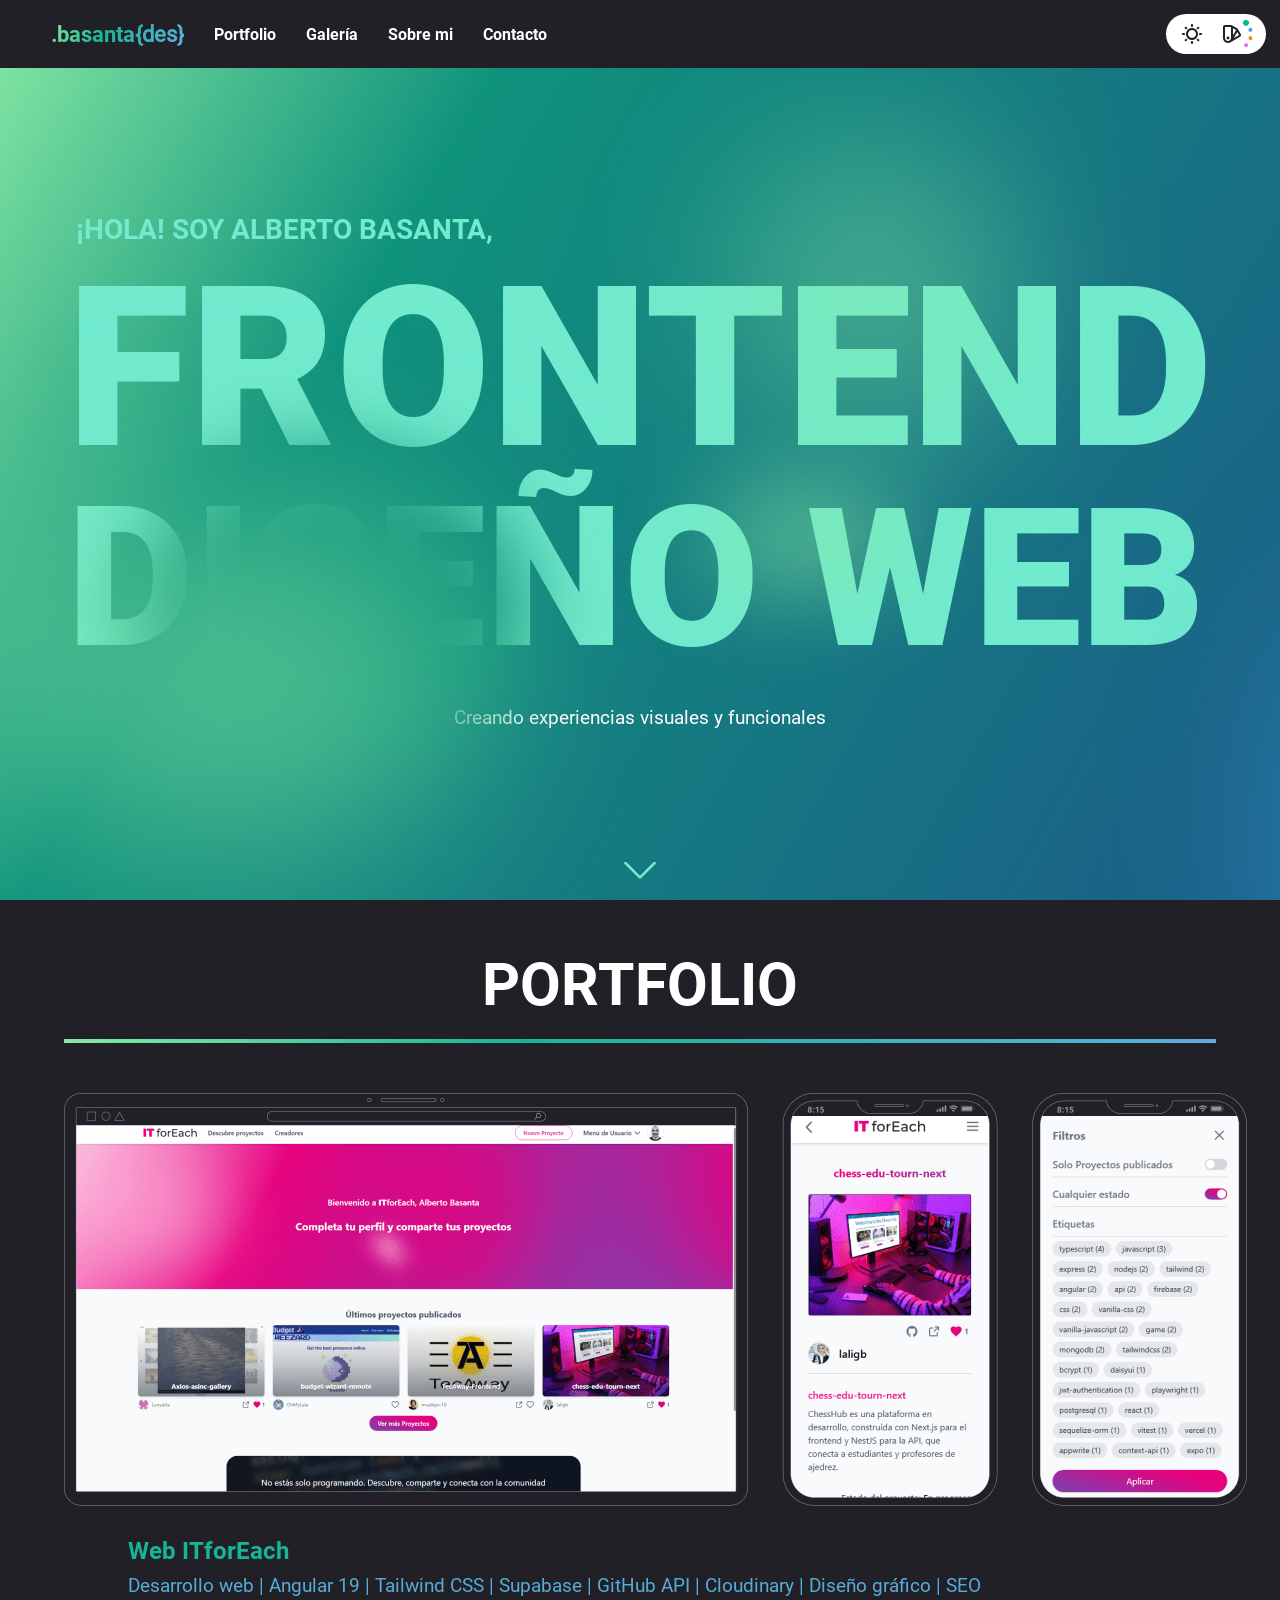
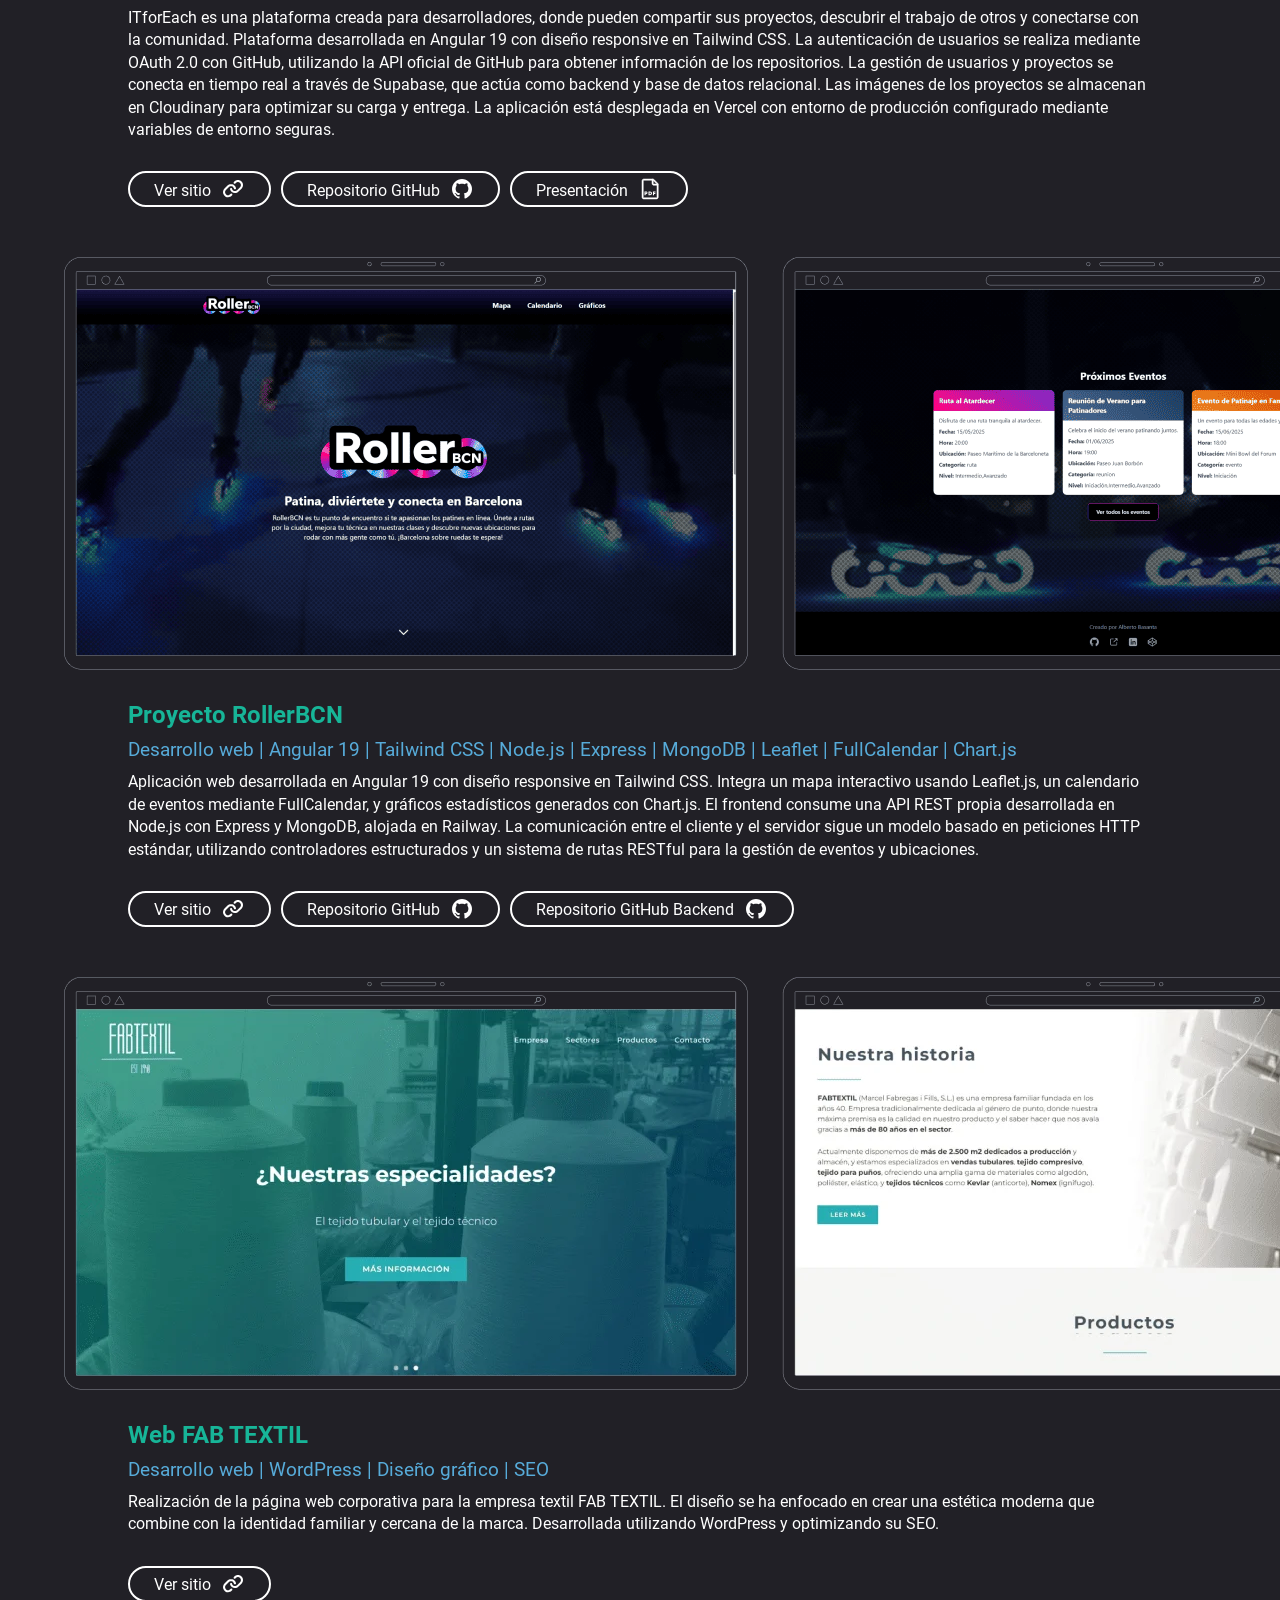
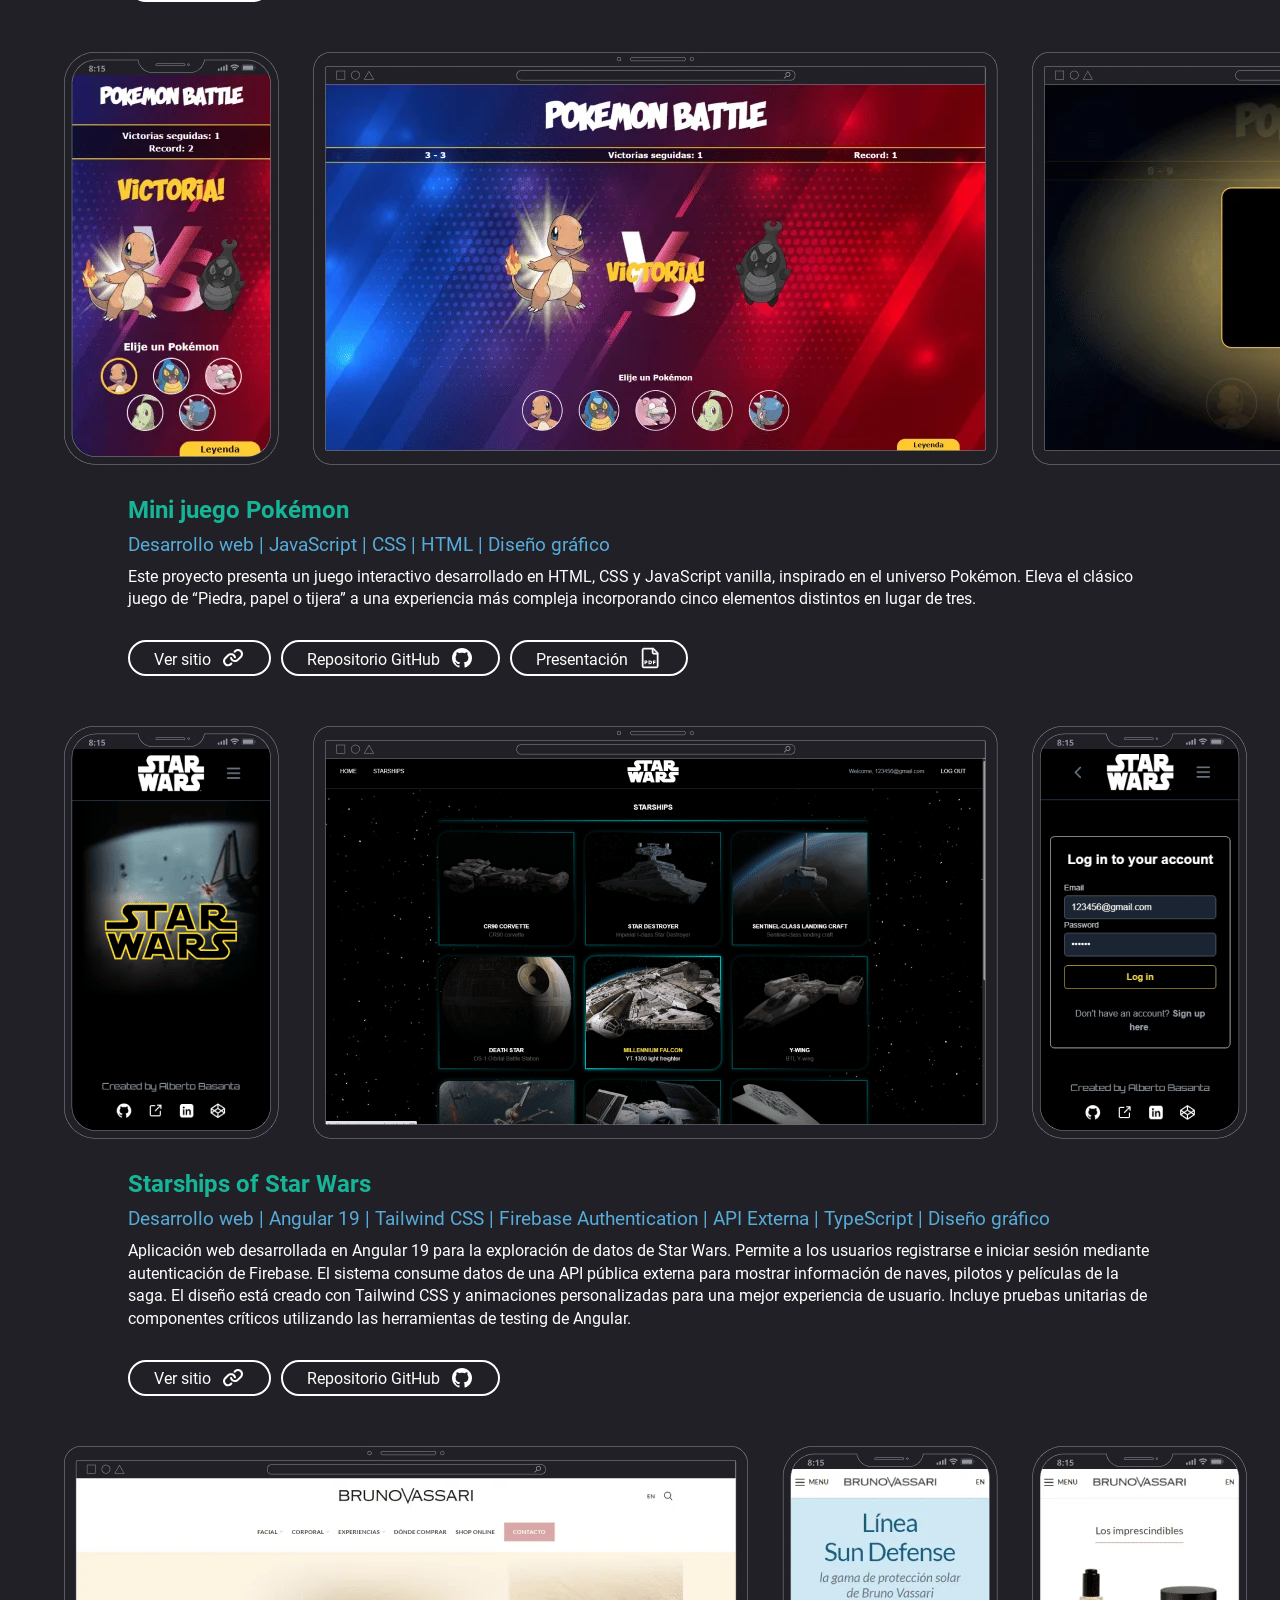
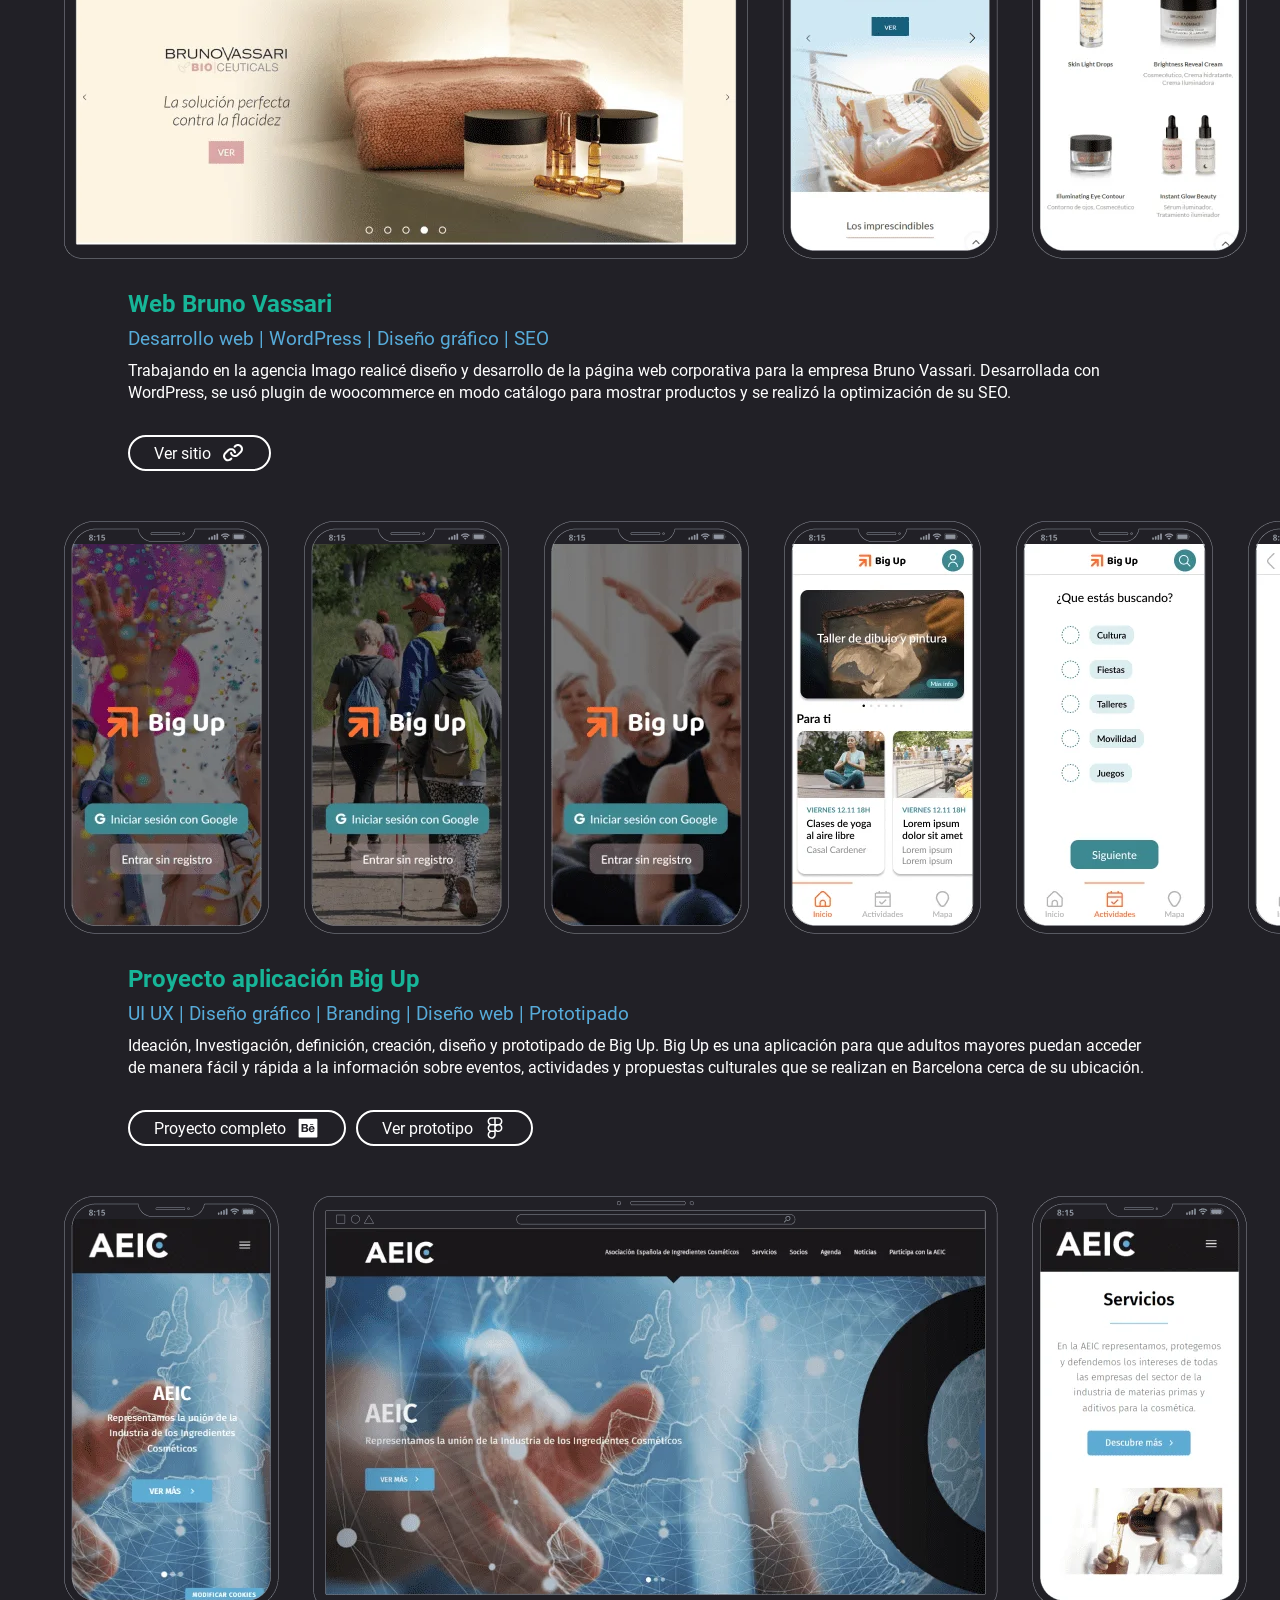
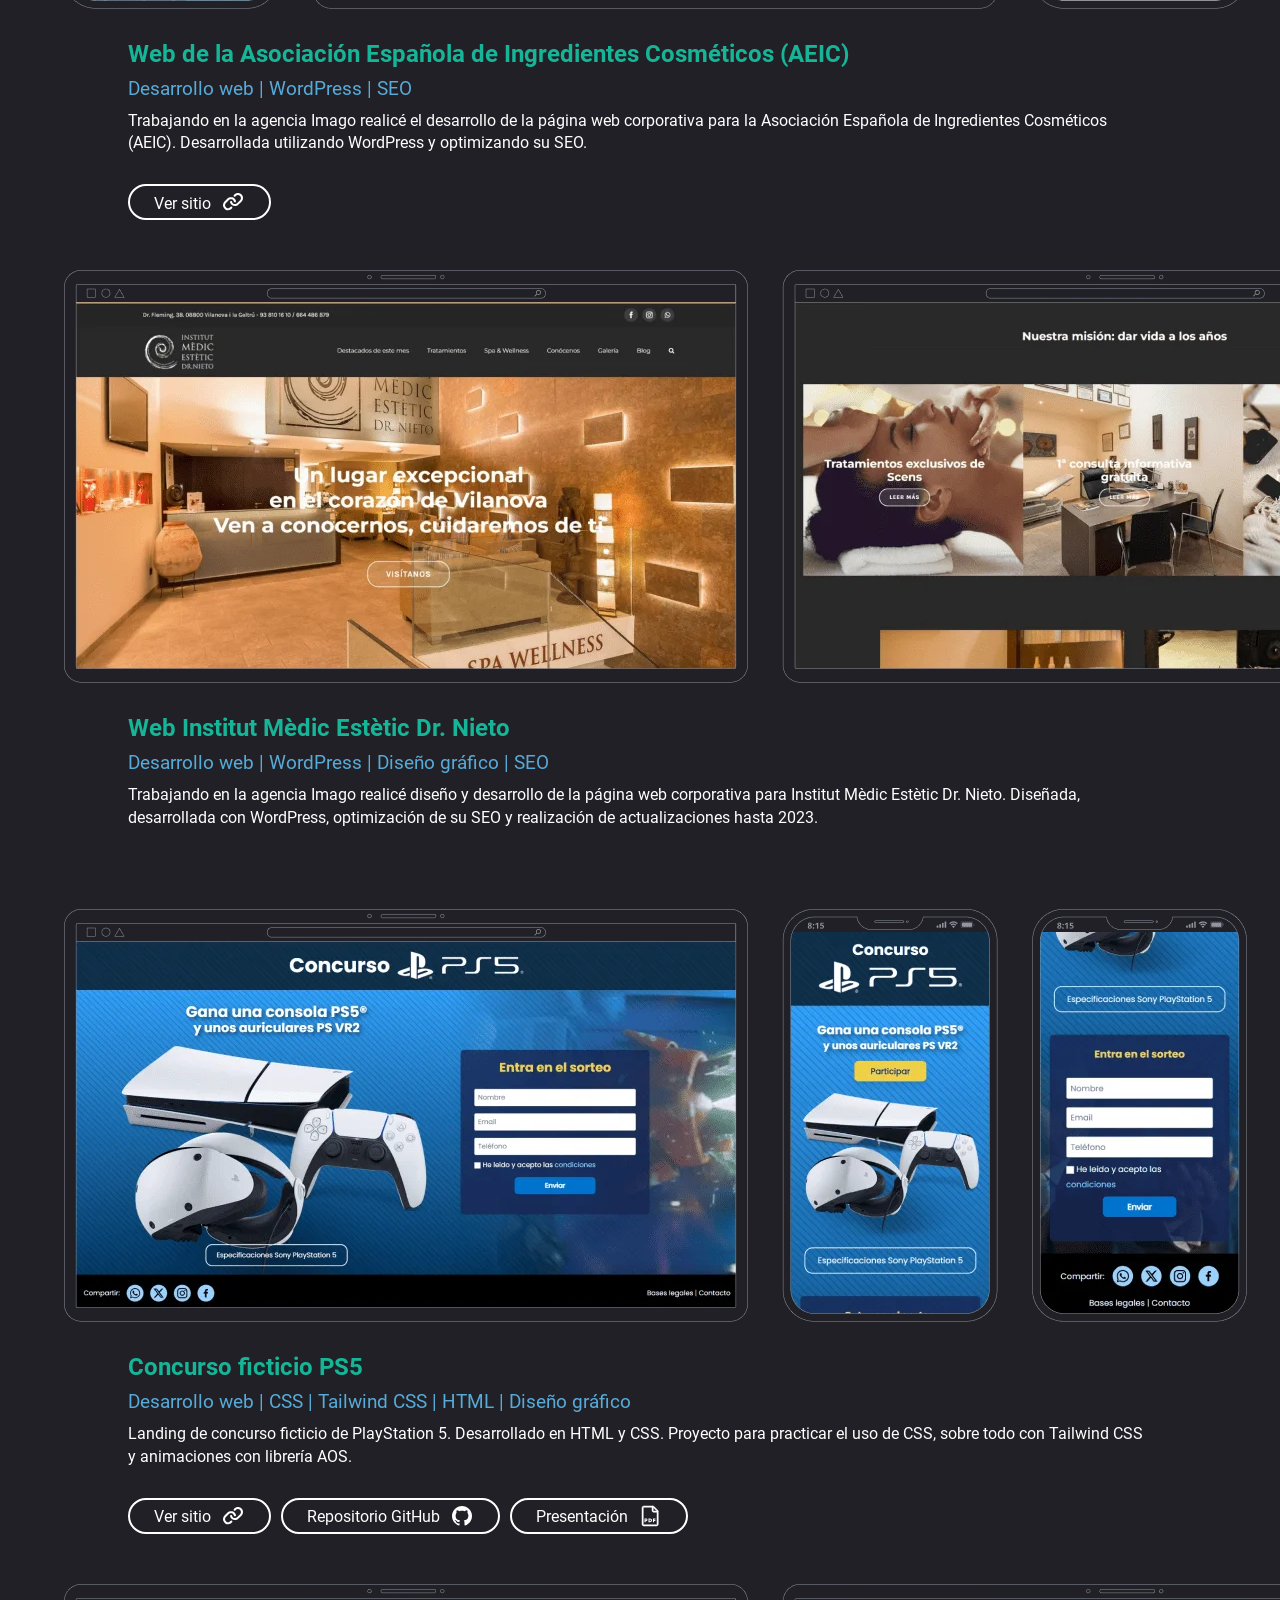
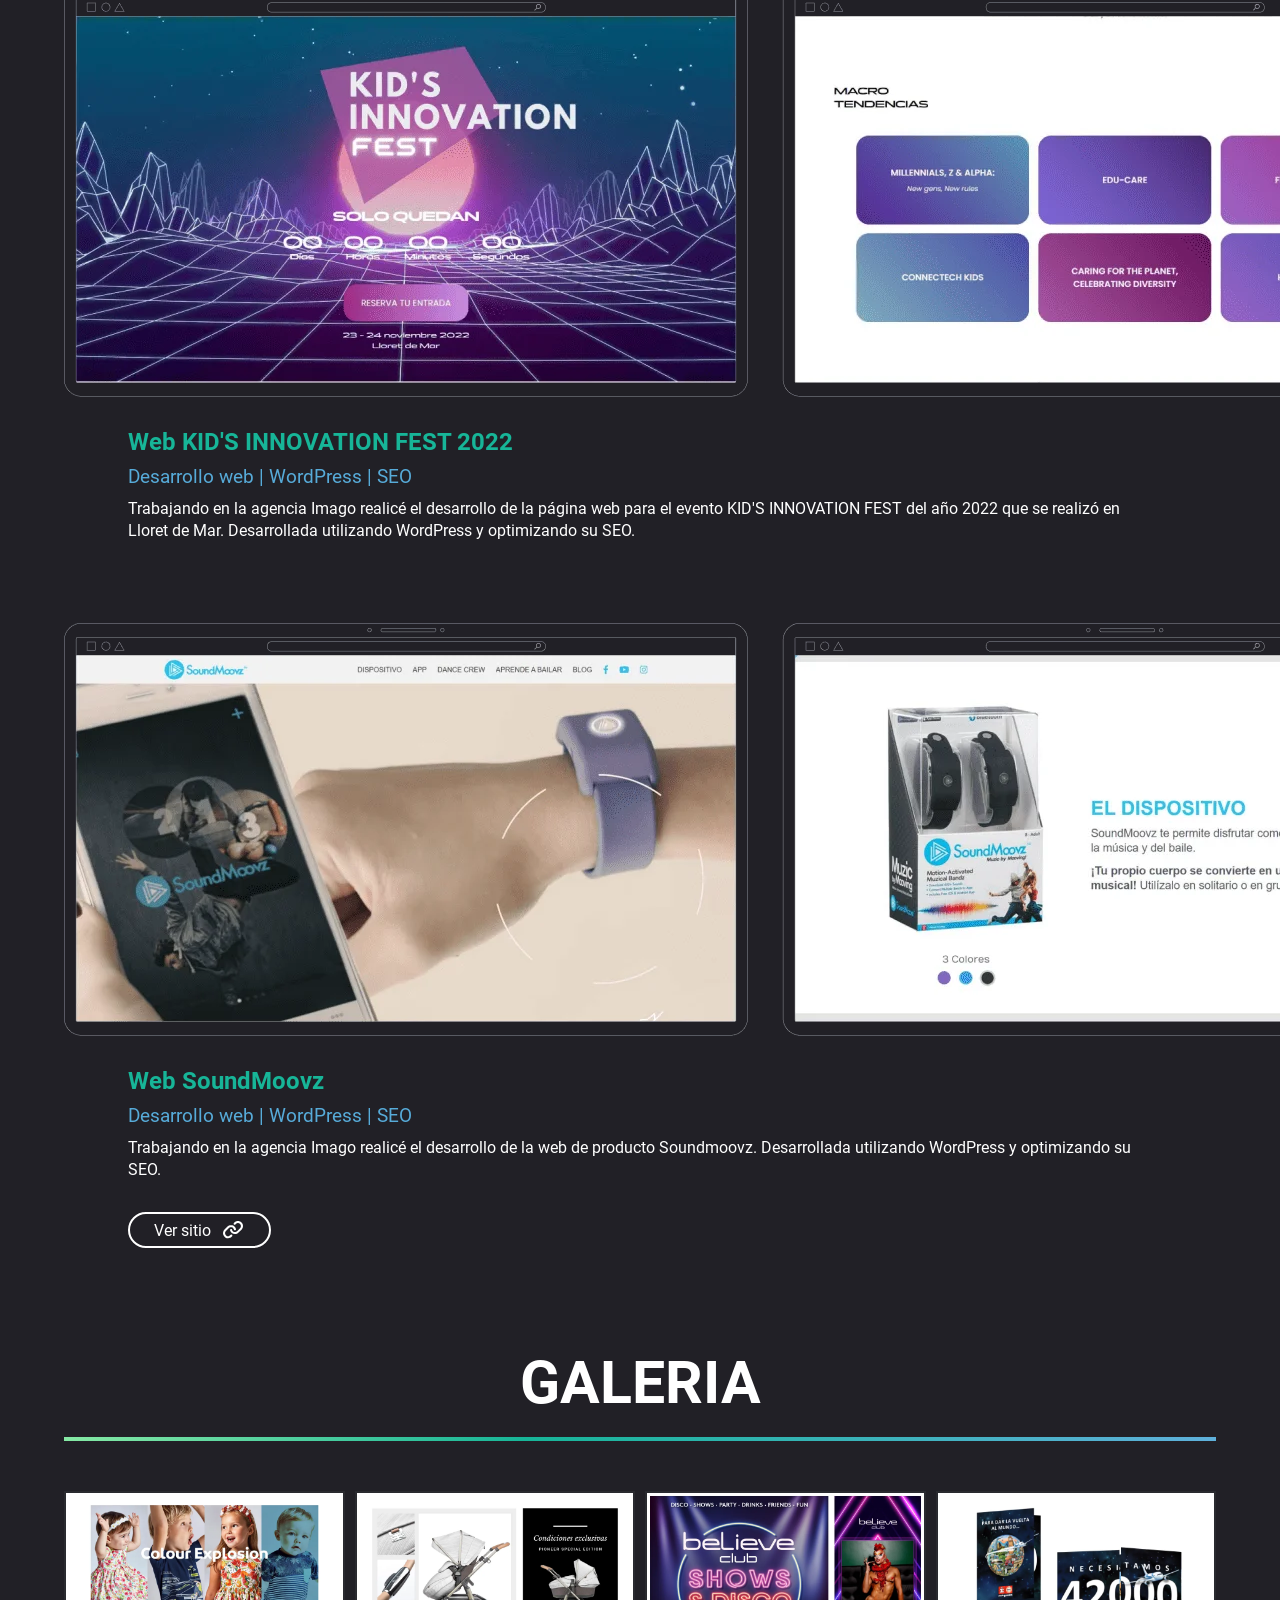
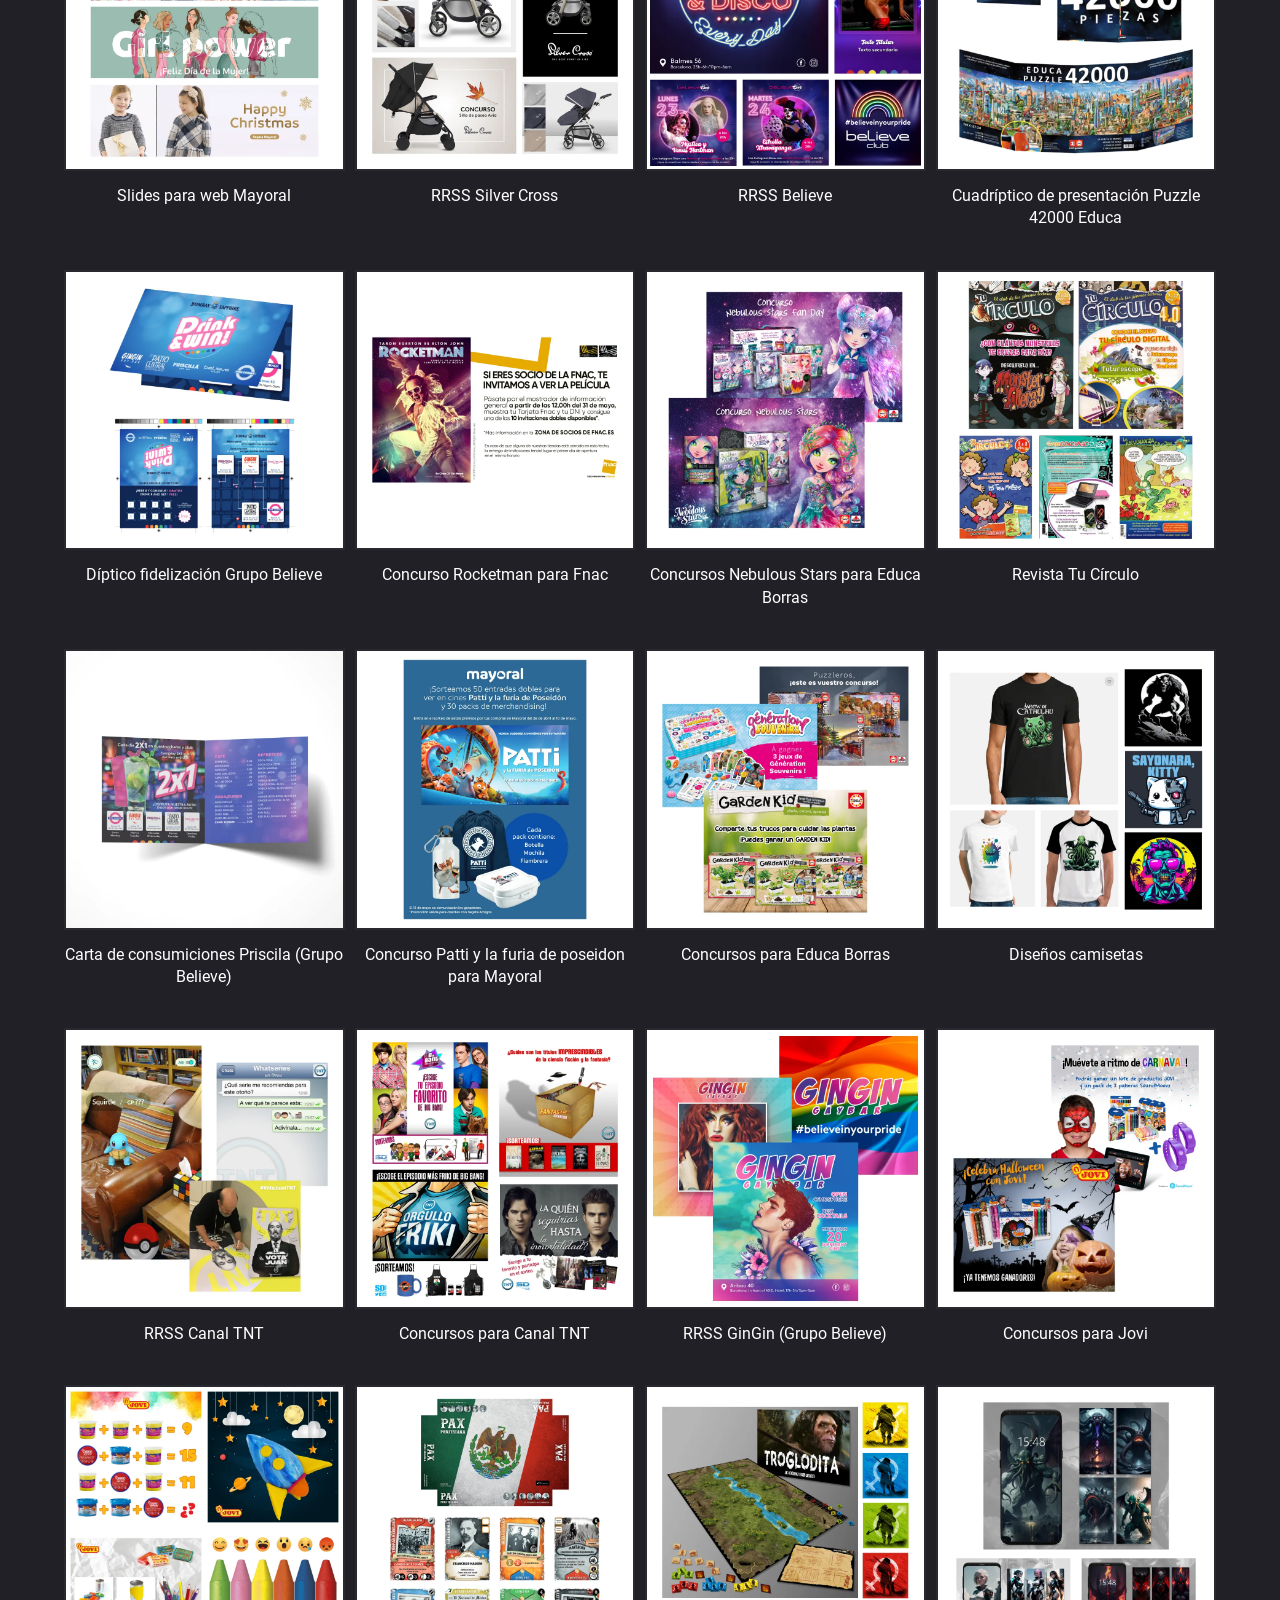
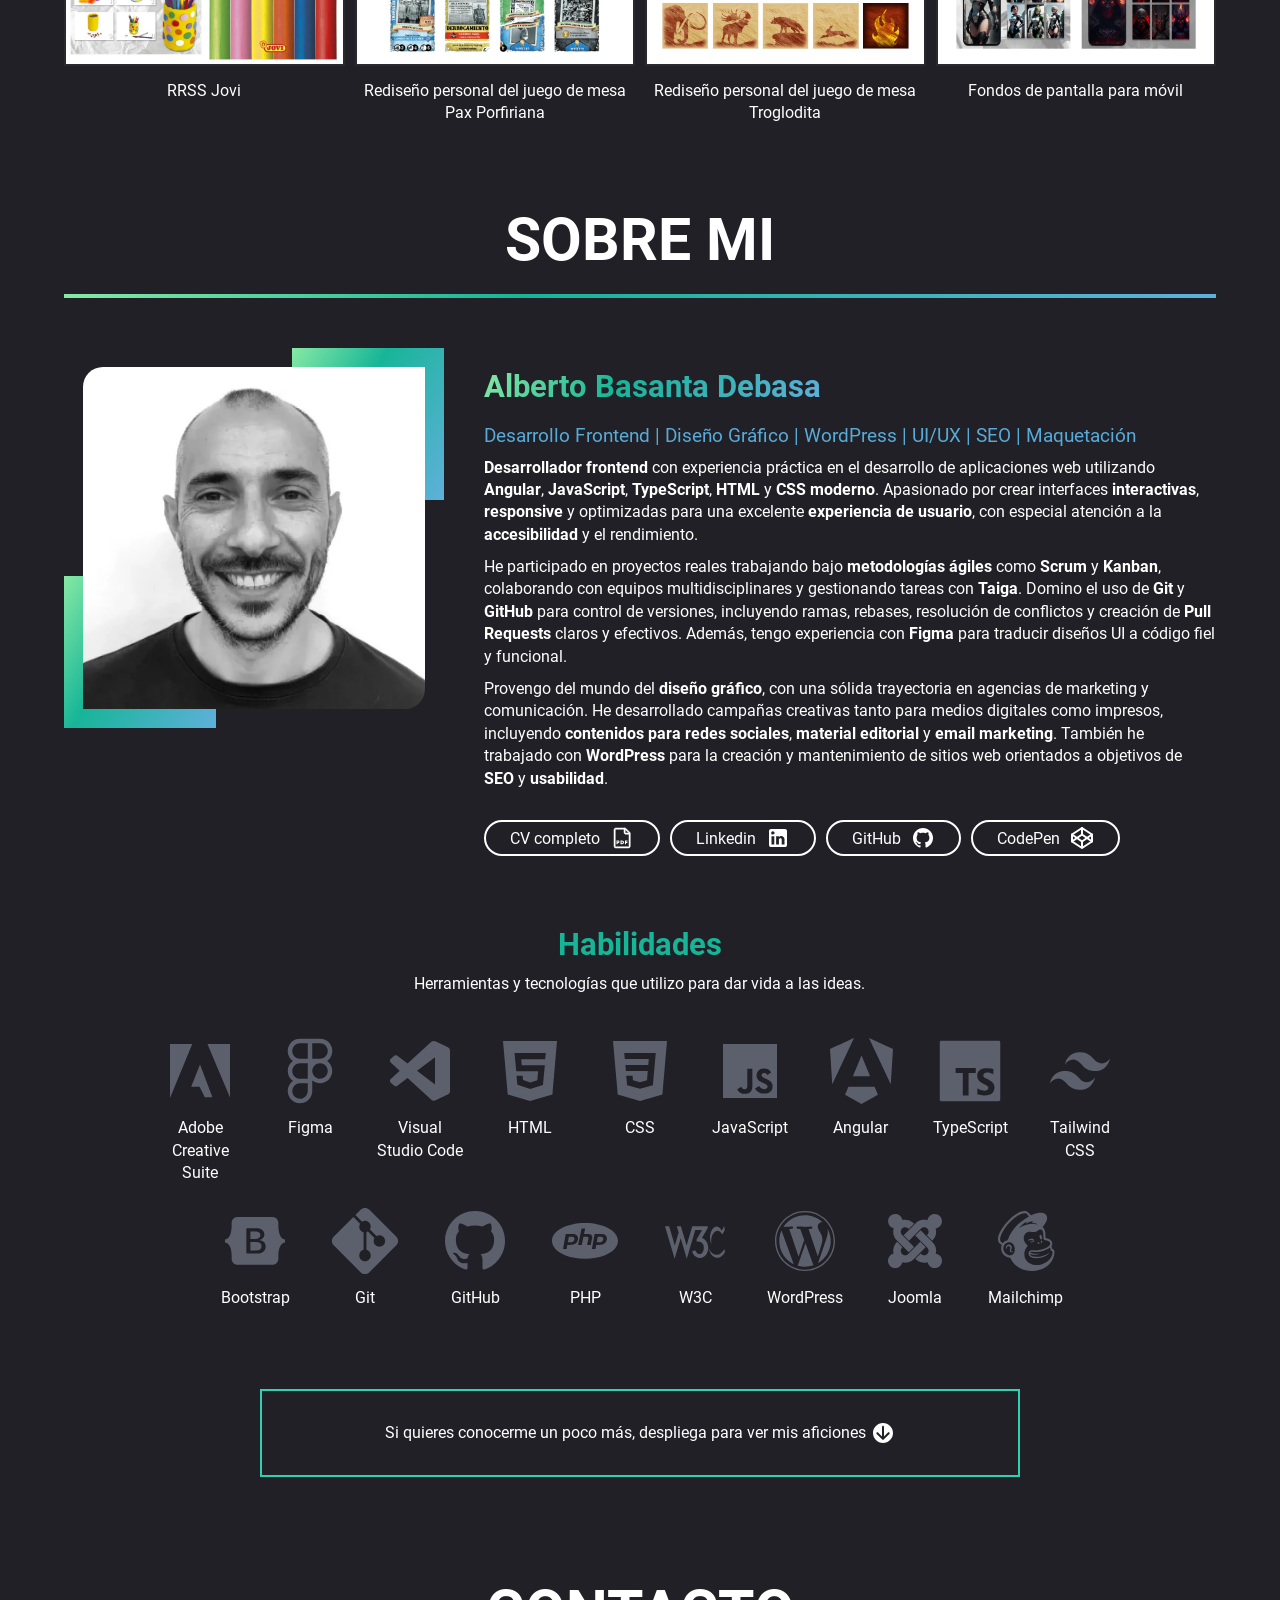
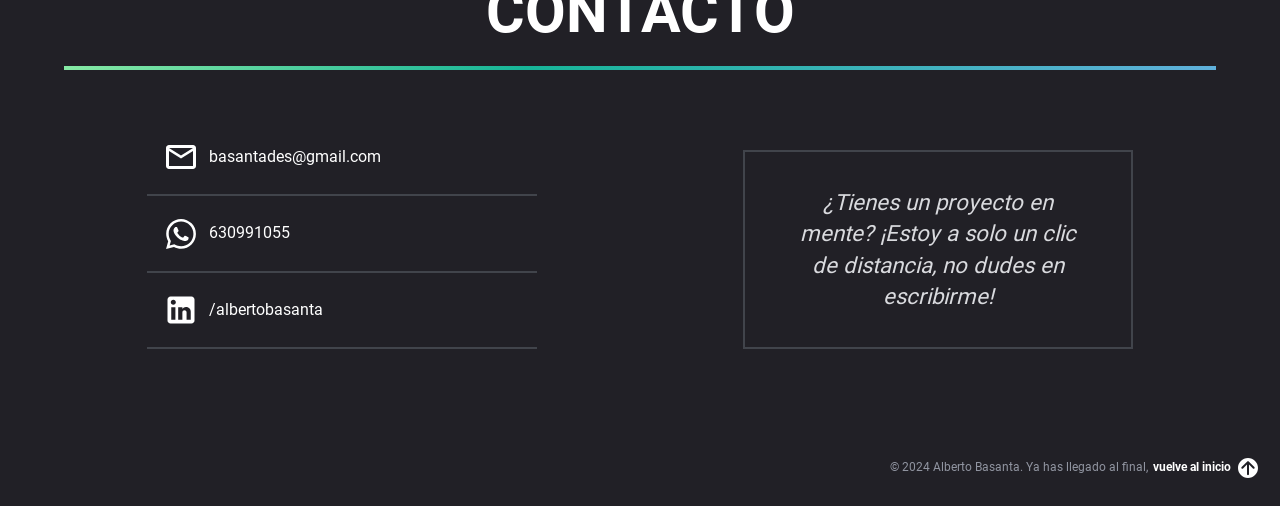
==== index.html @ a6e509cd "update: hero text animation" ====
<!DOCTYPE html>
<html lang="es" class="dark">
<head>
    <meta charset="UTF-8">
    <meta http-equiv="X-UA-Compatible" content="IE=edge">
    <meta name="description" content="Portfolio web de Alberto Basanta, frontend developer, diseñador web, maquetación y diseñador gráfico en Barcelona. Desarrollo web, Angular, CSS, HTML, JavaScript, WordPress, UI/UX, SEO.">
    <meta name="author" content="Alberto Basanta">
    <meta name="viewport" content="width=device-width, initial-scale=1.0">
    <meta property="og:type" content="website">
    <meta property="og:url" content="https://basantades.vercel.app/">
    <meta property="og:title" content="Alberto Basanta Portfolio">
    <meta property="og:description" content="Portfolio web de Alberto Basanta, frontend developer, diseñador web, maquetación y diseñador gráfico en Barcelona. Desarrollo web, Angular, CSS, HTML, JavaScript, WordPress, UI/UX, SEO.">
    <meta property="og:image" content="images/portfolio.jpg">
    <meta property="og:image:type" content="image/jpeg">
    <meta property="twitter:card" content="summary_large_image">
    <meta property="twitter:url" content="https://basantades.vercel.app/">
    <meta property="twitter:title" content="Alberto Basanta Portfolio">
    <meta property="twitter:description" content="Portfolio web de Alberto Basanta, frontend developer, diseñador web, maquetación y diseñador gráfico en Barcelona. Desarrollo web, Angular, CSS, HTML, JavaScript, WordPress, UI/UX, SEO.">
    <meta property="twitter:image" content="images/portfolio.jpg">
    <title>Alberto Basanta Portfolio</title>
    <link rel="icon" type="image/png" href="images/favicon/favicon-16x16.png" sizes="16x16">
    <link rel="icon" type="image/png" href="images/favicon/favicon-32x32.png" sizes="32x32">
    <link rel="icon" type="image/png" href="images/favicon/favicon-96x96.png" sizes="96x96">
    <link rel="preload" href="css/style.css" as="style">
    <link rel="stylesheet" href="css/style.css">
    <link rel="preload" href="css/root.css" as="style">
    <link rel="stylesheet" href='css/root.css'>
</head>
<body class="verde">
<div id="wrapper">
    <header>
        <div class="iconoMenu aparicionIzquierda">
            <div id="iconoMenuClose" class="iconos animate-fadezoom soloMovil ocultar"></div> 
            <div id="iconoMenu" class="iconos soloMovil animate-fadezoom "></div>
        </div>
        <div class="textoDegradado black">
            <a href="#" aria-label="Ir a inicio"><h4 class="nombreGrande"><span class="normal">.</span>basanta<span class="normal">{des}</span></h4></a>
            <a href="#" aria-label="Ir a inicio"><h4 class="nombrePequeno"><span class="normal">.{</span>b<span class="normal">}</span></h4></a>
        </div>
        <nav>
            <div class="menu animacionfadeDown"><a href="#portfolio">Portfolio</a></div>
            <div class="menu animacionfadeDown2"><a href="#galeria">Galería</a></div>
            <div class="menu animacionfadeDown3"><a href="#sobremi">Sobre mi</a></div>
            <div class="menu animacionfadeDown4"><a href="#contacto">Contacto</a></div>
        </nav> 
    </header>
    <div id="desplegableMenu" class="desplegableMenu ocultar">
        <div class="menu animacionfadeDown"><a href="#portfolio">Portfolio</a></div>
        <div class="menu animacionfadeDown2"><a href="#galeria">Galería</a></div>
        <div class="menu animacionfadeDown3"><a href="#sobremi">Sobre mi</a></div>
        <div class="menu animacionfadeDown4"><a href="#contacto">Contacto</a></div>
    </div> 
    <div id="selectorColores">
        <div id="iconoLight" class="icono-svg"></div>
        <div id="iconoDark" class="icono-svg ocultar"></div>
        <div id="iconoColor" class="icono-svg"></div>
        <div class="puntos"><div class="punto1 actual"></div><div class="punto2"></div><div class="punto3"></div><div class="punto4"></div></div>
    </div>
    <div id="hero">
        <div class="textHero">
        <h1 class="aparicionTexto"><span class="saludo aparicionTexto2"><span class="borrarMiniMovil">¡Hola! </span>soy Alberto Basanta,</span><br>
            <span class="maqueta">FRONTEND</span>
            <br>
            <div class="aparicionIzquierdaExtra"><span class="dise">DISEÑO</span><br class="soloMovil"><span class="web"> WEB </span> </div>
        </h1>
        <div><h2 class="subtitulo aparicionInferior2">Creando experiencias <br class="soloMovil">visuales y funcionales</h2></div></div>
        <div class="flecha"><a href="#portfolio" aria-label="Ir a siguiente sección"><div class="flechaDown"></div></a></div>
        <div class="bolaMov1"></div>
        <div class="bolaMov2"></div>
        <div class="bolaMov3"></div>
        <div class="bolaMov4"></div>
        <div class="bolaMov5"></div>
    </div>
    <section id="portfolio">
        <div class="titular animacionFade"><h2>Portfolio</h2></div>
        <div class="filete aparicionfilete"></div>
        
        <article>
            <div class="carrusel aparicionFadeUp">
        <div class="interiorCarrusel">
            <img src="images/ITforEach.webp" alt="web ITforEach en Angular" height="413px" width="3340px">
        </div>
    </div>
        <div class="textoPortfolio aparicionTextoPortfolio">
        <h4>Web ITforEach</h4>
        <h5 class="destacado"> Desarrollo web | Angular 19 | Tailwind CSS | Supabase | GitHub API | Cloudinary | Diseño gráfico | SEO </h5>
        <p>ITforEach es una plataforma creada para desarrolladores, donde pueden compartir sus proyectos, descubrir el trabajo de otros y conectarse con la comunidad. Plataforma desarrollada en Angular 19 con diseño responsive en Tailwind CSS. La autenticación de usuarios se realiza mediante OAuth 2.0 con GitHub, utilizando la API oficial de GitHub para obtener información de los repositorios.
        La gestión de usuarios y proyectos se conecta en tiempo real a través de Supabase, que actúa como backend y base de datos relacional. Las imágenes de los proyectos se almacenan en Cloudinary para optimizar su carga y entrega.
        La aplicación está desplegada en Vercel con entorno de producción configurado mediante variables de entorno seguras.</p>
        <div class="botones">
            <a target="_blank" href="https://itforeach.vercel.app/" class="boton"><p>Ver sitio</p><div class="iconoLink iconosportfolio"></div></a>
            <a target="_blank" href="https://github.com/basantades/ITforEach" class="boton"><p>Repositorio GitHub</p><div class="iconoGithub iconosportfolio"></div></a>
            <a target="_blank" href="https://gamma.app/docs/Descubre-y-comparte-tus-proyectos-7dxf0kf8e2u6lqs?mode=doc" class="boton"><p>Presentación</p><div class="iconoPdf iconosportfolio"></div></a>
    </div>
        </div>
        </article>
        <article>
            <div class="carrusel aparicionFadeUp">
        <div class="interiorCarrusel">
            <img src="images/RollerBCN.webp" alt="Frontend y backend RollerBCN en Angular" height="413px" width="3090px">
        </div>
    </div>
        <div class="textoPortfolio aparicionTextoPortfolio">
        <h4>Proyecto RollerBCN</h4>
        <h5 class="destacado"> Desarrollo web | Angular 19 | Tailwind CSS | Node.js | Express | MongoDB | Leaflet | FullCalendar | Chart.js</h5>
        <p>Aplicación web desarrollada en Angular 19 con diseño responsive en Tailwind CSS.
        Integra un mapa interactivo usando Leaflet.js, un calendario de eventos mediante FullCalendar, y gráficos estadísticos generados con Chart.js.
        El frontend consume una API REST propia desarrollada en Node.js con Express y MongoDB, alojada en Railway.
        La comunicación entre el cliente y el servidor sigue un modelo basado en peticiones HTTP estándar, utilizando controladores estructurados y un sistema de rutas RESTful para la gestión de eventos y ubicaciones.</p>
        <div class="botones">
            <a target="_blank" href="https://rollerbcn.vercel.app/" class="boton"><p>Ver sitio</p><div class="iconoLink iconosportfolio"></div></a>
            <a target="_blank" href="https://github.com/basantades/RollerBCN" class="boton"><p>Repositorio GitHub</p><div class="iconoGithub iconosportfolio"></div></a>
            <a target="_blank" href="https://github.com/basantades/Backend-RollerBCN" class="boton"><p>Repositorio GitHub Backend</p><div class="iconoGithub iconosportfolio"></div></a>
    </div>
        </div>
        </article>
        <article>
            <div class="carrusel aparicionFadeUp">
        <div class="interiorCarrusel">
            <img src="images/fabtextil.webp" alt="web Fabtextil en WordPress" height="413px" width="2621px">
        </div>
    </div>
        <div class="textoPortfolio aparicionTextoPortfolio">
        <h4>Web FAB TEXTIL</h4>
        <h5 class="destacado"> Desarrollo web | WordPress | Diseño gráfico | SEO </h5>
        <p>Realización de la página web corporativa para la empresa textil FAB TEXTIL. El diseño se ha enfocado en crear una estética moderna que combine con la identidad familiar y cercana de la marca. Desarrollada utilizando WordPress y optimizando su SEO.</p>
        <div class="botones">
            <a target="_blank" href="https://www.fabtextil.com/" class="boton"><p>Ver sitio</p><div class="iconoLink iconosportfolio"></div></a>
    </div>
        </div>
        </article>
        <article>
        <div class="carrusel aparicionFadeUp">
        <div class="interiorCarrusel">
            <img src="images/juego-pokemon.webp" alt="portfolio juego Pokemon" height="413px" width="2152px">
        </div>
        </div>
        <div class="textoPortfolio aparicionTextoPortfolio">
        <h4>Mini juego Pokémon</h4>
        <h5 class="destacado"> Desarrollo web | JavaScript | CSS | HTML | Diseño gráfico</h5>
        <p>Este proyecto presenta un juego interactivo desarrollado en HTML, CSS y JavaScript vanilla, inspirado en el universo Pokémon. Eleva el clásico juego de “Piedra, papel o tijera” a una experiencia más compleja incorporando cinco elementos distintos en lugar de tres.</p>
        <div class="botones">
            <a target="_blank" href="https://minijuego-poke.netlify.app/" class="boton"><p>Ver sitio</p><div class="iconoLink iconosportfolio"></div></a>
            <a target="_blank" href="https://github.com/basantades/mini-juego-pokemon" class="boton"><p>Repositorio GitHub</p><div class="iconoGithub iconosportfolio"></div></a>
            <a target="_blank" href="https://drive.google.com/file/d/1IS0r5HMhCB9aUiFxcHzaVnw3pRPC5V4a/view?usp=sharing" class="boton"><p>Presentación</p><div class="iconoPdf iconosportfolio"></div></a>
        </div></div>
        </article>
        <article>
            <div class="carrusel aparicionFadeUp">
        <div class="interiorCarrusel">
            <img src="images/Starships-StarWars.webp" alt="Starships of Star Wars en Angular" height="413px" width="2152px">
        </div>
    </div>
        <div class="textoPortfolio aparicionTextoPortfolio">
        <h4>Starships of Star Wars</h4>
        <h5 class="destacado"> Desarrollo web | Angular 19 | Tailwind CSS | Firebase Authentication | API Externa | TypeScript | Diseño gráfico </h5>
        <p>Aplicación web desarrollada en Angular 19 para la exploración de datos de Star Wars.
        Permite a los usuarios registrarse e iniciar sesión mediante autenticación de Firebase.
        El sistema consume datos de una API pública externa para mostrar información de naves, pilotos y películas de la saga.
        El diseño está creado con Tailwind CSS y animaciones personalizadas para una mejor experiencia de usuario.
        Incluye pruebas unitarias de componentes críticos utilizando las herramientas de testing de Angular.</p>
        <div class="botones">
            <a target="_blank" href="https://starships-star-wars.vercel.app/" class="boton"><p>Ver sitio</p><div class="iconoLink iconosportfolio"></div></a>
            <a target="_blank" href="https://github.com/basantades/S7.-StarWars-Angular" class="boton"><p>Repositorio GitHub</p><div class="iconoGithub iconosportfolio"></div></a>
    </div>
        </div>
        </article>
        <article>
            <div class="carrusel aparicionFadeUp">
        <div class="interiorCarrusel">
            <img src="images/Bruno_Vassari.webp" alt="web Bruno Vassari en WordPress" height="413px" width="3340px">
        </div>
    </div>
        <div class="textoPortfolio aparicionTextoPortfolio">
        <h4>Web Bruno Vassari</h4>
        <h5 class="destacado"> Desarrollo web | WordPress | Diseño gráfico | SEO </h5>
        <p>Trabajando en la agencia Imago realicé diseño y desarrollo de la página web corporativa para la empresa Bruno Vassari. Desarrollada con WordPress, se usó plugin de woocommerce en modo catálogo para mostrar productos y se realizó la optimización de su SEO.</p>
        <div class="botones">
            <a target="_blank" href="https://brunovassari.com/" class="boton"><p>Ver sitio</p><div class="iconoLink iconosportfolio"></div></a>
    </div>
        </div>
        </article>
        <article>
            <div class="carrusel aparicionFadeUp">
            <div class="interiorCarrusel">
                <img src="images/Big-Up.webp" alt="portfolio Proyecto Big Up" height="413px" width="2542px">
            </div>
            </div>
            <div class="textoPortfolio aparicionTextoPortfolio">
            <h4>Proyecto aplicación Big Up</h4>
            <h5 class="destacado"> UI UX | Diseño gráfico | Branding | Diseño web | Prototipado</h5>
            <p>Ideación, Investigación, definición, creación, diseño y prototipado de Big Up. Big Up es una aplicación para que adultos mayores puedan acceder de manera fácil y rápida a la información sobre eventos, actividades y propuestas culturales que se realizan en Barcelona cerca de su ubicación.</p>
            <div class="botones">
                <a target="_blank" href="https://www.behance.net/gallery/185456831/Big-Up" class="boton"><p>Proyecto completo</p><div class="iconoBehance iconosportfolio"></div></a>
                <a target="_blank" href="https://www.figma.com/proto/R4w0hkrkh52UXpMSSGAo13/Wireframes-y-prototipo-BigUp?type=design&node-id=350-1565&t=Y4SmqpSQUd2GHn5X-1&scaling=scale-down&page-id=194%3A610&starting-point-node-id=288%3A596&mode=design" class="boton"><p>Ver prototipo</p><div class="iconoFigma iconosportfolio"></div></a>
            </div></div>
            </article>
            <article>
                <div class="carrusel aparicionFadeUp">
            <div class="interiorCarrusel">
                <img src="images/AEIC.webp" alt="web AEIC" height="413px" width="2152px">
            </div>
        </div>
            <div class="textoPortfolio aparicionTextoPortfolio">
            <h4>Web de la Asociación Española de Ingredientes Cosméticos (AEIC)</h4>
            <h5 class="destacado"> Desarrollo web | WordPress | SEO </h5>
            <p>Trabajando en la agencia Imago realicé el desarrollo de la página web corporativa para la Asociación Española de Ingredientes Cosméticos (AEIC). Desarrollada utilizando WordPress y optimizando su SEO.</p>
            <div class="botones">
                <a target="_blank" href="https://aeic.eu/" class="boton"><p>Ver sitio</p><div class="iconoLink iconosportfolio"></div></a>
        </div>
            </div>
            </article>
            <article>
                <div class="carrusel aparicionFadeUp">
            <div class="interiorCarrusel">
                <img src="images/institut-medic-DrNieto.webp" alt="web Institut Mèdic Estètic Dr. Nieto" height="413px" width="3560px">
            </div>
        </div>
            <div class="textoPortfolio aparicionTextoPortfolio">
            <h4>Web Institut Mèdic Estètic Dr. Nieto</h4>
            <h5 class="destacado"> Desarrollo web | WordPress | Diseño gráfico | SEO </h5>
            <p>Trabajando en la agencia Imago realicé diseño y desarrollo de la página web corporativa para Institut Mèdic Estètic Dr. Nieto. Diseñada, desarrollada con WordPress, optimización de su SEO y realización de actualizaciones hasta 2023.</p>
            <div class="botones">
        </div>
            </div>
            </article>
        <article>
            <div class="carrusel aparicionFadeUp">
            <div class="interiorCarrusel">
                <img src="images/concurso_PS5.webp" alt="portfolio concurso ficticio PS5" height="413px" width="1902px">
            </div>
            </div>
            <div class="textoPortfolio aparicionTextoPortfolio">
            <h4>Concurso ficticio PS5</h4>
            <h5 class="destacado"> Desarrollo web | CSS | Tailwind CSS | HTML | Diseño gráfico</h5>
            <p>Landing de concurso ficticio de PlayStation 5. Desarrollado en HTML y CSS. Proyecto para practicar el uso de CSS, sobre todo con Tailwind CSS y animaciones con librería AOS.</p>
            <div class="botones">
                <a target="_blank" href="https://landing-ps5.netlify.app/" class="boton"><p>Ver sitio</p><div class="iconoLink iconosportfolio"></div></a>
                <a target="_blank" href="https://github.com/basantades/Concurso-PS5" class="boton"><p>Repositorio GitHub</p><div class="iconoGithub iconosportfolio"></div></a>
                <a target="_blank" href="https://drive.google.com/file/d/1h01gUcDD1MittqYjVbSYms8Rcfu4dhHj/view?usp=sharing" class="boton"><p>Presentación</p><div class="iconoPdf iconosportfolio"></div></a>
            </div></div> 
            </article>
            <article>
                <div class="carrusel aparicionFadeUp">
            <div class="interiorCarrusel">
                <img src="images/Kids_innovation_fest.webp" alt="web KID'S INNOVATION FEST 2022" height="413px" width="4278px">
            </div>
        </div>
            <div class="textoPortfolio aparicionTextoPortfolio">
            <h4>Web KID'S INNOVATION FEST 2022</h4>
            <h5 class="destacado"> Desarrollo web | WordPress | SEO </h5>
            <p>Trabajando en la agencia Imago realicé el desarrollo de la página web para el evento KID'S INNOVATION FEST del año 2022 que se realizó en Lloret de Mar. Desarrollada utilizando WordPress y optimizando su SEO.</p>
            <div class="botones">
        </div>
            </div>
            </article>
            <article>
                <div class="carrusel aparicionFadeUp">
            <div class="interiorCarrusel">
                <img src="images/SoundMoovz.webp" alt="web SoundMoovz" height="413px" width="4997px">
            </div>
        </div>
            <div class="textoPortfolio aparicionTextoPortfolio">
            <h4>Web SoundMoovz</h4>
            <h5 class="destacado"> Desarrollo web | WordPress | SEO </h5>
            <p>Trabajando en la agencia Imago realicé el desarrollo de la web de producto Soundmoovz. Desarrollada utilizando WordPress y optimizando su SEO.</p>
            <div class="botones">
                <a target="_blank" href="https://www.soundmoovz.es/" class="boton"><p>Ver sitio</p><div class="iconoLink iconosportfolio"></div></a>
        </div>
            </div>
            </article>
    </section>
    <section id="galeria">
        <div class="titular animacionFade"><h2>Galeria</h2></div>
        <div class="filete aparicionfilete"></div>
        <article class="containergaleria">
            <div class="itemgaleria">
                <img class="img-aparicion" src="images/galeria/diseno-grafico-slides-mayoral.webp" alt="Slides Mayoral">
                <div class="animacionFade"><p>Slides para web Mayoral</p></div>
            </div>
            <div class="itemgaleria">
                <img class="img-aparicion" src="images/galeria/diseno-grafico-silver-cross.webp" alt="RRSS Silver Cross">
                <div class="animacionFade"><p>RRSS Silver Cross</p></div>
            </div>
            <div class="itemgaleria">
                <img class="img-aparicion" src="images/galeria/diseno-grafico-believe.webp" alt="RRSS Believe">
                <div class="animacionFade"><p>RRSS Believe</p></div>
            </div>
            <div class="itemgaleria">
                <img class="img-aparicion" src="images/galeria/diseno-grafico-cuatriptico-42000.webp" alt="Cuatriptico de presentacion Puzzle 42000 Educa">
                <div class="animacionFade"><p>Cuadríptico de presentación Puzzle 42000 Educa</p></div>
            </div>
            <div class="itemgaleria">
                <img class="img-aparicion" src="images/galeria/diseno-grafico-belive-fidelizacion.webp" alt="Díptico fidelización Grupo Believe">
                <div class="animacionFade"><p>Díptico fidelización Grupo Believe</p></div>
            </div>
            <div class="itemgaleria">
                <img class="img-aparicion" src="images/galeria/diseno-grafico-fnac-rocketman.webp" alt="Concurso Rocketman para Fnac">
                <div class="animacionFade"><p>Concurso Rocketman para Fnac</p></div>
            </div>
            <div class="itemgaleria">
                <img class="img-aparicion" src="images/galeria/diseno-grafico-Nebulous-stars.webp" alt="Concursos Nebulous Stars para Educa Borras">
                <div class="animacionFade"><p>Concursos Nebulous Stars para Educa Borras</p></div>
            </div>
            <div class="itemgaleria">
                <img class="img-aparicion" src="images/galeria/diseno-grafico-tu-circulo.webp" alt="Revista Tu Círculo">
                <div class="animacionFade"><p>Revista Tu Círculo</p></div>
            </div>
            <div class="itemgaleria">
                <img class="img-aparicion" src="images/galeria/diseno-grafico-carta-copas-believe.webp" alt="Carta de consumiciones Priscila (Grupo Believe)">
                <div class="animacionFade"><p>Carta de consumiciones Priscila (Grupo Believe)</p></div>
            </div>
            <div class="itemgaleria">
                <img class="img-aparicion" src="images/galeria/diseno-grafico-concurso-Mayoral.webp" alt="Concurso Patti y la furia de poseidon para Mayoral">
                <div class="animacionFade"><p>Concurso Patti y la furia de poseidon para Mayoral</p></div>
            </div>
            <div class="itemgaleria">
                <img class="img-aparicion" src="images/galeria/diseno-varios-concursos-educa-borras.webp" alt="Concursos para Educa Borras">
                <div class="animacionFade"><p>Concursos para Educa Borras</p></div>
            </div>
            <div class="itemgaleria">
                <img class="img-aparicion" src="images/galeria/diseno-grafico-camisetas-tostadora.webp" alt="Diseños camisetas La Tostadora">
                <div class="animacionFade"><p>Diseños camisetas</p></div>
            </div>
            <div class="itemgaleria">
                <img class="img-aparicion" src="images/galeria/diseno-grafico-TNT-RRSS.webp" alt="RRSS Canal TNT">
                <div class="animacionFade"><p>RRSS Canal TNT</p></div>
            </div>
            <div class="itemgaleria">
                <img class="img-aparicion" src="images/galeria/diseno-grafico-TNT-concursos.webp" alt="Concursos para Canal TNT">
                <div class="animacionFade"><p>Concursos para Canal TNT</p></div>
            </div>
            <div class="itemgaleria">
                <img class="img-aparicion" src="images/galeria/diseno-grafico-gingin.webp" alt="RRSS GinGin (Grupo Believe)">
                <div class="animacionFade"><p>RRSS GinGin (Grupo Believe)</p></div>
            </div>
            <div class="itemgaleria">
                <img class="img-aparicion" src="images/galeria/diseno-grafico-jovi-concursos.webp" alt="Concursos para Jovi">
                <div class="animacionFade"><p>Concursos para Jovi</p></div>
            </div>
            <div class="itemgaleria">
                <img class="img-aparicion" src="images/galeria/diseno-grafico-jovi-rrss.webp" alt="RRSS Jovi">
                <div class="animacionFade"><p>RRSS Jovi</p></div>
            </div>
            <div class="itemgaleria">
                <img class="img-aparicion" src="images/galeria/diseno-grafico-redesign-Pax.webp" alt="Rediseño personal del juego de mesa Pax Porfiriana">
                <div class="animacionFade"><p>Rediseño personal del juego de mesa Pax Porfiriana</p></div>
            </div>
            <div class="itemgaleria">
                <img class="img-aparicion" src="images/galeria/diseno-grafico-redesign-troglodita.webp" alt="Rediseño personal del juego de mesa Troglodita">
                <div class="animacionFade"><p>Rediseño personal del juego de mesa Troglodita</p></div>
            </div>
            <div class="itemgaleria">
                <img class="img-aparicion" src="images/galeria/diseno-grafico-fondos-pantalla.webp" alt="Fondos de pantalla para móvil">
                <div class="animacionFade"><p>Fondos de pantalla para móvil</p></div>
            </div>
        </article>
    </section>
    <section id="sobremi">
        <div class="titular animacionFade"><h2>Sobre mi</h2></div>
        <div class="filete aparicionfilete"></div>
        <article class="doscolumnas">
            <div class="flexcentrado cuadrado">
                <div class="foto1plano flexcentrado">
                    <img class="imgAlberto img-aparicion" src="images/alberto-basanta.webp" height="400px" width="400px" alt="Front-end developer Alberto Basanta Debasa">
                </div>
                <div class="enmarcarFoto animacion-marcos cuadrado">
                    <div class="marcoFoto"></div>
                    <div class="marcoFoto"></div>
                </div>
            </div>
            <div class="aparicionTextoPortfolio">
                <h3 class="textoDegradado ">Alberto Basanta Debasa</h3>
                <h5 class="destacado">Desarrollo Frontend | Diseño Gráfico | WordPress | UI/UX | SEO | Maquetación</h5>
                <p><strong>Desarrollador frontend</strong> con experiencia práctica en el desarrollo de aplicaciones web utilizando <strong>Angular</strong>, <strong>JavaScript</strong>, <strong>TypeScript</strong>, <strong>HTML</strong> y <strong>CSS moderno</strong>. Apasionado por crear interfaces <strong>interactivas</strong>, <strong>responsive</strong> y optimizadas para una excelente <strong>experiencia de usuario</strong>, con especial atención a la <strong>accesibilidad</strong> y el rendimiento.</p>
                <p>He participado en proyectos reales trabajando bajo <strong>metodologías ágiles</strong> como <strong>Scrum</strong> y <strong>Kanban</strong>, colaborando con equipos multidisciplinares y gestionando tareas con <strong>Taiga</strong>. Domino el uso de <strong>Git</strong> y <strong>GitHub</strong> para control de versiones, incluyendo ramas, rebases, resolución de conflictos y creación de <strong>Pull Requests</strong> claros y efectivos. Además, tengo experiencia con <strong>Figma</strong> para traducir diseños UI a código fiel y funcional.</p>
                <p>Provengo del mundo del <strong>diseño gráfico</strong>, con una sólida trayectoria en agencias de marketing y comunicación. He desarrollado campañas creativas tanto para medios digitales como impresos, incluyendo <strong>contenidos para redes sociales</strong>, <strong>material editorial</strong> y <strong>email marketing</strong>. También he trabajado con <strong>WordPress</strong> para la creación y mantenimiento de sitios web orientados a objetivos de <strong>SEO</strong> y <strong>usabilidad</strong>.</p>
                <div class="botones">
                    <a target="_blank" href="https://drive.google.com/file/d/19h_76yJXkYsbDNo9laZYt0wX1qgJQ57j/view?usp=sharing" class="boton img-aparicion"><p>CV completo</p><div class="iconoPdf iconosportfolio"></div></a>
                    <a target="_blank" href="https://www.linkedin.com/in/albertobasanta/" class="boton img-aparicion"><p>Linkedin</p><div class="iconoLinkedin iconosportfolio"></div></a>
                    <a target="_blank" href="https://github.com/basantades" class="boton img-aparicion"><p>GitHub</p><div class="iconoGithub iconosportfolio"></div></a>
                    <a target="_blank" href="https://codepen.io/basantades" class="boton img-aparicion"><p>CodePen</p><div class="iconoCodepen iconosportfolio"></div></a>
                </div>
            </div>
        </article>
    <article id="habilidades">
        <h3  class="img-aparicion">Habilidades</h3>
        <p   class="animacionFade">Herramientas y tecnologías que utilizo para dar vida a las ideas.</p>
        <div class="listahabilidades">
        <div class="card aparicionCards">
            <div class="ampliacion3"><div class="iconoAdobe iconoshabilidades"></div></div>
            <p>Adobe Creative Suite</p>
        </div>
        <div class="card aparicionCards">
            <div class="ampliacion3"><div class="iconoFigma iconoshabilidades"></div></div>
            <p>Figma</p>
        </div>
        <div class="card aparicionCards">
            <div class="ampliacion3"><div class="iconoStudioCode iconoshabilidades"></div></div>
            <p>Visual Studio Code</p>
        </div>
        <div class="card aparicionCards">
            <div class="ampliacion3"><div class="iconoHtml iconoshabilidades"></div></div>
            <p>HTML </p>
        </div>
        <div class="card aparicionCards">
            <div class="ampliacion3"><div class="iconoCss iconoshabilidades"></div></div>
            <p>CSS</p>
        </div>
        <div class="card aparicionCards">
            <div class="ampliacion3"><div class="iconoJs iconoshabilidades"></div></div>
            <p>JavaScript </p>
        </div>
        <div class="card aparicionCards">
            <div class="ampliacion3"><div class="iconoAngular iconoshabilidades"></div></div>
            <p>Angular</p>
        </div>
        <div class="card aparicionCards">
            <div class="ampliacion3"><div class="iconoTypeScript iconoshabilidades"></div></div>
            <p>TypeScript </p>
        </div>
        <div class="card aparicionCards">
            <div class="ampliacion3"><div class="iconoTailwind iconoshabilidades"></div></div>
            <p>Tailwind CSS</p>
        </div>
        <div class="card aparicionCards">
            <div class="ampliacion3"><div class="iconoBootstrap iconoshabilidades"></div></div>
            <p>Bootstrap</p>
        </div>
        <div class="card aparicionCards">
            <div class="ampliacion3"><div class="iconoGit iconoshabilidades"></div></div>
            <p>Git</p>
        </div>
        <div class="card aparicionCards">
            <div class="ampliacion3"><div class="iconoGithub iconoshabilidades"></div></div>
            <p>GitHub</p>
        </div>
        <div class="card aparicionCards">
            <div class="ampliacion3"><div class="iconoPhp iconoshabilidades"></div></div>
            <p>PHP</p>
        </div>
        <div class="card aparicionCards">
            <div class="ampliacion3"><div class="iconoW3c iconoshabilidades"></div></div>
            <p>W3C</p>
        </div>
        <div class="card aparicionCards">
            <div class="ampliacion3"><div class="iconoWordPress iconoshabilidades"></div></div>
            <p>WordPress</p>
        </div>
        <div class="card aparicionCards">
            <div class="ampliacion3"><div class="iconoJoomla iconoshabilidades"></div></div>
            <p>Joomla</p>
        </div>
        <div class="card aparicionCards">
            <div class="ampliacion3"><div class="iconoMailchimp iconoshabilidades"></div></div>
            <p>Mailchimp</p>
        </div>
    </div>
    </article>
    <article id="aficiones" class="aparicionBorde">
        <div id="linkDesplegable" class="flex elementos-aparicion">
            <p>Si quieres conocerme un poco más, despliega para ver mis aficiones </p>
            <div id="iconoDesplegable" class="iconoUp iconos rotado"></div>
        </div>
        <div id="desplegable" class="ocultar">
            <div class="listaAficiones animate-fade">
                <p class="aparicionFadeUp">Juegos de mesa</p><p class="aparicionFadeUp">Videojuegos</p><p class="aparicionFadeUp">Escape Rooms</p><p class="aparicionFadeUp">Wargames</p><p class="aparicionFadeUp">Puzzles</p><p class="aparicionFadeUp">Rompecabezas</p><p class="aparicionFadeUp">Cine</p><p class="aparicionFadeUp">Series</p><p class="aparicionFadeUp">Literatura de fantasía</p><p class="aparicionFadeUp">Ciencia Ficción</p><p class="aparicionFadeUp">Terror</p><p class="aparicionFadeUp">True Crime</p><p class="aparicionFadeUp">Deportes</p><p class="aparicionFadeUp">Gimnasio</p><p class="aparicionFadeUp">Fútbol (Depor)</p><p class="aparicionFadeUp">Billar</p><p class="aparicionFadeUp">Pádel... por la cervecita de después</p>
        </div>
        </div>

    </article>
    </section>
    <section id="contacto">
        <div class="titular animacionFade"><h2>Contacto</h2></div>
        <div class="filete aparicionfilete"></div>
        <article class="doscolumnas contacto">
            <div class="lista">
<div class="listado elementos-aparicion"><a target="_blank" href="mailto:basantades@gmail.com"><div class="iconoEmail iconoscontacto"></div><p>basantades@gmail.com</p><div class="iconoFlechaLink iconos animacionFlechaLink"></div></a></div>
<div class="listado elementos-aparicion"><a target="_blank" href="https://api.whatsapp.com/send?phone=34630991055"><div class="iconoWhatsapp iconoscontacto"></div><p>630991055</p><div class="iconoFlechaLink iconos animacionFlechaLink"></div></a></div>
<div class="listado elementos-aparicion"><a target="_blank" href="https://www.linkedin.com/in/albertobasanta/"><div class="iconoLinkedin iconoscontacto"></div><p>/albertobasanta</p><div class="iconoFlechaLink iconos animacionFlechaLink"></div></a></div> 
</div>
<div class="flexcentrado">
     <div class="marco"><a target="_blank" href="mailto:basantades@gmail.com"><h5 class="fraseFinal">¿Tienes un proyecto en mente? ¡Estoy a <span class="clic">solo un clic</span> de distancia, no dudes en escribirme!</h5></a></div>
</div>
</article>
    </section>
    <footer>
        <p>© 2024 Alberto Basanta.</p>
        <div class="flex"><p>Ya has llegado al final, </p>
        <div class="flex volver">
            <a href="#"><p><span class="bold">vuelve al inicio</span></p></a>
            <a href="#" aria-label="Ir a inicio"><div class="iconoUp iconos"></div></a>
        </div>
        </div>
    </footer>
</div>
<script src="js/app.js"></script>
<script src="js/carrusel.js"></script>
<script src="js/menu-desk.js"></script>
</body>
</html>
---- css/style.css ----
@charset "UTF-8";

@font-face {
  font-family: "Roboto";
  font-style: normal;
  font-weight: 400;
  src: url(../fonts/Roboto-Regular.woff2) format("woff2");
}
@font-face {
  font-family: "Roboto-bold";
  font-weight: 700;
  src: url(../fonts/Roboto-Bold.woff2) format("woff2");
}
@font-face {
  font-family: "Roboto-black";
  font-weight: 900;
  src: url(../fonts/Roboto-Black.woff2) format("woff2");
}
*,
*::after,
*::before {
  margin: 0;
  padding: 0;
  box-sizing: border-box;
}
html {
  scroll-behavior: smooth;
}
body {
  background-color: var(--bg-color);
}
#wrapper {
  width: 100%;
  max-width: 100vw;
  color: var(--text-color);
}
#wrapper section {
  transition: 0.5s ease-out;
}
h1 {
  font-size: var(--size-h1);
  font-family: "Roboto-black", Geneva, Tahoma, sans-serif;
}
.textoDegradado {
  color: var(--primary-light-00);
}
@supports (
  (-webkit-background-clip: text) or (-webkit-text-fill-color: transparent)
) {
  .textoDegradado {
    background: var(--gradient);
    background-size: contain;
    background-repeat: repeat;
    -webkit-background-clip: text;
    -webkit-text-fill-color: transparent;
  }
}
h2 {
  font-size: var(--size-h2);
  font-family: "Roboto-bold", Geneva, Tahoma, sans-serif;
}
h3 {
  font-size: var(--size-h3);
  font-family: "Roboto-bold", Geneva, Tahoma, sans-serif;
}
h4 {
  color: var(--primary-light-00);
  font-size: var(--size-h4);
  font-family: "Roboto-bold", Geneva, Tahoma, sans-serif;
}
h5 {
  font-weight: 400;
  font-size: var(--size-h5);
  font-family: "Roboto", Geneva, Tahoma, sans-serif;
}
p {
  font-size: var(--size-p);
  font-family: "Roboto", Geneva, Tahoma, sans-serif;
  line-height: 1.4;
  margin: 10px 0;
}
.bold {
  font-family: "Roboto-bold", Geneva, Tahoma, sans-serif;
}
strong {
  font-weight: 400;
  font-family: "Roboto-bold", Geneva, Tahoma, sans-serif;
}
a {
  text-decoration: none;
  color: var(--text-color);
  font-family: "Roboto", Geneva, Tahoma, sans-serif;
}
a:hover {
  color: var(--primary-light-10);
}
.colorlink{
  color: var(--primary-light-00);
}
.colorlink:hover{
  color: var(--secondary-light-00);
}
::-webkit-scrollbar {
  width: 14px;
}
::-webkit-scrollbar-track {
  background-color: var(--bg-color);
}
::-webkit-scrollbar-thumb {
  background-image: var(--gradient);
  border-radius: 10px;
  border: 3px solid var(--bg-color);
}
header {
  transition: 0.5s ease-out;
  background-color: var(--bg-color);
  width: 100%;
  height: 68px;
  padding: 10px 4%;
  position: fixed;
  top: 0;
  z-index: 10;
  display: flex;
  justify-content: start;
  align-items: center;
  gap: 30px;
}
header h4 {
  font-size: 1.4rem;
}
.black {
  font-family: "Roboto-black", Geneva, Tahoma, sans-serif;
}
.normal {
  font-family: "Roboto", Geneva, Tahoma, sans-serif;
}
@media screen and (max-width: 300px) {
  .nombreGrande{
    font-size: 1.2rem;
  }
}
@media screen and (max-width: 280px) {
  .nombreGrande {
    display: none;
  }
}
@media screen and (min-width: 281px) {
  .nombrePequeno {
    display: none;
  }
}
nav {
  display: flex;
  gap: 30px;
}
.menu a {
  font-size: var(--size-p);
  font-family: "Roboto-bold", Geneva, Tahoma, sans-serif;
}
nav .menu a:hover {
  color: var(--primary-light-10);
}
nav .menu a.active {
  transition: 0.5s;
  color: var(--primary-light-10);
}
.iconoMenu {
  cursor: pointer;
}
@media screen and (min-width: 601px) {
  .soloMovil {
    display: none;
  }
  .iconoMenu {
    display: none;
  }
}
@media screen and (max-width: 600px) {
  nav {
    display: none;
  }
}

@media screen and (max-width: 360px) {
  header {
    gap: 15px;
  }
}
.desplegableMenu {
  background-color: var(--neutral-dark-20);
  width: 100%;
  padding: 16px 4%;
  position: fixed;
  top: 68px;
  right: 0px;
  z-index: 9;
  display: flex;
  flex-direction: row;
  justify-content: center;
  align-items: center;
  gap: 30px;
}
@media screen and (min-width: 601px) {
  .desplegableMenu {
    display: none;
  }
}
@media screen and (max-width: 300px) {
  .desplegableMenu {
    flex-direction: column;
    gap: 10px;
    height: 100px;
  }
}
#selectorColores {
  transition: 0.5s ease-out;
  background-color: var(--text-color);
  position: fixed;
  z-index: 20;
  top: 14px;
  right: 14px;
  display: flex;
  padding: 8px 14px;
  gap: 16px;
  border-radius: 20px;
}
@media screen and (max-width: 340px) {
  #selectorColores {
    gap: 4px;
    padding: 8px 10px;

  }
}
.icono-svg {
  z-index: 22;
  height: 24px;
  width: 24px;
  background-color: var(--bg-color);
}
.icono-svg:hover {
  cursor: pointer;
  background-image: var(--gradient);
}
.puntos {
  z-index: 21;
  position: absolute;
  top: 0;
  right: 2px;
  width: 40px;
  height: 40px;
}
.punto1,
.punto2,
.punto3,
.punto4 {
  transition: 0.5s ease-out;
  position: absolute;
  top: 17px;
  left: 24px;
  border-radius: 50%;
  width: 6px;
  height: 6px;
  transform-origin: -12px 50%;
}
.punto1 {
  background-color: #17b598;
  transform: rotate(-48deg);
  border: 1px solid var(--text-color);
}
.punto2 {
  background-color: #40a0f0;
  transform: rotate(-16deg);
  border: 1px solid var(--text-color);
}
.punto3 {
  background-color: #ed8c1c;
  transform: rotate(16deg);
  border: 1px solid var(--text-color);
}
.punto4 {
  background-color: #d571eb;
  transform: rotate(48deg);
  border: 1px solid var(--text-color);
}
.actual {
  border: none;
}
#hero {
  transition: none;
  position: relative;
  background-image: var(--gradient2);
  background-color: var(--gradient-color2);
  min-height: 100vh;
  min-height: 100dvh;
  width: 100%;
  display: flex;
  flex-direction: column;
  justify-content: center;
  align-items: center;
  overflow: hidden;
}
.textHero {
  padding: 60px 10px;
  display: flex;
  flex-direction: column;
  justify-content: center;
  gap: 10px;
}
@media (max-width: 1000px) {
  .textHero {
    z-index: 5;
  }
}
#hero h1 {
  color: var(--primary-light-20);
  margin-bottom: 20px;
}
.saludo {
  margin-bottom: 300px;
  padding-left: 0.8%;
  text-transform: uppercase;
  font-family: "Roboto-bold", Verdana, Geneva, Tahoma, sans-serif;
  font-size: clamp(0.8rem, 1.2vw + 0.8rem, 5.5vw);
}
@media screen and (max-width: 280px) {
  .borrarMiniMovil{
    display: none;
  }
}
.dise {
  font-size: 15.3vw;
  line-height: 100%;
}
.front {
  font-size: 18vw;
  line-height: 70%;
}
.web {
  line-height: 100%;
  font-size: 15vw;
}
.end {
  font-size: 10vw;
}
.maqueta {
  line-height: 100%;
  font-size: 17.5vw;
}
.developer {
  line-height: 60%;
  font-size: 15vw;
}
.soloTablet {
  display: none;
}
@media (max-width: 1000px) {
  .soloTablet {
    display: block;
  }
  #hero h1 {
    line-height: 110%;
  }
  .end {
    line-height: 0;
  }
  .guion::before {
    content: "————————";
    letter-spacing: -8px;
  }

  .developer {
    line-height: 90%;
    font-size: 13.5vw;
  }
}
@media (max-width: 600px) {
  .textHero {
    padding-bottom: 70px;
  }
  #hero h1 {
    line-height: normal;
  }
  .dise {
    font-size: 24vw;
    line-height: 130%;
  }
  .front {
    font-size: 26vw;
    line-height: 80%;
  }
  .web {
    font-size: 24vw;
    line-height: 80%;
  }
  .end {
    font-size: 15vw;
    line-height: 80%;
  }
  .guion::before {
    content: "—————";
    letter-spacing: -8px;
  }
  .maqueta {
    line-height: 100%;
    font-size: 17vw;
  }
  .developer {
    line-height: 80%;
    font-size: 15vw;
  }
}
.subtitulo {
  text-align: center;
  color: var(--text-color);
  padding: 0 10%;
  font-weight: 400;
  font-size: var(--size-h5);
  font-family: "Roboto", Geneva, Tahoma, sans-serif;
}
.flecha {  position: absolute;
  left: calc(50vw - 40px);
  bottom: 0;
  transform: scale(0.5);
  z-index: 6;
}
.flechaDown {
  height: 60px;
  width: 80px;
  background-color: var(--primary-light-20);
}
.flechaDown:hover {
  background-color: var(--text-color);
}
section {
  margin: 50px auto;
}
.titular h2 {
  text-transform: uppercase;
}
.titular {
  display: flex;
  justify-content: center;
  align-items: center;
  gap: 20px;
  margin-bottom: 20px;
}
.filete {
  margin: 0 auto;
  background-image: var(--gradient);
  background-color: var(--gradient-color);
  width: 90%;
  height: 4px;
  margin-bottom: 50px;
}
#portfolio {
  scroll-margin-top: 100px;
}

.carrusel {
  width: 100%;
  height: 413px;  
  max-height: 50vh;
  max-height: 50dvh;
  position: relative;
  overflow: hidden;
}
.interiorCarrusel {
  display: flex;
  gap: 10px;
  pointer-events: none;
  position: absolute;
  top: 0;
  left: 0;
}
.interiorCarrusel img {
  height: 413px;  
  max-height: 50vh;
  max-height: 50dvh;
  width: auto;
}
@media screen and (max-width: 1000px) {
  .interiorCarrusel img { 
    max-height: 40vh;
    max-height: 40dvh;
  }
  .carrusel {
    max-height: 40vh;
    max-height: 40dvh;
  }
}
@media screen and (max-width: 600px) {
  .interiorCarrusel img {
    max-height: 35vh;
    max-height: 35dvh;
  }
  .carrusel {
    max-height: 35vh;
    max-height: 35dvh;
  }
}
.carrusel img:first-child {
  padding-left: 5vw;
}
.carrusel img:last-child {
  padding-right: 5vw;
}
.frase {
  margin: 0 5%;
  text-align: center;
  padding-bottom: 40px;
  color: var(--neutral-light-00);
  font-style: italic;
}
.textoPortfolio {
  width: 80%;
  margin: 0 auto;
  padding-bottom: 50px;
}
#portfolio h4 {
  margin: 30px 0 10px 0;
}
.destacado {
  color: var(--secondary-light-00);
}
.botones {
  margin-top: 30px;
  display: flex;
  align-items: center;
  gap: 10px;
  flex-wrap: wrap;
}
.boton {
  transition: .5s;
  width: fit-content;
  min-height: 36px;
  display: flex;
  align-items: center;
  gap: 10px;
  border-radius: 18px;
  border: 2px solid var(--text-color);
  padding: 0 24px;
  color: var(--text-color);
}
.iconosportfolio {
  transition: .5s;
  height: 24px;
  width: 24px;
  background-color: var(--text-color);
}
.boton p {
  margin: 0;
  margin-top: 3px;
}
.boton:hover {
  color: var(--primary-light-00);
  border: 2px solid var(--primary-light-00);
}
.boton:hover .iconosportfolio {
  background-color: var(--primary-light-00);
}
@media screen and (max-width: 300px) {
  .boton {
    padding: 0 16px;
  }
}
.doscolumnas {
  margin: 0 auto;
  display: grid;
  grid-template-columns: 1fr 1fr;
  gap: 40px;
}
#galeria {
  scroll-margin-top: 100px;
}
#sobremi {
  scroll-margin-top: 100px;
}
#sobremi .doscolumnas {
  grid-template-columns: 33% 1fr;
  width: 90%;
}
@media screen and (max-width: 1000px) {
  .doscolumnas {
    display: grid;
    grid-template-columns: 1fr;
    gap: 20px;
  }
  #sobremi .doscolumnas {
    grid-template-columns: 1fr;
    width: 80%;
  }
}
.cuadrado {
  aspect-ratio: 1 / 1;
  max-width: 400px;
}
.flexcentrado {
  margin: 0 auto;
  position: relative;
  width: 100%;
  display: flex;
  flex-direction: column;
  justify-content: center;
  align-items: center;
}
.foto1plano {
  z-index: 3;
}
.imgAlberto {
  border-radius: 20px 0 20px 0;
  width: 90%;
height: auto;
}
.enmarcarFoto {
  aspect-ratio: 1 / 1;
  position: absolute;
  z-index: 2;
  width: 100%;
  display: flex;
  justify-content: space-between;
  flex-direction: column;
}
.enmarcarFoto :first-child {
  margin-left: auto;
}
.marcoFoto {
  aspect-ratio: 1 / 1;
  width: 40%;
  background-image: var(--gradient);
  background-color: var(--gradient-color);
}
#sobremi h3 {
  width: fit-content;
  margin: 20px 0;
}
#habilidades {
  margin: 0 auto;
  padding: 70px 5%;
}
#habilidades h3 {
  margin: 0 auto;
  color: var(--primary-light-00);
  text-align: center;
}
#habilidades p {
  margin-left:  auto;
  margin-right: auto;
  text-align: center;
  width: 90%;
}
.listahabilidades {
  padding-top: 30px;
  position: relative;
  display: flex;
  flex-direction: row;
  justify-content: center;
  flex-wrap: wrap;
  gap: 10px;
  color: var(--text-color);
  margin: 0 auto;
  max-width: 1000px;
}
@media (max-width: 768px) {
  .listahabilidades {
    width: 100%;
  }
}
.card {
  width: 100px;
  align-items: center;
  display: flex;
  flex-direction: column;
}
.card p {
  text-align: center;
}
.iconoshabilidades {
  height: 24px;
  width: 24px;
  background-color: var(--neutral-dark-00);
}
.ampliacion3 {
  transform: scale(3);
  margin: 24px;
}
#aficiones {
  transition: .5s;
  text-align: center;
  margin: auto;
  border: 2px solid var(--primary-light-10);
  width: 80%;
  max-width: 760px;
  padding: 30px 40px;
}
@media (max-width: 768px) {
  #aficiones {
    width: 90%;
    padding: 30px 10px;
  }
}
#linkDesplegable {
  transition: .5s;
  cursor: pointer;
}
#linkDesplegable:hover {
  color: var(--primary-light-10);
}
#linkDesplegable:hover .iconos {
  background-color: var(--primary-light-10);
}
.rotado {
  transform: rotate(-180deg);
  transform-origin: 50% 50%;
}
.listaAficiones {
  padding-top: 30px;
  display: flex;
  justify-content: center;
  align-items: center;
  gap: 10px;
  flex-wrap: wrap;
}
.listaAficiones p {
  padding: 8px 16px;
  margin: 0;
  border: 1px solid var(--neutral-dark-10);
}
@media (max-width: 768px) {
  .listaAficiones p {
    padding: 8px 12px;
  }
}
.tachado {
  text-decoration: line-through;
}
#contacto {
  padding-top: 50px;
  scroll-margin-top: 100px;
}
.contacto {
  width: 90%;
  margin: 0 auto;
}
.lista {
  width: 100%;
  margin: 0 auto 30px auto;
  max-width: 70%;
}
.listado {
  padding: 16px;
  border-bottom: 2px solid var(--neutral-dark-10);
}
@media screen and (max-width: 1000px) {
  .lista {
    max-width: 80%;
  }
}
@media screen and (max-width: 400px) {
  .lista {
    max-width: 90%;
  }
}
.listado a {
  display: flex;
  align-items: center;
  justify-content: start;
  gap: 10px;
}
.iconoscontacto {
  height: 36px;
  width: 36px;
  transform: scale(1.5);
  background-color: var(--text-color);
}
.listado a:hover .iconoscontacto {
  background-image: var(--gradient);
}
.listado .iconos:last-child {
  margin-left: auto;
  display: none;
}
.listado a:hover .iconos:last-child {
  display: block;
}
.iconos {
  transition: .5s;
  height: 24px;
  width: 24px;
  background-color: var(--text-color);
}
.listado a:hover .iconos {
  background-image: var(--gradient);
}
.listado a:hover {
  color: var(--primary-light-10);
}
@media screen and (max-width: 300px) {
  .listado {
    padding: 16px 0;
  }
  section {
    margin: 20px 0;
  }
}
.marco {
  border: 2px solid var(--neutral-dark-10);
  max-width: 70%;
  padding: 35px 8%;
  display: flex;
  flex-direction: column;
  justify-content: center;
  align-items: center;
}
@media screen and (max-width: 1000px) {
  .marco {
    max-width: 80%;
  }
}
@media screen and (max-width: 768px) {
  .marco {
    margin-top: 30px;
    padding: 30px 5%;
  }
}
@media screen and (max-width: 400px) {
  .marco {
    margin-top: 20px;
    max-width: 90%;
  }
}
.fraseFinal {
  font-size: calc(var(--size-h5) * 1.2);
  text-align: center;
  font-style: italic;
  line-height: 140%;
  color: var(--neutral-light-10);
}
.fraseFinal:hover {
  color: var(--text-color);
}
.fraseFinal:hover .clic {
  animation: cambioColor 1s infinite ease-in-out;
}
@media screen and (max-width: 1000px) {
  .fraseFinal {
    font-size: var(--size-h5);
  }
}
@media screen and (max-width: 300px) {
  .fraseFinal {
    font-size: var(--size-p);
  }
}
footer {
  padding: 20px;
  color: var(--neutral-light-00);
  display: flex;
  justify-content: end;
  flex-wrap: wrap;
  align-items: center;
  gap: 3px;
}
@media screen and (max-width: 768px) {
  footer {
    flex-direction: column;
    justify-content: center;
  }
}
.flex {
  display: flex;
  flex-wrap: wrap;
  align-items: center;
  justify-content: center;
  gap: 5px;
}
.flex p {
  margin: 0;
}
footer p {
  font-size: calc(var(--size-p) * 0.75);
}
.volver:hover .iconos {
  background-image: var(--gradient);
}
.volver:hover p {
color: var(--primary-light-00);
}
.ocultar {
  display: none;
  transition: 2s;
}


/* formulario */
#formulario {
  width: 90%;
  margin: 0 auto 20px auto;
}
#formulario form {
  max-width: 70%;
  margin: 20px auto 50px auto;
  display: flex;
  flex-direction: column;
  gap: 20px;
}
input, textarea {
  font-family: "Roboto", Geneva, Tahoma, sans-serif;
  padding: 10px;
  border: none;
  border-radius: 5px;
  font-size: 16px;
  background-color: var(--neutral-dark-20);
  color: var(--text-color);
}
textarea {
  height: 200px;
}
form button {
  background-color: var(--primary-light-00);
  padding: 10px;
  border: none;
  border-radius: 5px;
  font-size: 16px;
  cursor: pointer;
  font-weight: 600;
  color: var(--bg-color);
}
form button:hover {
  background-color: var(--primary-light-20);
}
.h-captcha {
  display: flex;
  justify-content: center;
  align-items: center;
}

/* //galeria */

.containergaleria {
  width: 90%;
  margin: 0 auto;
  display: grid;
  grid-template-columns: repeat(5, 1fr);
  grid-template-rows: repeat(2, auto);
  gap: 10px;
}
@media screen and (max-width: 1400px) {
  .containergaleria {
    grid-template-columns: repeat(4, 1fr);
  }
}
@media screen and (max-width: 1000px) {
  .containergaleria {
    grid-template-columns: repeat(3, 1fr);
  }
}
@media screen and (max-width: 768px) {
  .containergaleria {
    grid-template-columns: repeat(2, 1fr);

  }
}
@media screen and (max-width: 400px) {
  .containergaleria {
    grid-template-columns: repeat(1, 1fr);
  }
}

.itemgaleria {
  text-align: center;
  margin-bottom: 20px;
}

.itemgaleria img {
  border: 2px solid var(--neutral-dark-20);
  width: 100%;
  height: auto;
}

.textgaleria {
  margin-top: 8px;
}

/*  ICONOS  */

#iconoMenu {
  -webkit-mask: url(../images/iconos/menu.svg) no-repeat 50% 50%;
  mask: url(../images/iconos/menu.svg) no-repeat 50% 50%;
}
#iconoMenuClose {
  -webkit-mask: url(../images/iconos/menuClose.svg) no-repeat 50% 50%;
  mask: url(../images/iconos/menuClose.svg) no-repeat 50% 50%;
}
#iconoColor {
  -webkit-mask: url(../images/iconos/color.svg) no-repeat 0px 50%;
  mask: url(../images/iconos/color.svg) no-repeat 0px 50%;
  width: 32px;
}
#iconoDark {
  -webkit-mask: url(../images/iconos/luna.svg) no-repeat 50% 50%;
  mask: url(../images/iconos/luna.svg) no-repeat 50% 50%;
}
#iconoLight {
  -webkit-mask: url(../images/iconos/sol.svg) no-repeat 50% 50%;
  mask: url(../images/iconos/sol.svg) no-repeat 50% 50%;
}
.flechaDown {
  -webkit-mask: url(../images/iconos/flechaDown.svg) no-repeat 50% 50%;
  mask: url(../images/iconos/flechaDown.svg) no-repeat 50% 50%;
}
.iconoLink {
  -webkit-mask: url(../images/iconos/link.svg) no-repeat 50% 50%;
  mask: url(../images/iconos/link.svg) no-repeat 50% 50%;
}
.iconoPdf {
  -webkit-mask: url(../images/iconos/pdf.svg) no-repeat 50% 50%;
  mask: url(../images/iconos/pdf.svg) no-repeat 50% 50%;
}
.iconoBehance {
  -webkit-mask: url(../images/iconos/behance.svg) no-repeat 50% 50%;
  mask: url(../images/iconos/behance.svg) no-repeat 50% 50%;
}
.iconoAdobe {
  -webkit-mask: url(../images/iconos/adobe.svg) no-repeat 50% 50%;
  mask: url(../images/iconos/adobe.svg) no-repeat 50% 50%;
}
.iconoFigma {
  -webkit-mask: url(../images/iconos/figma.svg) no-repeat 50% 50%;
  mask: url(../images/iconos/figma.svg) no-repeat 50% 50%;
}
.iconoStudioCode {
  -webkit-mask: url(../images/iconos/studio-code.svg) no-repeat 50% 50%;
  mask: url(../images/iconos/studio-code.svg) no-repeat 50% 50%;
}
.iconoHtml {
  -webkit-mask: url(../images/iconos/html.svg) no-repeat 50% 50%;
  mask: url(../images/iconos/html.svg) no-repeat 50% 50%;
}
.iconoCss {
  -webkit-mask: url(../images/iconos/css.svg) no-repeat 50% 50%;
  mask: url(../images/iconos/css.svg) no-repeat 50% 50%;
}
.iconoJs {
  -webkit-mask: url(../images/iconos/javascript.svg) no-repeat 50% 50%;
  mask: url(../images/iconos/javascript.svg) no-repeat 50% 50%;
}
.iconoTailwind {
  -webkit-mask: url(../images/iconos/tailwind.svg) no-repeat 50% 50%;
  mask: url(../images/iconos/tailwind.svg) no-repeat 50% 50%;
}
.iconoBootstrap {
  -webkit-mask: url(../images/iconos/bootstrap.svg) no-repeat 50% 50%;
  mask: url(../images/iconos/bootstrap.svg) no-repeat 50% 50%;
}
.iconoPhp {
  -webkit-mask: url(../images/iconos/php.svg) no-repeat 50% 50%;
  mask: url(../images/iconos/php.svg) no-repeat 50% 50%;
}
.iconoResponsive {
  -webkit-mask: url(../images/iconos/responsive.svg) no-repeat 50% 50%;
  mask: url(../images/iconos/responsive.svg) no-repeat 50% 50%;
}
.iconoW3c {
  -webkit-mask: url(../images/iconos/w3c.svg) no-repeat 50% 50%;
  mask: url(../images/iconos/w3c.svg) no-repeat 50% 50%;
}
.iconoWordPress {
  -webkit-mask: url(../images/iconos/wordpress.svg) no-repeat 50% 50%;
  mask: url(../images/iconos/wordpress.svg) no-repeat 50% 50%;
}
.iconoJoomla {
  -webkit-mask: url(../images/iconos/joomla.svg) no-repeat 50% 50%;
  mask: url(../images/iconos/joomla.svg) no-repeat 50% 50%;
}
.iconoMailchimp {
  -webkit-mask: url(../images/iconos/mailchimp.svg) no-repeat 50% 50%;
  mask: url(../images/iconos/mailchimp.svg) no-repeat 50% 50%;
}
.iconoGit {
  -webkit-mask: url(../images/iconos/git.svg) no-repeat 50% 50%;
  mask: url(../images/iconos/git.svg) no-repeat 50% 50%;
}
.iconoTypeScript {
  -webkit-mask: url(../images/iconos/typescript.svg) no-repeat 50% 50%;
  mask: url(../images/iconos/typescript.svg) no-repeat 50% 50%;
}
.iconoAngular {
  -webkit-mask: url(../images/iconos/angular.svg) no-repeat 50% 50%;
  mask: url(../images/iconos/angular.svg) no-repeat 50% 50%;
}
.iconoEmail {
  -webkit-mask: url(../images/iconos/Email.svg) no-repeat 50% 50%;
  mask: url(../images/iconos/Email.svg) no-repeat 50% 50%;
}
.iconoLinkedin {
  -webkit-mask: url(../images/iconos/Linkedin.svg) no-repeat 50% 50%;
  mask: url(../images/iconos/Linkedin.svg) no-repeat 50% 50%;
}
.iconoGithub {
  -webkit-mask: url(../images/iconos/Github.svg) no-repeat 50% 50%;
  mask: url(../images/iconos/Github.svg) no-repeat 50% 50%;
}
.iconoWhatsapp {
  -webkit-mask: url(../images/iconos/Whatsapp.svg) no-repeat 50% 50%;
  mask: url(../images/iconos/Whatsapp.svg) no-repeat 50% 50%;
}
.iconoCodepen {
  -webkit-mask: url(../images/iconos/codepen.svg) no-repeat 50% 50%;
  mask: url(../images/iconos/codepen.svg) no-repeat 50% 50%;
}
.iconoFlechaLink {
  -webkit-mask: url(../images/iconos/flechaLink.svg) no-repeat 50% 50%;
  mask: url(../images/iconos/flechaLink.svg) no-repeat 50% 50%;
}
.iconoUp {
  -webkit-mask: url(../images/iconos/ArrowUp.svg) no-repeat 50% 50%;
  mask: url(../images/iconos/ArrowUp.svg) no-repeat 50% 50%;
}


/* ANIMACIONES */

.bolaMov1 {
  pointer-events: none;
  background-color: var(--highlight-color);
  opacity: 50%;
  filter: blur(100px);
  width: 480px;
  height: 350px;
  border-radius: 50%;
  position: absolute;
  left: -10px;
  bottom: 40px;
  z-index: 4;
  animation: rotar 8s infinite ease-in-out;
  transform-origin: 50% -100%;
}
.bolaMov2 {
  pointer-events: none;
  background-color: var(--highlight-color);
  opacity: 40%;
  filter: blur(80px);
  width: 300px;
  height: 320px;
  border-radius: 50%;
  position: absolute;
  top: 130px;
  right: 20%;
  z-index: 5;
  display: inline-block;
  animation: gradient 6s infinite;
}
.bolaMov3 {
  pointer-events: none;
  background-color: var(--primary-dark-00);
  filter: blur(40px);
  width: 400px;
  height: 320px;
  border-radius: 50%;
  position: absolute;
  top: 50%;
  left: 10%;
  z-index: 3;
  animation: rotar 12s infinite ease-in-out;
  transform-origin: -50% 100%;
}
.bolaMov4 {
  pointer-events: none;
  background-color: var(--secondary-dark-00);
  opacity: 90%;
  filter: blur(100px);
  width: 360px;
  height: 600px;
  border-radius: 50%;
  position: absolute;
  bottom: -30%;
  right: -30%;
  z-index: 1;
  animation: gradient 7s infinite;
}
.bolaMov5 {
  pointer-events: none;
  background-color: var(--highlight-color);
  opacity: 70%;
  filter: blur(50px);
  width: 200px;
  height: 90px;
  border-radius: 50%;
  position: absolute;
  top: 55%;
  left: 55%;
  z-index: 6;
  animation: rotar 5s infinite;
  transform-origin: -100% -120%;
}
@keyframes aparecer {
  0% {
    transform: scale(0.2);
    opacity: 0%;
  }
  100% {
    transform: scale(1);
    opacity: 100%;
  }
}
.animate-fadezoom {
  animation: aparecer 0.5s ease-out;
  animation-fill-mode: both;
}
@keyframes fade {
  0% {
    opacity: 0%;
  }
  100% {
    opacity: 100%;
  }
}
.animate-fade {
  animation: fade 1s ease-in-out;
}

@keyframes desplazartexto {
  0% {
    transform: translate(100vw, 0);
  }
  100% {
    transform: translate(-100%, 0);
  }
}
.movimientoMarquesina {
  animation: desplazartexto 18s linear infinite;
}
.movimientoMarquesina:hover {
  animation-play-state: paused;
}

@keyframes ampliar-rebote {
  0% {
    transform: scale(0.4);
  }
  80% {
    transform: scale(1.1);
  }
  100% {
    transform: scale(1);
  }
}
.animate-movimiento-rebote {
  view-timeline-name: --rebote;
  view-timeline-axis: block;

  animation-timeline: --rebote;
  animation-name: ampliar-rebote;

  animation-range: entry 0% cover 50%;
  animation-fill-mode: none;
}

@keyframes rotar {
  0% {
    transform: rotate(0deg);
    opacity: 0.5;
  }
  50% {
    transform: rotate(50deg) scale(0.5);
    opacity: 0.9;
  }
  100% {
    transform: rotate(0deg);
    opacity: 0.5;
  }
}

@keyframes gradient {
  60% {
    transform: scale(1.5) translate(-70%, -20%);
  }
}

@keyframes rotacioninfinita {
  0% {
    transform: rotate(0deg);
  }
  100% {
    transform: rotate(360deg);
  }
}

@keyframes aparicion {
  0% {
    opacity: 0;
    transform: scale(0.2);
  }
  80% {
    opacity: 1;
  }
  100% {
    opacity: 1;
    transform: scale(1);
  }
}
.elementos-aparicion {
  view-timeline-name: --image;
  view-timeline-axis: block;

  animation-timeline: --image;
  animation-name: aparicion;

  animation-range: entry 100% cover 25%;
  animation-fill-mode: both;
}
.img-aparicion {
  view-timeline-name: --image;
  view-timeline-axis: block;

  animation-timeline: --image;
  animation-name: aparicion;

  animation-range: entry 25% cover 40%;
  animation-fill-mode: both;
}
@keyframes aparicionMarco {
  0% {
    opacity: 0;
    transform: scale(0.2);
  }
  30% {
    opacity: 0;
    transform: scale(0.2);
  }

  100% {
    opacity: 1;
    transform: scale(1);
  }
}
.animacion-marcos {
  view-timeline-name: --marcos;
  view-timeline-axis: block;

  animation-timeline: --marcos;
  animation-name: aparicionMarco;

  animation-range: entry 30% cover 50%;
  animation-fill-mode: both;
}
@keyframes aparicionCards {
  0% {
    transform: translateY(100%) scale(0.2);
  }
  100% {
    transform: translateY(0%) scale(1);
  }
}
.aparicionCards {
  view-timeline-name: --image;
  view-timeline-axis: block;

  animation-timeline: --image;
  animation-name: aparicionCards;

  animation-range: entry 25% cover 40%;
  animation-fill-mode: both;
}
@keyframes fade {
  from {
    opacity: 0;
  }

  to {
    opacity: 1;
  }
}

@keyframes aparicionfilete {
  from {
    transform: scaleX(0);
  }
  to {
    transform: scaleX(1);
  }
}
.aparicionfilete {
  view-timeline-name: --filete;
  view-timeline-axis: block;

  animation-timeline: --filete;
  animation-name: aparicionfilete;

  animation-range: entry 50% cover 50%;
  animation-fill-mode: both;
}

.animacionFade {
  view-timeline-name: --titular;
  view-timeline-axis: block;

  animation-timeline: --titular;
  animation-name: fade;

  animation-range: entry 50% cover 50%;
  animation-fill-mode: both;
}
@keyframes fadeUp {
  from {
    opacity: 0;
    transform: translateY(100%);
  }

  to {
    opacity: 1;
    transform: translateY(0%);
  }
}
.aparicionFadeUp {
  view-timeline-name: --titular;
  view-timeline-axis: block;

  animation-timeline: --titular;
  animation-name: fadeUp;

  animation-range: entry 10% cover 40%;
  animation-fill-mode: both;
}
@keyframes fadeDown {
  from {
    opacity: 0;
    transform: translateY(100%);
  }

  to {
    opacity: 1;
    transform: translateY(0%);
  }
}
.animacionfadeDown {
  animation: fadeDown 0.4s ease-in-out;
}
.animacionfadeDown2 {
  animation: fadeDown 0.4s ease-in-out;
  animation-delay: 0.2s;
  animation-fill-mode: both;
}
.animacionfadeDown3 {
  animation: fadeDown 0.4s ease-in-out;
  animation-delay: 0.4s;
  animation-fill-mode: both;
}
.animacionfadeDown4 {
  animation: fadeDown 0.4s ease-in-out;
  animation-delay: 0.6s;
  animation-fill-mode: both;
}
@keyframes desaparicionsuperior {
  0% {
    transform: translateY(0%);
  }
  50% {
    transform: translateY(0%);
  }
  100% {
    transform: translateY(-100%);
  }
}
.desaparicionsuperior {
  view-timeline-name: --imagen;
  view-timeline-axis: block;

  animation-timeline: --imagen;
  animation-name: desaparicionsuperior;

  animation-range: entry 0% cover 150%;
  animation-fill-mode: both;
}

@keyframes aparicionTexto {
  0% {
    opacity: 0;
    transform: scale(2.5);
  }
  100% {
    opacity: 1;
    transform: scale(1);
  }
}
.aparicionTexto {
  animation: aparicionTexto 0.6s ease-in-out;
  animation-fill-mode: both;

}
.aparicionTexto2 {
  animation: fade 0.6s ease-in-out;
  animation-delay: 0.5s;
  animation-fill-mode: both;
}

@keyframes aparicionInferior {
  0% {
    opacity: 0;
    transform: translateY(100%);
  }
  20% {
    opacity: 0;
  }
  100% {
    opacity: 1;
    transform: translateY(0);
  }
}
.aparicionInferior {
  animation: aparicionInferior 0.8s ease-in-out;
}
.aparicionInferior2 {
  animation: aparicionInferior 0.6s ease-in-out;
  animation-delay: 0.8s;
  animation-fill-mode: both;
}

@keyframes animacionFlechaLink {
  0% {
    opacity: 0;

    transform: translateX(-100%) scaleX(0.2);
  }
  40% {
    opacity: 0;
  }
  50% {
    opacity: 1;
    transform: translateX(-100%) scaleX(0.2);
  }
  60% {
    transform: translateX(0) scaleX(1);
  }
  70% {
    transform: translateX(0) scaleX(1);
  }
  80% {
    transform: translateX(100%) scaleX(0.2);
  }
  81% {
    opacity: 1;
  }
  82% {
    opacity: 0;
  }
  83% {
    opacity: 0;
    transform: translateX(-100%) scaleX(0.2);
  }
  90% {
    opacity: 1;
    transform: translateX(-100%) scaleX(0.2);
  }
  100% {
    transform: translateX(0) scaleX(1);
  }
}

.animacionFlechaLink {
  animation: animacionFlechaLink 0.8s ease-in-out;
}

@keyframes cambioColor {
  0% {
    color: var(--txt-color);
  }
  50% {
    color: var(--primary-light-00);
  }
  100% {
    color: var(--txt-color);
  }
}
.cambioColor {
  animation: cambioColor 0.2s infinite ease-in-out;
}

@keyframes animacionEsconderMenu {
  0% {
    z-index: 9;
    opacity: 1;
    transform: translateY(0%);
  }
  100% {
    opacity: 0;
    transform: translateY(-100%);
    z-index: -1;
  }
}
.animacionEsconderMenu {
  animation: animacionEsconderMenu 0.4s ease-in-out forwards;
  animation-fill-mode: forwards;
}

@keyframes animacionAparecerMenu {
  0% {
    opacity: 0;
    transform: translateY(-100%);
  }
  100% {
    opacity: 1;
    transform: translateY(0%);
    z-index: 9;
  }
}
.animacionAparecerMenu {
  animation: animacionAparecerMenu 0.4s ease-in-out forwards;
}

@keyframes aparicionIzquierda {
  0% {
    margin-left: -50px;
    /* transform: translateX(-100%); */
  }
  100% {
    margin-left: 0;
    /* transform: translatex(0%); */
  }
}
.aparicionIzquierda {
  animation: aparicionIzquierda 0.8s ease-in-out;
  animation-fill-mode: both;
}

@keyframes aparicionIzquierdaExtra {
  0% {
    margin-left: -100vw;
  }
  100% {
  }
}
.aparicionIzquierdaExtra {
  animation: aparicionIzquierdaExtra 0.8s ease-in-out;
  animation-delay: 0.1s;
  animation-fill-mode: both;
}
@keyframes portfolio {
  0% {
    opacity: 0%;
    transform: translateX(-20%);
  }
  100% {
    opacity: 100%;
    transform: translateX(0%);
  }
}
.aparicionTextoPortfolio {
  view-timeline-name: --div;
  view-timeline-axis: block;

  animation-timeline: --div;
  animation-name: portfolio;

  animation-range: entry 5% cover 25%;
  animation-fill-mode: both;
}


@keyframes aparicionBorde {
  0% {
border-color: var(--bg-color);
  }
  100% {
  }
}
.aparicionBorde {
  view-timeline-name: --border;
  view-timeline-axis: block;

  animation-timeline: --border;
  animation-name: aparicionBorde;

  animation-range: entry 50% cover 50%;
  animation-fill-mode: both;
}
---- css/style.css ----
@charset "UTF-8";

@font-face {
  font-family: "Roboto";
  font-style: normal;
  font-weight: 400;
  src: url(../fonts/Roboto-Regular.woff2) format("woff2");
}
@font-face {
  font-family: "Roboto-bold";
  font-weight: 700;
  src: url(../fonts/Roboto-Bold.woff2) format("woff2");
}
@font-face {
  font-family: "Roboto-black";
  font-weight: 900;
  src: url(../fonts/Roboto-Black.woff2) format("woff2");
}
*,
*::after,
*::before {
  margin: 0;
  padding: 0;
  box-sizing: border-box;
}
html {
  scroll-behavior: smooth;
}
body {
  background-color: var(--bg-color);
}
#wrapper {
  width: 100%;
  max-width: 100vw;
  color: var(--text-color);
}
#wrapper section {
  transition: 0.5s ease-out;
}
h1 {
  font-size: var(--size-h1);
  font-family: "Roboto-black", Geneva, Tahoma, sans-serif;
}
.textoDegradado {
  color: var(--primary-light-00);
}
@supports (
  (-webkit-background-clip: text) or (-webkit-text-fill-color: transparent)
) {
  .textoDegradado {
    background: var(--gradient);
    background-size: contain;
    background-repeat: repeat;
    -webkit-background-clip: text;
    -webkit-text-fill-color: transparent;
  }
}
h2 {
  font-size: var(--size-h2);
  font-family: "Roboto-bold", Geneva, Tahoma, sans-serif;
}
h3 {
  font-size: var(--size-h3);
  font-family: "Roboto-bold", Geneva, Tahoma, sans-serif;
}
h4 {
  color: var(--primary-light-00);
  font-size: var(--size-h4);
  font-family: "Roboto-bold", Geneva, Tahoma, sans-serif;
}
h5 {
  font-weight: 400;
  font-size: var(--size-h5);
  font-family: "Roboto", Geneva, Tahoma, sans-serif;
}
p {
  font-size: var(--size-p);
  font-family: "Roboto", Geneva, Tahoma, sans-serif;
  line-height: 1.4;
  margin: 10px 0;
}
.bold {
  font-family: "Roboto-bold", Geneva, Tahoma, sans-serif;
}
strong {
  font-weight: 400;
  font-family: "Roboto-bold", Geneva, Tahoma, sans-serif;
}
a {
  text-decoration: none;
  color: var(--text-color);
  font-family: "Roboto", Geneva, Tahoma, sans-serif;
}
a:hover {
  color: var(--primary-light-10);
}
.colorlink{
  color: var(--primary-light-00);
}
.colorlink:hover{
  color: var(--secondary-light-00);
}
::-webkit-scrollbar {
  width: 14px;
}
::-webkit-scrollbar-track {
  background-color: var(--bg-color);
}
::-webkit-scrollbar-thumb {
  background-image: var(--gradient);
  border-radius: 10px;
  border: 3px solid var(--bg-color);
}
header {
  transition: 0.5s ease-out;
  background-color: var(--bg-color);
  width: 100%;
  height: 68px;
  padding: 10px 4%;
  position: fixed;
  top: 0;
  z-index: 10;
  display: flex;
  justify-content: start;
  align-items: center;
  gap: 30px;
}
header h4 {
  font-size: 1.4rem;
}
.black {
  font-family: "Roboto-black", Geneva, Tahoma, sans-serif;
}
.normal {
  font-family: "Roboto", Geneva, Tahoma, sans-serif;
}
@media screen and (max-width: 300px) {
  .nombreGrande{
    font-size: 1.2rem;
  }
}
@media screen and (max-width: 280px) {
  .nombreGrande {
    display: none;
  }
}
@media screen and (min-width: 281px) {
  .nombrePequeno {
    display: none;
  }
}
nav {
  display: flex;
  gap: 30px;
}
.menu a {
  font-size: var(--size-p);
  font-family: "Roboto-bold", Geneva, Tahoma, sans-serif;
}
nav .menu a:hover {
  color: var(--primary-light-10);
}
nav .menu a.active {
  transition: 0.5s;
  color: var(--primary-light-10);
}
.iconoMenu {
  cursor: pointer;
}
@media screen and (min-width: 601px) {
  .soloMovil {
    display: none;
  }
  .iconoMenu {
    display: none;
  }
}
@media screen and (max-width: 600px) {
  nav {
    display: none;
  }
}

@media screen and (max-width: 360px) {
  header {
    gap: 15px;
  }
}
.desplegableMenu {
  background-color: var(--neutral-dark-20);
  width: 100%;
  padding: 16px 4%;
  position: fixed;
  top: 68px;
  right: 0px;
  z-index: 9;
  display: flex;
  flex-direction: row;
  justify-content: center;
  align-items: center;
  gap: 30px;
}
@media screen and (min-width: 601px) {
  .desplegableMenu {
    display: none;
  }
}
@media screen and (max-width: 300px) {
  .desplegableMenu {
    flex-direction: column;
    gap: 10px;
    height: 100px;
  }
}
#selectorColores {
  transition: 0.5s ease-out;
  background-color: var(--text-color);
  position: fixed;
  z-index: 20;
  top: 14px;
  right: 14px;
  display: flex;
  padding: 8px 14px;
  gap: 16px;
  border-radius: 20px;
}
@media screen and (max-width: 340px) {
  #selectorColores {
    gap: 4px;
    padding: 8px 10px;

  }
}
.icono-svg {
  z-index: 22;
  height: 24px;
  width: 24px;
  background-color: var(--bg-color);
}
.icono-svg:hover {
  cursor: pointer;
  background-image: var(--gradient);
}
.puntos {
  z-index: 21;
  position: absolute;
  top: 0;
  right: 2px;
  width: 40px;
  height: 40px;
}
.punto1,
.punto2,
.punto3,
.punto4 {
  transition: 0.5s ease-out;
  position: absolute;
  top: 17px;
  left: 24px;
  border-radius: 50%;
  width: 6px;
  height: 6px;
  transform-origin: -12px 50%;
}
.punto1 {
  background-color: #17b598;
  transform: rotate(-48deg);
  border: 1px solid var(--text-color);
}
.punto2 {
  background-color: #40a0f0;
  transform: rotate(-16deg);
  border: 1px solid var(--text-color);
}
.punto3 {
  background-color: #ed8c1c;
  transform: rotate(16deg);
  border: 1px solid var(--text-color);
}
.punto4 {
  background-color: #d571eb;
  transform: rotate(48deg);
  border: 1px solid var(--text-color);
}
.actual {
  border: none;
}
#hero {
  transition: none;
  position: relative;
  background-image: var(--gradient2);
  background-color: var(--gradient-color2);
  min-height: 100vh;
  min-height: 100dvh;
  width: 100%;
  display: flex;
  flex-direction: column;
  justify-content: center;
  align-items: center;
  overflow: hidden;
}
.textHero {
  padding: 60px 10px;
  display: flex;
  flex-direction: column;
  justify-content: center;
  gap: 10px;
}
@media (max-width: 1000px) {
  .textHero {
    z-index: 5;
  }
}
#hero h1 {
  color: var(--primary-light-20);
  margin-bottom: 20px;
}
.saludo {
  margin-bottom: 300px;
  padding-left: 0.8%;
  text-transform: uppercase;
  font-family: "Roboto-bold", Verdana, Geneva, Tahoma, sans-serif;
  font-size: clamp(0.8rem, 1.2vw + 0.8rem, 5.5vw);
}
@media screen and (max-width: 280px) {
  .borrarMiniMovil{
    display: none;
  }
}
.dise {
  font-size: 15.3vw;
  line-height: 100%;
}
.front {
  font-size: 18vw;
  line-height: 70%;
}
.web {
  line-height: 100%;
  font-size: 15vw;
}
.end {
  font-size: 10vw;
}
.maqueta {
  line-height: 100%;
  font-size: 17.5vw;
}
.developer {
  line-height: 60%;
  font-size: 15vw;
}
.soloTablet {
  display: none;
}
@media (max-width: 1000px) {
  .soloTablet {
    display: block;
  }
  #hero h1 {
    line-height: 110%;
  }
  .end {
    line-height: 0;
  }
  .guion::before {
    content: "————————";
    letter-spacing: -8px;
  }

  .developer {
    line-height: 90%;
    font-size: 13.5vw;
  }
}
@media (max-width: 600px) {
  .textHero {
    padding-bottom: 70px;
  }
  #hero h1 {
    line-height: normal;
  }
  .dise {
    font-size: 24vw;
    line-height: 130%;
  }
  .front {
    font-size: 26vw;
    line-height: 80%;
  }
  .web {
    font-size: 24vw;
    line-height: 80%;
  }
  .end {
    font-size: 15vw;
    line-height: 80%;
  }
  .guion::before {
    content: "—————";
    letter-spacing: -8px;
  }
  .maqueta {
    line-height: 100%;
    font-size: 17vw;
  }
  .developer {
    line-height: 80%;
    font-size: 15vw;
  }
}
.subtitulo {
  text-align: center;
  color: var(--text-color);
  padding: 0 10%;
  font-weight: 400;
  font-size: var(--size-h5);
  font-family: "Roboto", Geneva, Tahoma, sans-serif;
}
.flecha {  position: absolute;
  left: calc(50vw - 40px);
  bottom: 0;
  transform: scale(0.5);
  z-index: 6;
}
.flechaDown {
  height: 60px;
  width: 80px;
  background-color: var(--primary-light-20);
}
.flechaDown:hover {
  background-color: var(--text-color);
}
section {
  margin: 50px auto;
}
.titular h2 {
  text-transform: uppercase;
}
.titular {
  display: flex;
  justify-content: center;
  align-items: center;
  gap: 20px;
  margin-bottom: 20px;
}
.filete {
  margin: 0 auto;
  background-image: var(--gradient);
  background-color: var(--gradient-color);
  width: 90%;
  height: 4px;
  margin-bottom: 50px;
}
#portfolio {
  scroll-margin-top: 100px;
}

.carrusel {
  width: 100%;
  height: 413px;  
  max-height: 50vh;
  max-height: 50dvh;
  position: relative;
  overflow: hidden;
}
.interiorCarrusel {
  display: flex;
  gap: 10px;
  pointer-events: none;
  position: absolute;
  top: 0;
  left: 0;
}
.interiorCarrusel img {
  height: 413px;  
  max-height: 50vh;
  max-height: 50dvh;
  width: auto;
}
@media screen and (max-width: 1000px) {
  .interiorCarrusel img { 
    max-height: 40vh;
    max-height: 40dvh;
  }
  .carrusel {
    max-height: 40vh;
    max-height: 40dvh;
  }
}
@media screen and (max-width: 600px) {
  .interiorCarrusel img {
    max-height: 35vh;
    max-height: 35dvh;
  }
  .carrusel {
    max-height: 35vh;
    max-height: 35dvh;
  }
}
.carrusel img:first-child {
  padding-left: 5vw;
}
.carrusel img:last-child {
  padding-right: 5vw;
}
.frase {
  margin: 0 5%;
  text-align: center;
  padding-bottom: 40px;
  color: var(--neutral-light-00);
  font-style: italic;
}
.textoPortfolio {
  width: 80%;
  margin: 0 auto;
  padding-bottom: 50px;
}
#portfolio h4 {
  margin: 30px 0 10px 0;
}
.destacado {
  color: var(--secondary-light-00);
}
.botones {
  margin-top: 30px;
  display: flex;
  align-items: center;
  gap: 10px;
  flex-wrap: wrap;
}
.boton {
  transition: .5s;
  width: fit-content;
  min-height: 36px;
  display: flex;
  align-items: center;
  gap: 10px;
  border-radius: 18px;
  border: 2px solid var(--text-color);
  padding: 0 24px;
  color: var(--text-color);
}
.iconosportfolio {
  transition: .5s;
  height: 24px;
  width: 24px;
  background-color: var(--text-color);
}
.boton p {
  margin: 0;
  margin-top: 3px;
}
.boton:hover {
  color: var(--primary-light-00);
  border: 2px solid var(--primary-light-00);
}
.boton:hover .iconosportfolio {
  background-color: var(--primary-light-00);
}
@media screen and (max-width: 300px) {
  .boton {
    padding: 0 16px;
  }
}
.doscolumnas {
  margin: 0 auto;
  display: grid;
  grid-template-columns: 1fr 1fr;
  gap: 40px;
}
#galeria {
  scroll-margin-top: 100px;
}
#sobremi {
  scroll-margin-top: 100px;
}
#sobremi .doscolumnas {
  grid-template-columns: 33% 1fr;
  width: 90%;
}
@media screen and (max-width: 1000px) {
  .doscolumnas {
    display: grid;
    grid-template-columns: 1fr;
    gap: 20px;
  }
  #sobremi .doscolumnas {
    grid-template-columns: 1fr;
    width: 80%;
  }
}
.cuadrado {
  aspect-ratio: 1 / 1;
  max-width: 400px;
}
.flexcentrado {
  margin: 0 auto;
  position: relative;
  width: 100%;
  display: flex;
  flex-direction: column;
  justify-content: center;
  align-items: center;
}
.foto1plano {
  z-index: 3;
}
.imgAlberto {
  border-radius: 20px 0 20px 0;
  width: 90%;
height: auto;
}
.enmarcarFoto {
  aspect-ratio: 1 / 1;
  position: absolute;
  z-index: 2;
  width: 100%;
  display: flex;
  justify-content: space-between;
  flex-direction: column;
}
.enmarcarFoto :first-child {
  margin-left: auto;
}
.marcoFoto {
  aspect-ratio: 1 / 1;
  width: 40%;
  background-image: var(--gradient);
  background-color: var(--gradient-color);
}
#sobremi h3 {
  width: fit-content;
  margin: 20px 0;
}
#habilidades {
  margin: 0 auto;
  padding: 70px 5%;
}
#habilidades h3 {
  margin: 0 auto;
  color: var(--primary-light-00);
  text-align: center;
}
#habilidades p {
  margin-left:  auto;
  margin-right: auto;
  text-align: center;
  width: 90%;
}
.listahabilidades {
  padding-top: 30px;
  position: relative;
  display: flex;
  flex-direction: row;
  justify-content: center;
  flex-wrap: wrap;
  gap: 10px;
  color: var(--text-color);
  margin: 0 auto;
  max-width: 1000px;
}
@media (max-width: 768px) {
  .listahabilidades {
    width: 100%;
  }
}
.card {
  width: 100px;
  align-items: center;
  display: flex;
  flex-direction: column;
}
.card p {
  text-align: center;
}
.iconoshabilidades {
  height: 24px;
  width: 24px;
  background-color: var(--neutral-dark-00);
}
.ampliacion3 {
  transform: scale(3);
  margin: 24px;
}
#aficiones {
  transition: .5s;
  text-align: center;
  margin: auto;
  border: 2px solid var(--primary-light-10);
  width: 80%;
  max-width: 760px;
  padding: 30px 40px;
}
@media (max-width: 768px) {
  #aficiones {
    width: 90%;
    padding: 30px 10px;
  }
}
#linkDesplegable {
  transition: .5s;
  cursor: pointer;
}
#linkDesplegable:hover {
  color: var(--primary-light-10);
}
#linkDesplegable:hover .iconos {
  background-color: var(--primary-light-10);
}
.rotado {
  transform: rotate(-180deg);
  transform-origin: 50% 50%;
}
.listaAficiones {
  padding-top: 30px;
  display: flex;
  justify-content: center;
  align-items: center;
  gap: 10px;
  flex-wrap: wrap;
}
.listaAficiones p {
  padding: 8px 16px;
  margin: 0;
  border: 1px solid var(--neutral-dark-10);
}
@media (max-width: 768px) {
  .listaAficiones p {
    padding: 8px 12px;
  }
}
.tachado {
  text-decoration: line-through;
}
#contacto {
  padding-top: 50px;
  scroll-margin-top: 100px;
}
.contacto {
  width: 90%;
  margin: 0 auto;
}
.lista {
  width: 100%;
  margin: 0 auto 30px auto;
  max-width: 70%;
}
.listado {
  padding: 16px;
  border-bottom: 2px solid var(--neutral-dark-10);
}
@media screen and (max-width: 1000px) {
  .lista {
    max-width: 80%;
  }
}
@media screen and (max-width: 400px) {
  .lista {
    max-width: 90%;
  }
}
.listado a {
  display: flex;
  align-items: center;
  justify-content: start;
  gap: 10px;
}
.iconoscontacto {
  height: 36px;
  width: 36px;
  transform: scale(1.5);
  background-color: var(--text-color);
}
.listado a:hover .iconoscontacto {
  background-image: var(--gradient);
}
.listado .iconos:last-child {
  margin-left: auto;
  display: none;
}
.listado a:hover .iconos:last-child {
  display: block;
}
.iconos {
  transition: .5s;
  height: 24px;
  width: 24px;
  background-color: var(--text-color);
}
.listado a:hover .iconos {
  background-image: var(--gradient);
}
.listado a:hover {
  color: var(--primary-light-10);
}
@media screen and (max-width: 300px) {
  .listado {
    padding: 16px 0;
  }
  section {
    margin: 20px 0;
  }
}
.marco {
  border: 2px solid var(--neutral-dark-10);
  max-width: 70%;
  padding: 35px 8%;
  display: flex;
  flex-direction: column;
  justify-content: center;
  align-items: center;
}
@media screen and (max-width: 1000px) {
  .marco {
    max-width: 80%;
  }
}
@media screen and (max-width: 768px) {
  .marco {
    margin-top: 30px;
    padding: 30px 5%;
  }
}
@media screen and (max-width: 400px) {
  .marco {
    margin-top: 20px;
    max-width: 90%;
  }
}
.fraseFinal {
  font-size: calc(var(--size-h5) * 1.2);
  text-align: center;
  font-style: italic;
  line-height: 140%;
  color: var(--neutral-light-10);
}
.fraseFinal:hover {
  color: var(--text-color);
}
.fraseFinal:hover .clic {
  animation: cambioColor 1s infinite ease-in-out;
}
@media screen and (max-width: 1000px) {
  .fraseFinal {
    font-size: var(--size-h5);
  }
}
@media screen and (max-width: 300px) {
  .fraseFinal {
    font-size: var(--size-p);
  }
}
footer {
  padding: 20px;
  color: var(--neutral-light-00);
  display: flex;
  justify-content: end;
  flex-wrap: wrap;
  align-items: center;
  gap: 3px;
}
@media screen and (max-width: 768px) {
  footer {
    flex-direction: column;
    justify-content: center;
  }
}
.flex {
  display: flex;
  flex-wrap: wrap;
  align-items: center;
  justify-content: center;
  gap: 5px;
}
.flex p {
  margin: 0;
}
footer p {
  font-size: calc(var(--size-p) * 0.75);
}
.volver:hover .iconos {
  background-image: var(--gradient);
}
.volver:hover p {
color: var(--primary-light-00);
}
.ocultar {
  display: none;
  transition: 2s;
}


/* formulario */
#formulario {
  width: 90%;
  margin: 0 auto 20px auto;
}
#formulario form {
  max-width: 70%;
  margin: 20px auto 50px auto;
  display: flex;
  flex-direction: column;
  gap: 20px;
}
input, textarea {
  font-family: "Roboto", Geneva, Tahoma, sans-serif;
  padding: 10px;
  border: none;
  border-radius: 5px;
  font-size: 16px;
  background-color: var(--neutral-dark-20);
  color: var(--text-color);
}
textarea {
  height: 200px;
}
form button {
  background-color: var(--primary-light-00);
  padding: 10px;
  border: none;
  border-radius: 5px;
  font-size: 16px;
  cursor: pointer;
  font-weight: 600;
  color: var(--bg-color);
}
form button:hover {
  background-color: var(--primary-light-20);
}
.h-captcha {
  display: flex;
  justify-content: center;
  align-items: center;
}

/* //galeria */

.containergaleria {
  width: 90%;
  margin: 0 auto;
  display: grid;
  grid-template-columns: repeat(5, 1fr);
  grid-template-rows: repeat(2, auto);
  gap: 10px;
}
@media screen and (max-width: 1400px) {
  .containergaleria {
    grid-template-columns: repeat(4, 1fr);
  }
}
@media screen and (max-width: 1000px) {
  .containergaleria {
    grid-template-columns: repeat(3, 1fr);
  }
}
@media screen and (max-width: 768px) {
  .containergaleria {
    grid-template-columns: repeat(2, 1fr);

  }
}
@media screen and (max-width: 400px) {
  .containergaleria {
    grid-template-columns: repeat(1, 1fr);
  }
}

.itemgaleria {
  text-align: center;
  margin-bottom: 20px;
}

.itemgaleria img {
  border: 2px solid var(--neutral-dark-20);
  width: 100%;
  height: auto;
}

.textgaleria {
  margin-top: 8px;
}

/*  ICONOS  */

#iconoMenu {
  -webkit-mask: url(../images/iconos/menu.svg) no-repeat 50% 50%;
  mask: url(../images/iconos/menu.svg) no-repeat 50% 50%;
}
#iconoMenuClose {
  -webkit-mask: url(../images/iconos/menuClose.svg) no-repeat 50% 50%;
  mask: url(../images/iconos/menuClose.svg) no-repeat 50% 50%;
}
#iconoColor {
  -webkit-mask: url(../images/iconos/color.svg) no-repeat 0px 50%;
  mask: url(../images/iconos/color.svg) no-repeat 0px 50%;
  width: 32px;
}
#iconoDark {
  -webkit-mask: url(../images/iconos/luna.svg) no-repeat 50% 50%;
  mask: url(../images/iconos/luna.svg) no-repeat 50% 50%;
}
#iconoLight {
  -webkit-mask: url(../images/iconos/sol.svg) no-repeat 50% 50%;
  mask: url(../images/iconos/sol.svg) no-repeat 50% 50%;
}
.flechaDown {
  -webkit-mask: url(../images/iconos/flechaDown.svg) no-repeat 50% 50%;
  mask: url(../images/iconos/flechaDown.svg) no-repeat 50% 50%;
}
.iconoLink {
  -webkit-mask: url(../images/iconos/link.svg) no-repeat 50% 50%;
  mask: url(../images/iconos/link.svg) no-repeat 50% 50%;
}
.iconoPdf {
  -webkit-mask: url(../images/iconos/pdf.svg) no-repeat 50% 50%;
  mask: url(../images/iconos/pdf.svg) no-repeat 50% 50%;
}
.iconoBehance {
  -webkit-mask: url(../images/iconos/behance.svg) no-repeat 50% 50%;
  mask: url(../images/iconos/behance.svg) no-repeat 50% 50%;
}
.iconoAdobe {
  -webkit-mask: url(../images/iconos/adobe.svg) no-repeat 50% 50%;
  mask: url(../images/iconos/adobe.svg) no-repeat 50% 50%;
}
.iconoFigma {
  -webkit-mask: url(../images/iconos/figma.svg) no-repeat 50% 50%;
  mask: url(../images/iconos/figma.svg) no-repeat 50% 50%;
}
.iconoStudioCode {
  -webkit-mask: url(../images/iconos/studio-code.svg) no-repeat 50% 50%;
  mask: url(../images/iconos/studio-code.svg) no-repeat 50% 50%;
}
.iconoHtml {
  -webkit-mask: url(../images/iconos/html.svg) no-repeat 50% 50%;
  mask: url(../images/iconos/html.svg) no-repeat 50% 50%;
}
.iconoCss {
  -webkit-mask: url(../images/iconos/css.svg) no-repeat 50% 50%;
  mask: url(../images/iconos/css.svg) no-repeat 50% 50%;
}
.iconoJs {
  -webkit-mask: url(../images/iconos/javascript.svg) no-repeat 50% 50%;
  mask: url(../images/iconos/javascript.svg) no-repeat 50% 50%;
}
.iconoTailwind {
  -webkit-mask: url(../images/iconos/tailwind.svg) no-repeat 50% 50%;
  mask: url(../images/iconos/tailwind.svg) no-repeat 50% 50%;
}
.iconoBootstrap {
  -webkit-mask: url(../images/iconos/bootstrap.svg) no-repeat 50% 50%;
  mask: url(../images/iconos/bootstrap.svg) no-repeat 50% 50%;
}
.iconoPhp {
  -webkit-mask: url(../images/iconos/php.svg) no-repeat 50% 50%;
  mask: url(../images/iconos/php.svg) no-repeat 50% 50%;
}
.iconoResponsive {
  -webkit-mask: url(../images/iconos/responsive.svg) no-repeat 50% 50%;
  mask: url(../images/iconos/responsive.svg) no-repeat 50% 50%;
}
.iconoW3c {
  -webkit-mask: url(../images/iconos/w3c.svg) no-repeat 50% 50%;
  mask: url(../images/iconos/w3c.svg) no-repeat 50% 50%;
}
.iconoWordPress {
  -webkit-mask: url(../images/iconos/wordpress.svg) no-repeat 50% 50%;
  mask: url(../images/iconos/wordpress.svg) no-repeat 50% 50%;
}
.iconoJoomla {
  -webkit-mask: url(../images/iconos/joomla.svg) no-repeat 50% 50%;
  mask: url(../images/iconos/joomla.svg) no-repeat 50% 50%;
}
.iconoMailchimp {
  -webkit-mask: url(../images/iconos/mailchimp.svg) no-repeat 50% 50%;
  mask: url(../images/iconos/mailchimp.svg) no-repeat 50% 50%;
}
.iconoGit {
  -webkit-mask: url(../images/iconos/git.svg) no-repeat 50% 50%;
  mask: url(../images/iconos/git.svg) no-repeat 50% 50%;
}
.iconoTypeScript {
  -webkit-mask: url(../images/iconos/typescript.svg) no-repeat 50% 50%;
  mask: url(../images/iconos/typescript.svg) no-repeat 50% 50%;
}
.iconoAngular {
  -webkit-mask: url(../images/iconos/angular.svg) no-repeat 50% 50%;
  mask: url(../images/iconos/angular.svg) no-repeat 50% 50%;
}
.iconoEmail {
  -webkit-mask: url(../images/iconos/Email.svg) no-repeat 50% 50%;
  mask: url(../images/iconos/Email.svg) no-repeat 50% 50%;
}
.iconoLinkedin {
  -webkit-mask: url(../images/iconos/Linkedin.svg) no-repeat 50% 50%;
  mask: url(../images/iconos/Linkedin.svg) no-repeat 50% 50%;
}
.iconoGithub {
  -webkit-mask: url(../images/iconos/Github.svg) no-repeat 50% 50%;
  mask: url(../images/iconos/Github.svg) no-repeat 50% 50%;
}
.iconoWhatsapp {
  -webkit-mask: url(../images/iconos/Whatsapp.svg) no-repeat 50% 50%;
  mask: url(../images/iconos/Whatsapp.svg) no-repeat 50% 50%;
}
.iconoCodepen {
  -webkit-mask: url(../images/iconos/codepen.svg) no-repeat 50% 50%;
  mask: url(../images/iconos/codepen.svg) no-repeat 50% 50%;
}
.iconoFlechaLink {
  -webkit-mask: url(../images/iconos/flechaLink.svg) no-repeat 50% 50%;
  mask: url(../images/iconos/flechaLink.svg) no-repeat 50% 50%;
}
.iconoUp {
  -webkit-mask: url(../images/iconos/ArrowUp.svg) no-repeat 50% 50%;
  mask: url(../images/iconos/ArrowUp.svg) no-repeat 50% 50%;
}


/* ANIMACIONES */

.bolaMov1 {
  pointer-events: none;
  background-color: var(--highlight-color);
  opacity: 50%;
  filter: blur(100px);
  width: 480px;
  height: 350px;
  border-radius: 50%;
  position: absolute;
  left: -10px;
  bottom: 40px;
  z-index: 4;
  animation: rotar 8s infinite ease-in-out;
  transform-origin: 50% -100%;
}
.bolaMov2 {
  pointer-events: none;
  background-color: var(--highlight-color);
  opacity: 40%;
  filter: blur(80px);
  width: 300px;
  height: 320px;
  border-radius: 50%;
  position: absolute;
  top: 130px;
  right: 20%;
  z-index: 5;
  display: inline-block;
  animation: gradient 6s infinite;
}
.bolaMov3 {
  pointer-events: none;
  background-color: var(--primary-dark-00);
  filter: blur(40px);
  width: 400px;
  height: 320px;
  border-radius: 50%;
  position: absolute;
  top: 50%;
  left: 10%;
  z-index: 3;
  animation: rotar 12s infinite ease-in-out;
  transform-origin: -50% 100%;
}
.bolaMov4 {
  pointer-events: none;
  background-color: var(--secondary-dark-00);
  opacity: 90%;
  filter: blur(100px);
  width: 360px;
  height: 600px;
  border-radius: 50%;
  position: absolute;
  bottom: -30%;
  right: -30%;
  z-index: 1;
  animation: gradient 7s infinite;
}
.bolaMov5 {
  pointer-events: none;
  background-color: var(--highlight-color);
  opacity: 70%;
  filter: blur(50px);
  width: 200px;
  height: 90px;
  border-radius: 50%;
  position: absolute;
  top: 55%;
  left: 55%;
  z-index: 6;
  animation: rotar 5s infinite;
  transform-origin: -100% -120%;
}
@keyframes aparecer {
  0% {
    transform: scale(0.2);
    opacity: 0%;
  }
  100% {
    transform: scale(1);
    opacity: 100%;
  }
}
.animate-fadezoom {
  animation: aparecer 0.5s ease-out;
  animation-fill-mode: both;
}
@keyframes fade {
  0% {
    opacity: 0%;
  }
  100% {
    opacity: 100%;
  }
}
.animate-fade {
  animation: fade 1s ease-in-out;
}

@keyframes desplazartexto {
  0% {
    transform: translate(100vw, 0);
  }
  100% {
    transform: translate(-100%, 0);
  }
}
.movimientoMarquesina {
  animation: desplazartexto 18s linear infinite;
}
.movimientoMarquesina:hover {
  animation-play-state: paused;
}

@keyframes ampliar-rebote {
  0% {
    transform: scale(0.4);
  }
  80% {
    transform: scale(1.1);
  }
  100% {
    transform: scale(1);
  }
}
.animate-movimiento-rebote {
  view-timeline-name: --rebote;
  view-timeline-axis: block;

  animation-timeline: --rebote;
  animation-name: ampliar-rebote;

  animation-range: entry 0% cover 50%;
  animation-fill-mode: none;
}

@keyframes rotar {
  0% {
    transform: rotate(0deg);
    opacity: 0.5;
  }
  50% {
    transform: rotate(50deg) scale(0.5);
    opacity: 0.9;
  }
  100% {
    transform: rotate(0deg);
    opacity: 0.5;
  }
}

@keyframes gradient {
  60% {
    transform: scale(1.5) translate(-70%, -20%);
  }
}

@keyframes rotacioninfinita {
  0% {
    transform: rotate(0deg);
  }
  100% {
    transform: rotate(360deg);
  }
}

@keyframes aparicion {
  0% {
    opacity: 0;
    transform: scale(0.2);
  }
  80% {
    opacity: 1;
  }
  100% {
    opacity: 1;
    transform: scale(1);
  }
}
.elementos-aparicion {
  view-timeline-name: --image;
  view-timeline-axis: block;

  animation-timeline: --image;
  animation-name: aparicion;

  animation-range: entry 100% cover 25%;
  animation-fill-mode: both;
}
.img-aparicion {
  view-timeline-name: --image;
  view-timeline-axis: block;

  animation-timeline: --image;
  animation-name: aparicion;

  animation-range: entry 25% cover 40%;
  animation-fill-mode: both;
}
@keyframes aparicionMarco {
  0% {
    opacity: 0;
    transform: scale(0.2);
  }
  30% {
    opacity: 0;
    transform: scale(0.2);
  }

  100% {
    opacity: 1;
    transform: scale(1);
  }
}
.animacion-marcos {
  view-timeline-name: --marcos;
  view-timeline-axis: block;

  animation-timeline: --marcos;
  animation-name: aparicionMarco;

  animation-range: entry 30% cover 50%;
  animation-fill-mode: both;
}
@keyframes aparicionCards {
  0% {
    transform: translateY(100%) scale(0.2);
  }
  100% {
    transform: translateY(0%) scale(1);
  }
}
.aparicionCards {
  view-timeline-name: --image;
  view-timeline-axis: block;

  animation-timeline: --image;
  animation-name: aparicionCards;

  animation-range: entry 25% cover 40%;
  animation-fill-mode: both;
}
@keyframes fade {
  from {
    opacity: 0;
  }

  to {
    opacity: 1;
  }
}

@keyframes aparicionfilete {
  from {
    transform: scaleX(0);
  }
  to {
    transform: scaleX(1);
  }
}
.aparicionfilete {
  view-timeline-name: --filete;
  view-timeline-axis: block;

  animation-timeline: --filete;
  animation-name: aparicionfilete;

  animation-range: entry 50% cover 50%;
  animation-fill-mode: both;
}

.animacionFade {
  view-timeline-name: --titular;
  view-timeline-axis: block;

  animation-timeline: --titular;
  animation-name: fade;

  animation-range: entry 50% cover 50%;
  animation-fill-mode: both;
}
@keyframes fadeUp {
  from {
    opacity: 0;
    transform: translateY(100%);
  }

  to {
    opacity: 1;
    transform: translateY(0%);
  }
}
.aparicionFadeUp {
  view-timeline-name: --titular;
  view-timeline-axis: block;

  animation-timeline: --titular;
  animation-name: fadeUp;

  animation-range: entry 10% cover 40%;
  animation-fill-mode: both;
}
@keyframes fadeDown {
  from {
    opacity: 0;
    transform: translateY(100%);
  }

  to {
    opacity: 1;
    transform: translateY(0%);
  }
}
.animacionfadeDown {
  animation: fadeDown 0.4s ease-in-out;
}
.animacionfadeDown2 {
  animation: fadeDown 0.4s ease-in-out;
  animation-delay: 0.2s;
  animation-fill-mode: both;
}
.animacionfadeDown3 {
  animation: fadeDown 0.4s ease-in-out;
  animation-delay: 0.4s;
  animation-fill-mode: both;
}
.animacionfadeDown4 {
  animation: fadeDown 0.4s ease-in-out;
  animation-delay: 0.6s;
  animation-fill-mode: both;
}
@keyframes desaparicionsuperior {
  0% {
    transform: translateY(0%);
  }
  50% {
    transform: translateY(0%);
  }
  100% {
    transform: translateY(-100%);
  }
}
.desaparicionsuperior {
  view-timeline-name: --imagen;
  view-timeline-axis: block;

  animation-timeline: --imagen;
  animation-name: desaparicionsuperior;

  animation-range: entry 0% cover 150%;
  animation-fill-mode: both;
}

@keyframes aparicionTexto {
  0% {
    opacity: 0;
    transform: scale(2.5);
  }
  100% {
    opacity: 1;
    transform: scale(1);
  }
}
.aparicionTexto {
  animation: aparicionTexto 0.6s ease-in-out;
  animation-fill-mode: both;

}
.aparicionTexto2 {
  animation: fade 0.6s ease-in-out;
  animation-delay: 0.5s;
  animation-fill-mode: both;
}

@keyframes aparicionInferior {
  0% {
    opacity: 0;
    transform: translateY(100%);
  }
  20% {
    opacity: 0;
  }
  100% {
    opacity: 1;
    transform: translateY(0);
  }
}
.aparicionInferior {
  animation: aparicionInferior 0.8s ease-in-out;
}
.aparicionInferior2 {
  animation: aparicionInferior 0.6s ease-in-out;
  animation-delay: 0.8s;
  animation-fill-mode: both;
}

@keyframes animacionFlechaLink {
  0% {
    opacity: 0;

    transform: translateX(-100%) scaleX(0.2);
  }
  40% {
    opacity: 0;
  }
  50% {
    opacity: 1;
    transform: translateX(-100%) scaleX(0.2);
  }
  60% {
    transform: translateX(0) scaleX(1);
  }
  70% {
    transform: translateX(0) scaleX(1);
  }
  80% {
    transform: translateX(100%) scaleX(0.2);
  }
  81% {
    opacity: 1;
  }
  82% {
    opacity: 0;
  }
  83% {
    opacity: 0;
    transform: translateX(-100%) scaleX(0.2);
  }
  90% {
    opacity: 1;
    transform: translateX(-100%) scaleX(0.2);
  }
  100% {
    transform: translateX(0) scaleX(1);
  }
}

.animacionFlechaLink {
  animation: animacionFlechaLink 0.8s ease-in-out;
}

@keyframes cambioColor {
  0% {
    color: var(--txt-color);
  }
  50% {
    color: var(--primary-light-00);
  }
  100% {
    color: var(--txt-color);
  }
}
.cambioColor {
  animation: cambioColor 0.2s infinite ease-in-out;
}

@keyframes animacionEsconderMenu {
  0% {
    z-index: 9;
    opacity: 1;
    transform: translateY(0%);
  }
  100% {
    opacity: 0;
    transform: translateY(-100%);
    z-index: -1;
  }
}
.animacionEsconderMenu {
  animation: animacionEsconderMenu 0.4s ease-in-out forwards;
  animation-fill-mode: forwards;
}

@keyframes animacionAparecerMenu {
  0% {
    opacity: 0;
    transform: translateY(-100%);
  }
  100% {
    opacity: 1;
    transform: translateY(0%);
    z-index: 9;
  }
}
.animacionAparecerMenu {
  animation: animacionAparecerMenu 0.4s ease-in-out forwards;
}

@keyframes aparicionIzquierda {
  0% {
    margin-left: -50px;
    /* transform: translateX(-100%); */
  }
  100% {
    margin-left: 0;
    /* transform: translatex(0%); */
  }
}
.aparicionIzquierda {
  animation: aparicionIzquierda 0.8s ease-in-out;
  animation-fill-mode: both;
}

@keyframes aparicionIzquierdaExtra {
  0% {
    margin-left: -100vw;
  }
  100% {
  }
}
.aparicionIzquierdaExtra {
  animation: aparicionIzquierdaExtra 0.8s ease-in-out;
  animation-delay: 0.1s;
  animation-fill-mode: both;
}
@keyframes portfolio {
  0% {
    opacity: 0%;
    transform: translateX(-20%);
  }
  100% {
    opacity: 100%;
    transform: translateX(0%);
  }
}
.aparicionTextoPortfolio {
  view-timeline-name: --div;
  view-timeline-axis: block;

  animation-timeline: --div;
  animation-name: portfolio;

  animation-range: entry 5% cover 25%;
  animation-fill-mode: both;
}


@keyframes aparicionBorde {
  0% {
border-color: var(--bg-color);
  }
  100% {
  }
}
.aparicionBorde {
  view-timeline-name: --border;
  view-timeline-axis: block;

  animation-timeline: --border;
  animation-name: aparicionBorde;

  animation-range: entry 50% cover 50%;
  animation-fill-mode: both;
}
---- css/root.css ----
:root,
:root.dark .verde {
  --primary-light-00: #17b598;
  --primary-light-10: #30d1b1;
  --primary-light-20: #71eace;
  --primary-dark-00: #0f927c;
  --primary-dark-10: #117465;
  --primary-dark-20: #125d52;
  --secondary-light-00: #57abd9;
  --secondary-light-10: #91c8e8;
  --secondary-light-20: #c5e1f2;
  --secondary-dark-00: #3191c6;
  --secondary-dark-10: #2174a8;
  --secondary-dark-20: #1c5d88;
  --neutral-light-00: #9094a0;
  --neutral-light-10: #d9dade;
  --neutral-light-20: #f7f8f8;
  --neutral-dark-00: #5c606d;
  --neutral-dark-10: #41444b;
  --neutral-dark-20: #292a2f;
  --bg-color: #212026;
  --text-color: #ffffff;
  --black: #212026;
  --white: #ffffff;
  --gradient: linear-gradient(300deg, #5fb0db 0%, #17b598 60%, #86e9a4 100%);
  --gradient-color: #17b598;
  --gradient2: linear-gradient(300deg, #1c5d88 0%, #0f927c 70%, #86e9a4 100%);
  --gradient-color2: #0f927c;
  --highlight-color: #86e9a4;
}
:root.light .verde {
  --primary-light-00: #0f927c;
  --primary-light-10: #117465;
  --primary-light-20: #125d52;
  --primary-dark-00: #17b598;
  --primary-dark-10: #30d1b1;
  --primary-dark-20: #71eace;
  --secondary-light-00: #3191c6;
  --secondary-light-10: #2174a8;
  --secondary-light-20: #1c5d88;
  --secondary-dark-00: #57abd9;
  --secondary-dark-10: #91c8e8;
  --secondary-dark-20: #c5e1f2;
  --neutral-light-00: #5c606d;
  --neutral-light-10: #41444b;
  --neutral-light-20: #292a2f;
  --neutral-dark-00: #9094a0;
  --neutral-dark-10: #d9dade;
  --neutral-dark-20: #f7f8f8;
  --bg-color: #ffffff;
  --text-color: #212026;
  --black: #212026;
  --white: #ffffff;
  --gradient: linear-gradient(300deg, #1c5d88 0%, #0f927c 60%, #86e9a4 100%);
  --gradient-color: #0f927c;
  --gradient2: linear-gradient(300deg, #5fb0db 0%, #17b598 60%, #86e9a4 100%);
  --gradient-color2: #17b598;
  --highlight-color: #86e9a4;
}
:root,
:root.dark .azul {
  --primary-light-00: #40a0f0;
  --primary-light-10: #82c0f7;
  --primary-light-20: #bddcfa;
  --primary-dark-00: #1785e0;
  --primary-dark-10: #0a66bd;
  --primary-dark-20: #09529b;
  --secondary-light-00: #8bb3cf;
  --secondary-light-10: #b1cddf;
  --secondary-light-20: #d1e0ec;
  --secondary-dark-00: #5d83b3;
  --secondary-dark-10: #5576aa;
  --secondary-dark-20: #475e86;
  --neutral-light-00: #9094a0;
  --neutral-light-10: #d9dade;
  --neutral-light-20: #f7f8f8;
  --neutral-dark-00: #5c606d;
  --neutral-dark-10: #41444b;
  --neutral-dark-20: #292a2f;
  --bg-color: #212026;
  --text-color: #ffffff;
  --black: #212026;
  --white: #ffffff;
  --gradient: linear-gradient(300deg, #8bb3cf 0%, #40a0f0 60%, #57cfff 100%);
  --gradient-color: #40a0f0;
  --gradient2: linear-gradient(300deg, #5d83b3 0%, #0a66bd 70%, #57cfff 100%);
  --gradient-color2: #0a66bd;
  --highlight-color: #57cfff;
}
:root.light .azul {
  --primary-light-00: #1785e0;
  --primary-light-10: #0a66bd;
  --primary-light-20: #09529b;
  --primary-dark-00: #40a0f0;
  --primary-dark-10: #82c0f7;
  --primary-dark-20: #bddcfa;
  --secondary-light-00: #5d83b3;
  --secondary-light-10: #5576aa;
  --secondary-light-20: #475e86;
  --secondary-dark-00: #8bb3cf;
  --secondary-dark-10: #b1cddf;
  --secondary-dark-20: #d1e0ec;
  --neutral-light-00: #5c606d;
  --neutral-light-10: #41444b;
  --neutral-light-20: #292a2f;
  --neutral-dark-00: #9094a0;
  --neutral-dark-10: #d9dade;
  --neutral-dark-20: #f7f8f8;
  --bg-color: #ffffff;
  --text-color: #212026;
  --black: #212026;
  --white: #ffffff;
  --gradient: linear-gradient(300deg, #5d83b3 0%, #0a66bd 60%, #57cfff 100%);
  --gradient-color: #0a66bd;
  --gradient2: linear-gradient(300deg, #8bb3cf 0%, #40a0f0 60%, #57cfff 100%);
  --gradient-color2: #40a0f0;
  --highlight-color: #57cfff;
}
:root,
:root.dark .naranja {
  --primary-light-00: #ed8c1c;
  --primary-light-10: #f1a946;
  --primary-light-20: #f6ca7b;
  --primary-dark-00: #ee8529;
  --primary-dark-10: #df6717;
  --primary-dark-20: #b94e15;
  --secondary-light-00: #f09179;
  --secondary-light-10: #f7baaa;
  --secondary-light-20: #fbd6cd;
  --secondary-dark-00: #e56c4e;
  --secondary-dark-10: #d15131;
  --secondary-dark-20: #b04125;
  --neutral-light-00: #9094a0;
  --neutral-light-10: #d9dade;
  --neutral-light-20: #f7f8f8;
  --neutral-dark-00: #5c606d;
  --neutral-dark-10: #41444b;
  --neutral-dark-20: #292a2f;
  --bg-color: #212026;
  --text-color: #ffffff;
  --black: #212026;
  --white: #ffffff;
  --gradient: linear-gradient(300deg, #f09179 0%, #ed8c1c 60%, #ffde7d 100%);
  --gradient-color: #ed8c1c;
  --gradient2: linear-gradient(300deg, #e56c4e 0%, #ee8529 70%, #ffde7d 100%);
  --gradient-color2: #ee8529;
  --highlight-color: #ffde7d;
}
:root.light .naranja {
  --primary-light-00: #ee8529;
  --primary-light-10: #df6717;
  --primary-light-20: #b94e15;
  --primary-dark-00: #ed8c1c;
  --primary-dark-10: #f1a946;
  --primary-dark-20: #f6ca7b;
  --secondary-light-00: #e56c4e;
  --secondary-light-10: #d15131;
  --secondary-light-20: #b04125;
  --secondary-dark-00: #f09179;
  --secondary-dark-10: #f7baaa;
  --secondary-dark-20: #fbd6cd;
  --neutral-light-00: #5c606d;
  --neutral-light-10: #41444b;
  --neutral-light-20: #292a2f;
  --neutral-dark-00: #9094a0;
  --neutral-dark-10: #d9dade;
  --neutral-dark-20: #f7f8f8;
  --bg-color: #ffffff;
  --text-color: #212026;
  --black: #212026;
  --white: #ffffff;
  --gradient: linear-gradient(300deg, #e56c4e 0%, #ee8529 60%, #ffde7d 100%);
  --gradient-color: #ee8529;
  --gradient2: linear-gradient(300deg, #f09179 0%, #ed8c1c 60%, #ffde7d 100%);
  --gradient-color2: #ed8c1c;
  --highlight-color: #ffde7d;
}
:root,
:root.dark .lila {
  --primary-light-00: #d571eb;
  --primary-light-10: #e8b2f5;
  --primary-light-20: #f1d4fa;
  --primary-dark-00: #c755e0;
  --primary-dark-10: #ad35c4;
  --primary-dark-20: #9129a2;
  --secondary-light-00: #b099ec;
  --secondary-light-10: #cbbef4;
  --secondary-light-20: #e1dbf9;
  --secondary-dark-00: #8b61df;
  --secondary-dark-10: #8651d6;
  --secondary-dark-20: #763fc2;
  --neutral-light-00: #9094a0;
  --neutral-light-10: #d9dade;
  --neutral-light-20: #f7f8f8;
  --neutral-dark-00: #5c606d;
  --neutral-dark-10: #41444b;
  --neutral-dark-20: #292a2f;
  --bg-color: #212026;
  --text-color: #ffffff;
  --black: #212026;
  --white: #ffffff;
  --gradient: linear-gradient(300deg, #8b61df 0%, #d571eb 60%, #ffcc70 100%);
  --gradient-color: #d571eb;
  --gradient2: linear-gradient(300deg, #763fc2 0%, #c755e0 70%, #ffcc70 100%);
  --gradient-color2: #c755e0;
  --highlight-color: #ffcc70;
}
:root.light .lila {
  --primary-light-00: #c755e0;
  --primary-light-10: #ad35c4;
  --primary-light-20: #9129a2;
  --primary-dark-00: #d571eb;
  --primary-dark-10: #e8b2f5;
  --primary-dark-20: #f1d4fa;
  --secondary-light-00: #8b61df;
  --secondary-light-10: #8651d6;
  --secondary-light-20: #763fc2;
  --secondary-dark-00: #b099ec;
  --secondary-dark-10: #cbbef4;
  --secondary-dark-20: #e1dbf9;
  --neutral-light-00: #5c606d;
  --neutral-light-10: #41444b;
  --neutral-light-20: #292a2f;
  --neutral-dark-00: #9094a0;
  --neutral-dark-10: #d9dade;
  --neutral-dark-20: #f7f8f8;
  --bg-color: #ffffff;
  --text-color: #212026;
  --black: #212026;
  --white: #ffffff;
  --gradient: linear-gradient(300deg, #763fc2 0%, #c755e0 60%, #ffcc70 100%);
  --gradient-color: #c755e0;
  --gradient2: linear-gradient(300deg, #8b61df 0%, #d571eb 60%, #ffcc70 100%);
  --gradient-color2: #d571eb;
  --highlight-color: #ffcc70;
}

/* For browsers that support clamp  */
@supports (font-size: clamp(1rem, 1vi, 1rem)) {
  :root {
    --size-p: clamp(0.9rem, 0.2vi + 0.9rem, 1rem);
    --size-h5: clamp(1rem, 0.2vi + 1rem, 1.2rem);
    --size-h4: clamp(1.3rem, 0.4vi + 1.2rem, 1.6rem);
    --size-h3: clamp(1.5rem, 0.8vi + 1.3rem, 2rem);
    --size-h2: clamp(2.2rem, 2.5vi + 1.7rem, 3.8rem);
    --size-h1: clamp(2.2rem, 3vi + 2.2rem, 5rem);
  }
}
/* For browsers that don't support clamp */
@supports not (font-size: clamp(1rem, 1vi, 1rem)) {
  :root {
    --size-p: 0.9rem;
    --size-h5: 1.1rem;
    --size-h4: 1.3rem;
    --size-h3: 1.5rem;
    --size-h2: 1.7rem;
    --size-h1: 2rem;
  }
  @media screen and (min-width: 1280px) {
    :root {
      --size-p: 1rem;
      --size-h5: 1.3rem;
      --size-h4: 1.6rem;
      --size-h3: 2rem;
      --size-h2: 2.4rem;
      --size-h1: 3.1rem;
    }
  }
}
---- css/root.css ----
:root,
:root.dark .verde {
  --primary-light-00: #17b598;
  --primary-light-10: #30d1b1;
  --primary-light-20: #71eace;
  --primary-dark-00: #0f927c;
  --primary-dark-10: #117465;
  --primary-dark-20: #125d52;
  --secondary-light-00: #57abd9;
  --secondary-light-10: #91c8e8;
  --secondary-light-20: #c5e1f2;
  --secondary-dark-00: #3191c6;
  --secondary-dark-10: #2174a8;
  --secondary-dark-20: #1c5d88;
  --neutral-light-00: #9094a0;
  --neutral-light-10: #d9dade;
  --neutral-light-20: #f7f8f8;
  --neutral-dark-00: #5c606d;
  --neutral-dark-10: #41444b;
  --neutral-dark-20: #292a2f;
  --bg-color: #212026;
  --text-color: #ffffff;
  --black: #212026;
  --white: #ffffff;
  --gradient: linear-gradient(300deg, #5fb0db 0%, #17b598 60%, #86e9a4 100%);
  --gradient-color: #17b598;
  --gradient2: linear-gradient(300deg, #1c5d88 0%, #0f927c 70%, #86e9a4 100%);
  --gradient-color2: #0f927c;
  --highlight-color: #86e9a4;
}
:root.light .verde {
  --primary-light-00: #0f927c;
  --primary-light-10: #117465;
  --primary-light-20: #125d52;
  --primary-dark-00: #17b598;
  --primary-dark-10: #30d1b1;
  --primary-dark-20: #71eace;
  --secondary-light-00: #3191c6;
  --secondary-light-10: #2174a8;
  --secondary-light-20: #1c5d88;
  --secondary-dark-00: #57abd9;
  --secondary-dark-10: #91c8e8;
  --secondary-dark-20: #c5e1f2;
  --neutral-light-00: #5c606d;
  --neutral-light-10: #41444b;
  --neutral-light-20: #292a2f;
  --neutral-dark-00: #9094a0;
  --neutral-dark-10: #d9dade;
  --neutral-dark-20: #f7f8f8;
  --bg-color: #ffffff;
  --text-color: #212026;
  --black: #212026;
  --white: #ffffff;
  --gradient: linear-gradient(300deg, #1c5d88 0%, #0f927c 60%, #86e9a4 100%);
  --gradient-color: #0f927c;
  --gradient2: linear-gradient(300deg, #5fb0db 0%, #17b598 60%, #86e9a4 100%);
  --gradient-color2: #17b598;
  --highlight-color: #86e9a4;
}
:root,
:root.dark .azul {
  --primary-light-00: #40a0f0;
  --primary-light-10: #82c0f7;
  --primary-light-20: #bddcfa;
  --primary-dark-00: #1785e0;
  --primary-dark-10: #0a66bd;
  --primary-dark-20: #09529b;
  --secondary-light-00: #8bb3cf;
  --secondary-light-10: #b1cddf;
  --secondary-light-20: #d1e0ec;
  --secondary-dark-00: #5d83b3;
  --secondary-dark-10: #5576aa;
  --secondary-dark-20: #475e86;
  --neutral-light-00: #9094a0;
  --neutral-light-10: #d9dade;
  --neutral-light-20: #f7f8f8;
  --neutral-dark-00: #5c606d;
  --neutral-dark-10: #41444b;
  --neutral-dark-20: #292a2f;
  --bg-color: #212026;
  --text-color: #ffffff;
  --black: #212026;
  --white: #ffffff;
  --gradient: linear-gradient(300deg, #8bb3cf 0%, #40a0f0 60%, #57cfff 100%);
  --gradient-color: #40a0f0;
  --gradient2: linear-gradient(300deg, #5d83b3 0%, #0a66bd 70%, #57cfff 100%);
  --gradient-color2: #0a66bd;
  --highlight-color: #57cfff;
}
:root.light .azul {
  --primary-light-00: #1785e0;
  --primary-light-10: #0a66bd;
  --primary-light-20: #09529b;
  --primary-dark-00: #40a0f0;
  --primary-dark-10: #82c0f7;
  --primary-dark-20: #bddcfa;
  --secondary-light-00: #5d83b3;
  --secondary-light-10: #5576aa;
  --secondary-light-20: #475e86;
  --secondary-dark-00: #8bb3cf;
  --secondary-dark-10: #b1cddf;
  --secondary-dark-20: #d1e0ec;
  --neutral-light-00: #5c606d;
  --neutral-light-10: #41444b;
  --neutral-light-20: #292a2f;
  --neutral-dark-00: #9094a0;
  --neutral-dark-10: #d9dade;
  --neutral-dark-20: #f7f8f8;
  --bg-color: #ffffff;
  --text-color: #212026;
  --black: #212026;
  --white: #ffffff;
  --gradient: linear-gradient(300deg, #5d83b3 0%, #0a66bd 60%, #57cfff 100%);
  --gradient-color: #0a66bd;
  --gradient2: linear-gradient(300deg, #8bb3cf 0%, #40a0f0 60%, #57cfff 100%);
  --gradient-color2: #40a0f0;
  --highlight-color: #57cfff;
}
:root,
:root.dark .naranja {
  --primary-light-00: #ed8c1c;
  --primary-light-10: #f1a946;
  --primary-light-20: #f6ca7b;
  --primary-dark-00: #ee8529;
  --primary-dark-10: #df6717;
  --primary-dark-20: #b94e15;
  --secondary-light-00: #f09179;
  --secondary-light-10: #f7baaa;
  --secondary-light-20: #fbd6cd;
  --secondary-dark-00: #e56c4e;
  --secondary-dark-10: #d15131;
  --secondary-dark-20: #b04125;
  --neutral-light-00: #9094a0;
  --neutral-light-10: #d9dade;
  --neutral-light-20: #f7f8f8;
  --neutral-dark-00: #5c606d;
  --neutral-dark-10: #41444b;
  --neutral-dark-20: #292a2f;
  --bg-color: #212026;
  --text-color: #ffffff;
  --black: #212026;
  --white: #ffffff;
  --gradient: linear-gradient(300deg, #f09179 0%, #ed8c1c 60%, #ffde7d 100%);
  --gradient-color: #ed8c1c;
  --gradient2: linear-gradient(300deg, #e56c4e 0%, #ee8529 70%, #ffde7d 100%);
  --gradient-color2: #ee8529;
  --highlight-color: #ffde7d;
}
:root.light .naranja {
  --primary-light-00: #ee8529;
  --primary-light-10: #df6717;
  --primary-light-20: #b94e15;
  --primary-dark-00: #ed8c1c;
  --primary-dark-10: #f1a946;
  --primary-dark-20: #f6ca7b;
  --secondary-light-00: #e56c4e;
  --secondary-light-10: #d15131;
  --secondary-light-20: #b04125;
  --secondary-dark-00: #f09179;
  --secondary-dark-10: #f7baaa;
  --secondary-dark-20: #fbd6cd;
  --neutral-light-00: #5c606d;
  --neutral-light-10: #41444b;
  --neutral-light-20: #292a2f;
  --neutral-dark-00: #9094a0;
  --neutral-dark-10: #d9dade;
  --neutral-dark-20: #f7f8f8;
  --bg-color: #ffffff;
  --text-color: #212026;
  --black: #212026;
  --white: #ffffff;
  --gradient: linear-gradient(300deg, #e56c4e 0%, #ee8529 60%, #ffde7d 100%);
  --gradient-color: #ee8529;
  --gradient2: linear-gradient(300deg, #f09179 0%, #ed8c1c 60%, #ffde7d 100%);
  --gradient-color2: #ed8c1c;
  --highlight-color: #ffde7d;
}
:root,
:root.dark .lila {
  --primary-light-00: #d571eb;
  --primary-light-10: #e8b2f5;
  --primary-light-20: #f1d4fa;
  --primary-dark-00: #c755e0;
  --primary-dark-10: #ad35c4;
  --primary-dark-20: #9129a2;
  --secondary-light-00: #b099ec;
  --secondary-light-10: #cbbef4;
  --secondary-light-20: #e1dbf9;
  --secondary-dark-00: #8b61df;
  --secondary-dark-10: #8651d6;
  --secondary-dark-20: #763fc2;
  --neutral-light-00: #9094a0;
  --neutral-light-10: #d9dade;
  --neutral-light-20: #f7f8f8;
  --neutral-dark-00: #5c606d;
  --neutral-dark-10: #41444b;
  --neutral-dark-20: #292a2f;
  --bg-color: #212026;
  --text-color: #ffffff;
  --black: #212026;
  --white: #ffffff;
  --gradient: linear-gradient(300deg, #8b61df 0%, #d571eb 60%, #ffcc70 100%);
  --gradient-color: #d571eb;
  --gradient2: linear-gradient(300deg, #763fc2 0%, #c755e0 70%, #ffcc70 100%);
  --gradient-color2: #c755e0;
  --highlight-color: #ffcc70;
}
:root.light .lila {
  --primary-light-00: #c755e0;
  --primary-light-10: #ad35c4;
  --primary-light-20: #9129a2;
  --primary-dark-00: #d571eb;
  --primary-dark-10: #e8b2f5;
  --primary-dark-20: #f1d4fa;
  --secondary-light-00: #8b61df;
  --secondary-light-10: #8651d6;
  --secondary-light-20: #763fc2;
  --secondary-dark-00: #b099ec;
  --secondary-dark-10: #cbbef4;
  --secondary-dark-20: #e1dbf9;
  --neutral-light-00: #5c606d;
  --neutral-light-10: #41444b;
  --neutral-light-20: #292a2f;
  --neutral-dark-00: #9094a0;
  --neutral-dark-10: #d9dade;
  --neutral-dark-20: #f7f8f8;
  --bg-color: #ffffff;
  --text-color: #212026;
  --black: #212026;
  --white: #ffffff;
  --gradient: linear-gradient(300deg, #763fc2 0%, #c755e0 60%, #ffcc70 100%);
  --gradient-color: #c755e0;
  --gradient2: linear-gradient(300deg, #8b61df 0%, #d571eb 60%, #ffcc70 100%);
  --gradient-color2: #d571eb;
  --highlight-color: #ffcc70;
}

/* For browsers that support clamp  */
@supports (font-size: clamp(1rem, 1vi, 1rem)) {
  :root {
    --size-p: clamp(0.9rem, 0.2vi + 0.9rem, 1rem);
    --size-h5: clamp(1rem, 0.2vi + 1rem, 1.2rem);
    --size-h4: clamp(1.3rem, 0.4vi + 1.2rem, 1.6rem);
    --size-h3: clamp(1.5rem, 0.8vi + 1.3rem, 2rem);
    --size-h2: clamp(2.2rem, 2.5vi + 1.7rem, 3.8rem);
    --size-h1: clamp(2.2rem, 3vi + 2.2rem, 5rem);
  }
}
/* For browsers that don't support clamp */
@supports not (font-size: clamp(1rem, 1vi, 1rem)) {
  :root {
    --size-p: 0.9rem;
    --size-h5: 1.1rem;
    --size-h4: 1.3rem;
    --size-h3: 1.5rem;
    --size-h2: 1.7rem;
    --size-h1: 2rem;
  }
  @media screen and (min-width: 1280px) {
    :root {
      --size-p: 1rem;
      --size-h5: 1.3rem;
      --size-h4: 1.6rem;
      --size-h3: 2rem;
      --size-h2: 2.4rem;
      --size-h1: 3.1rem;
    }
  }
}
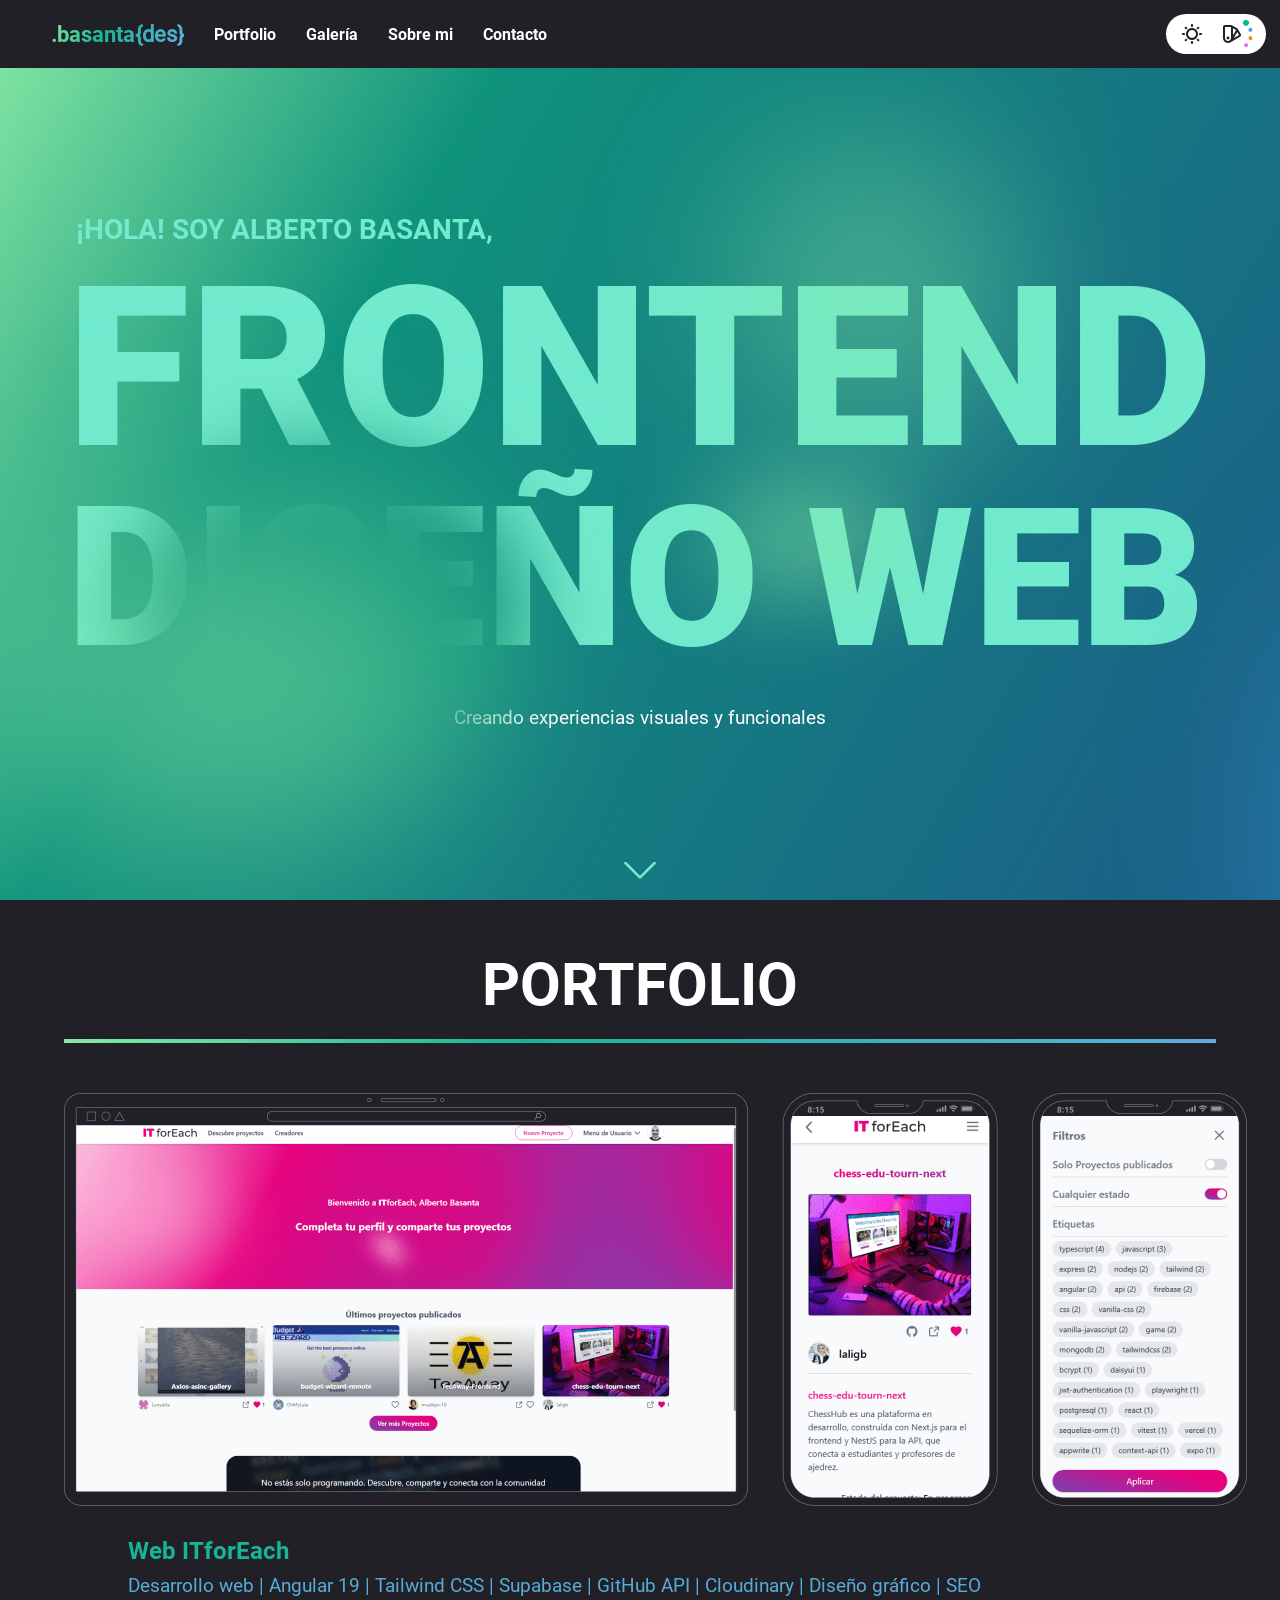
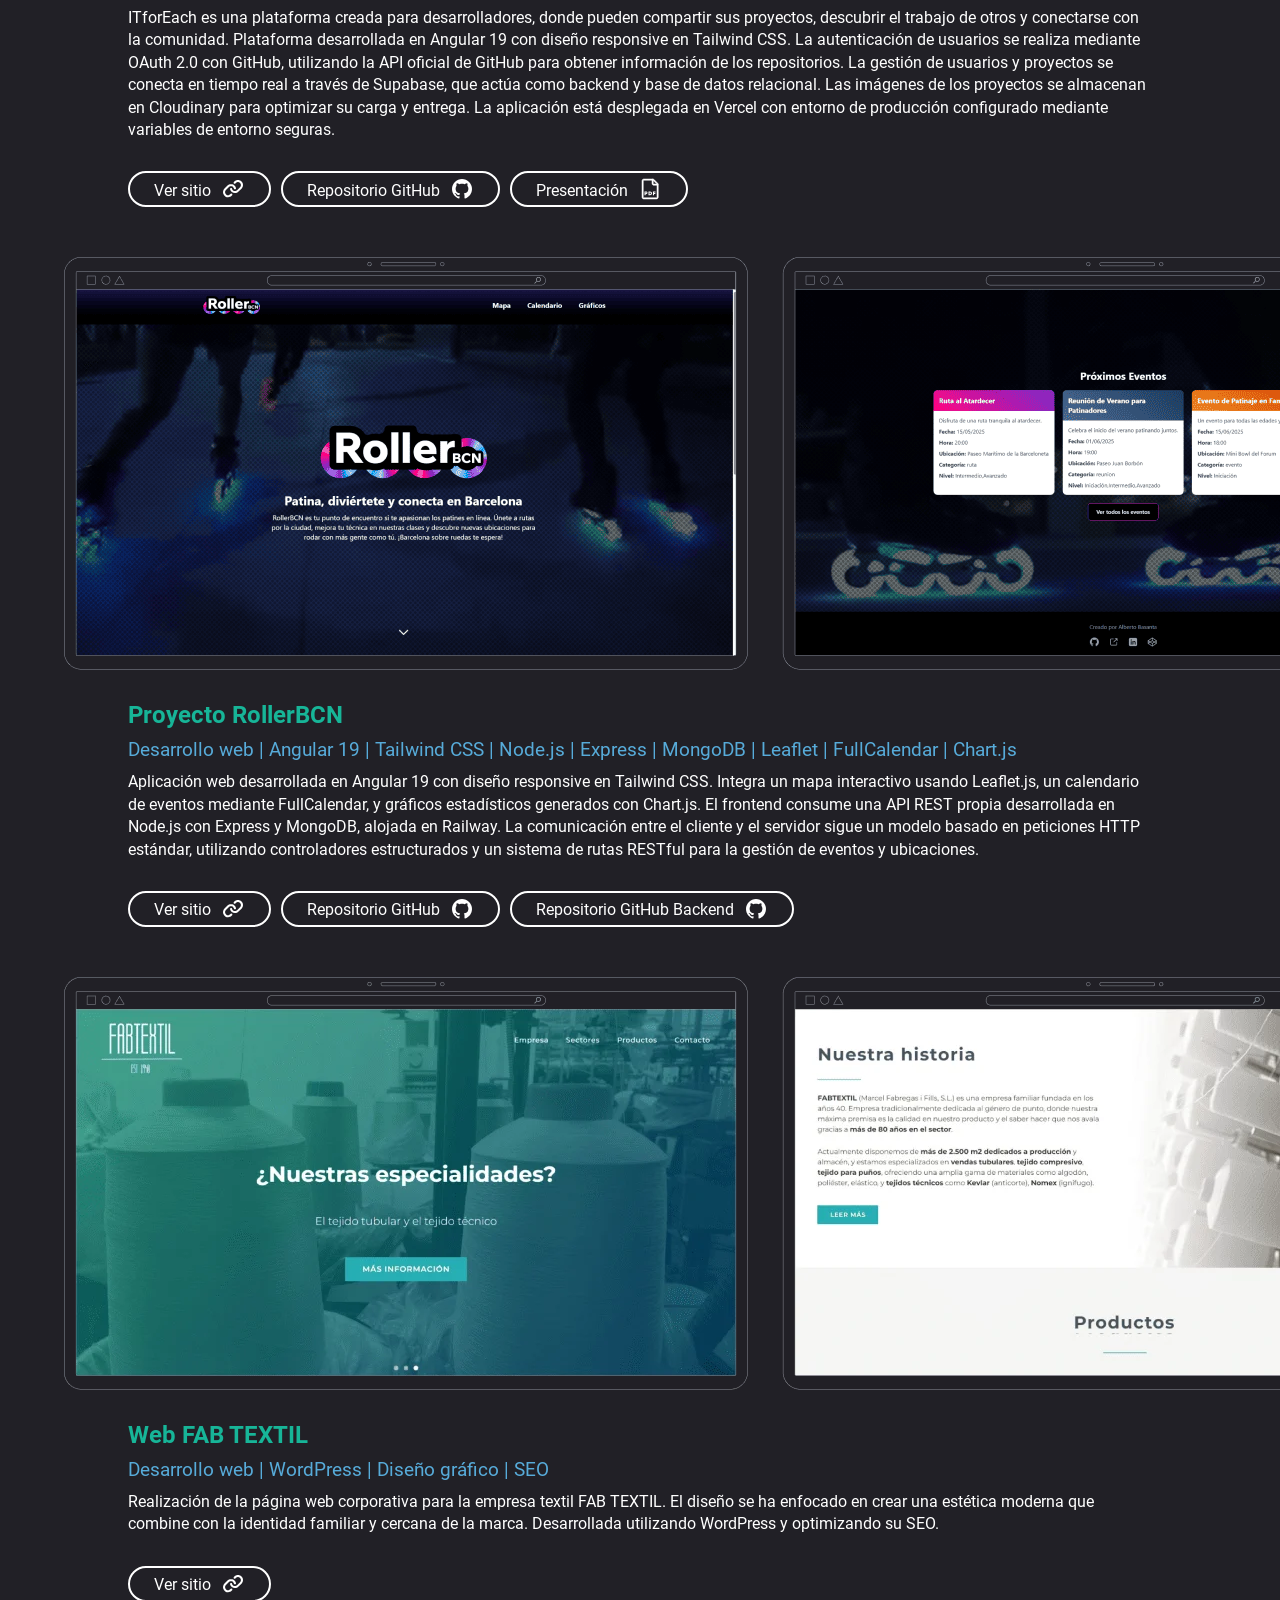
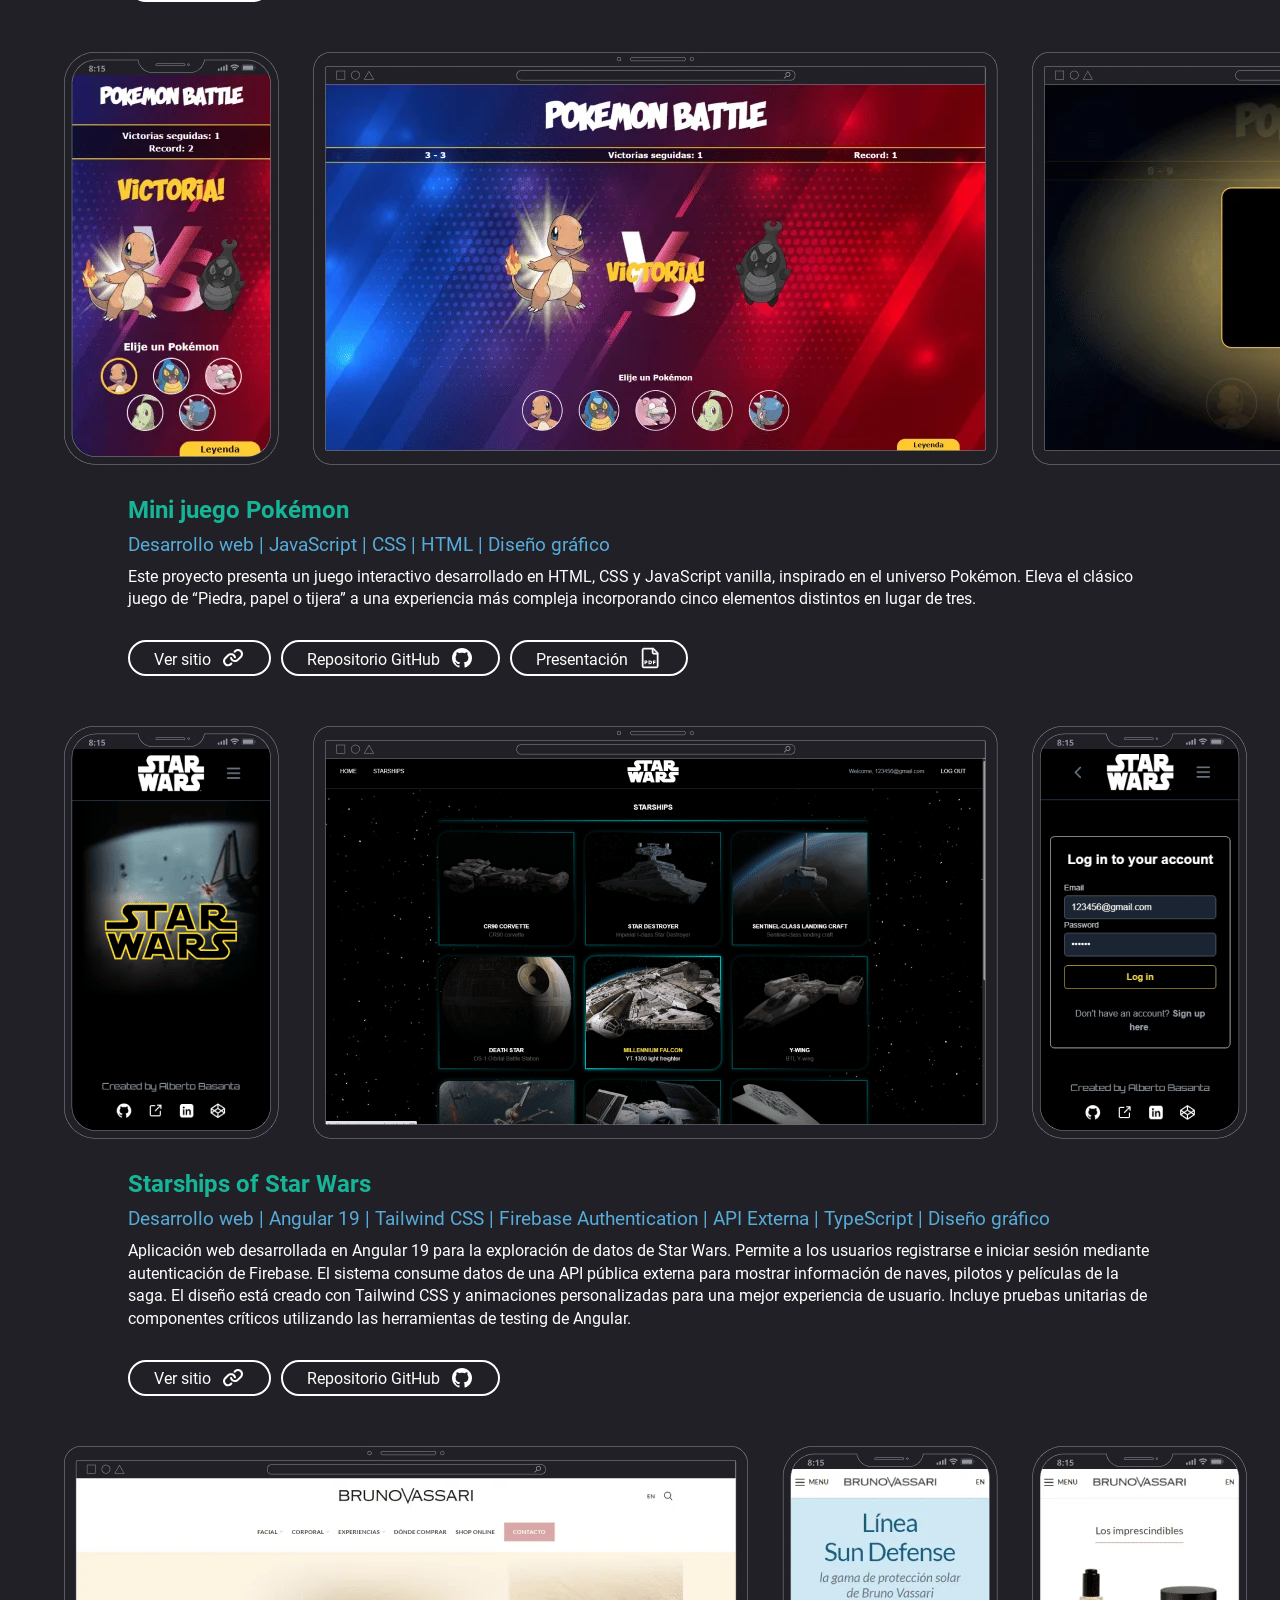
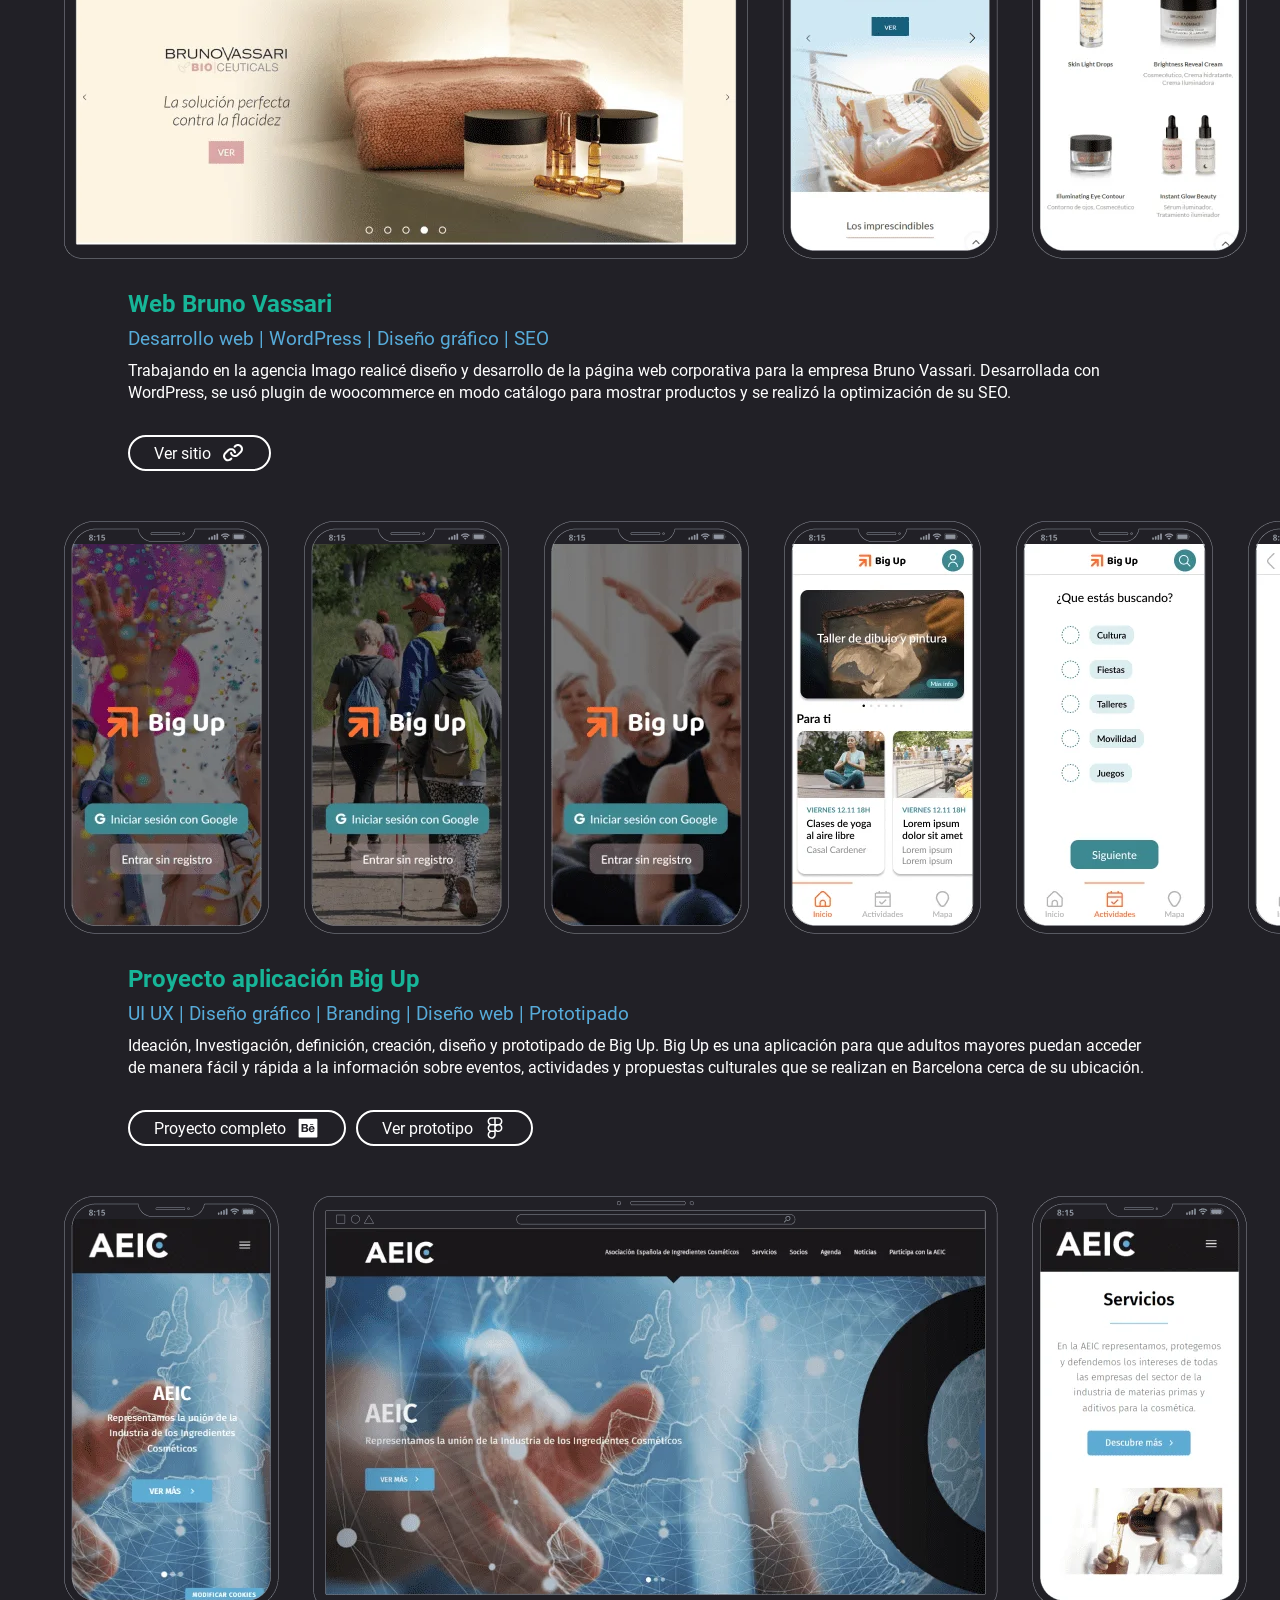
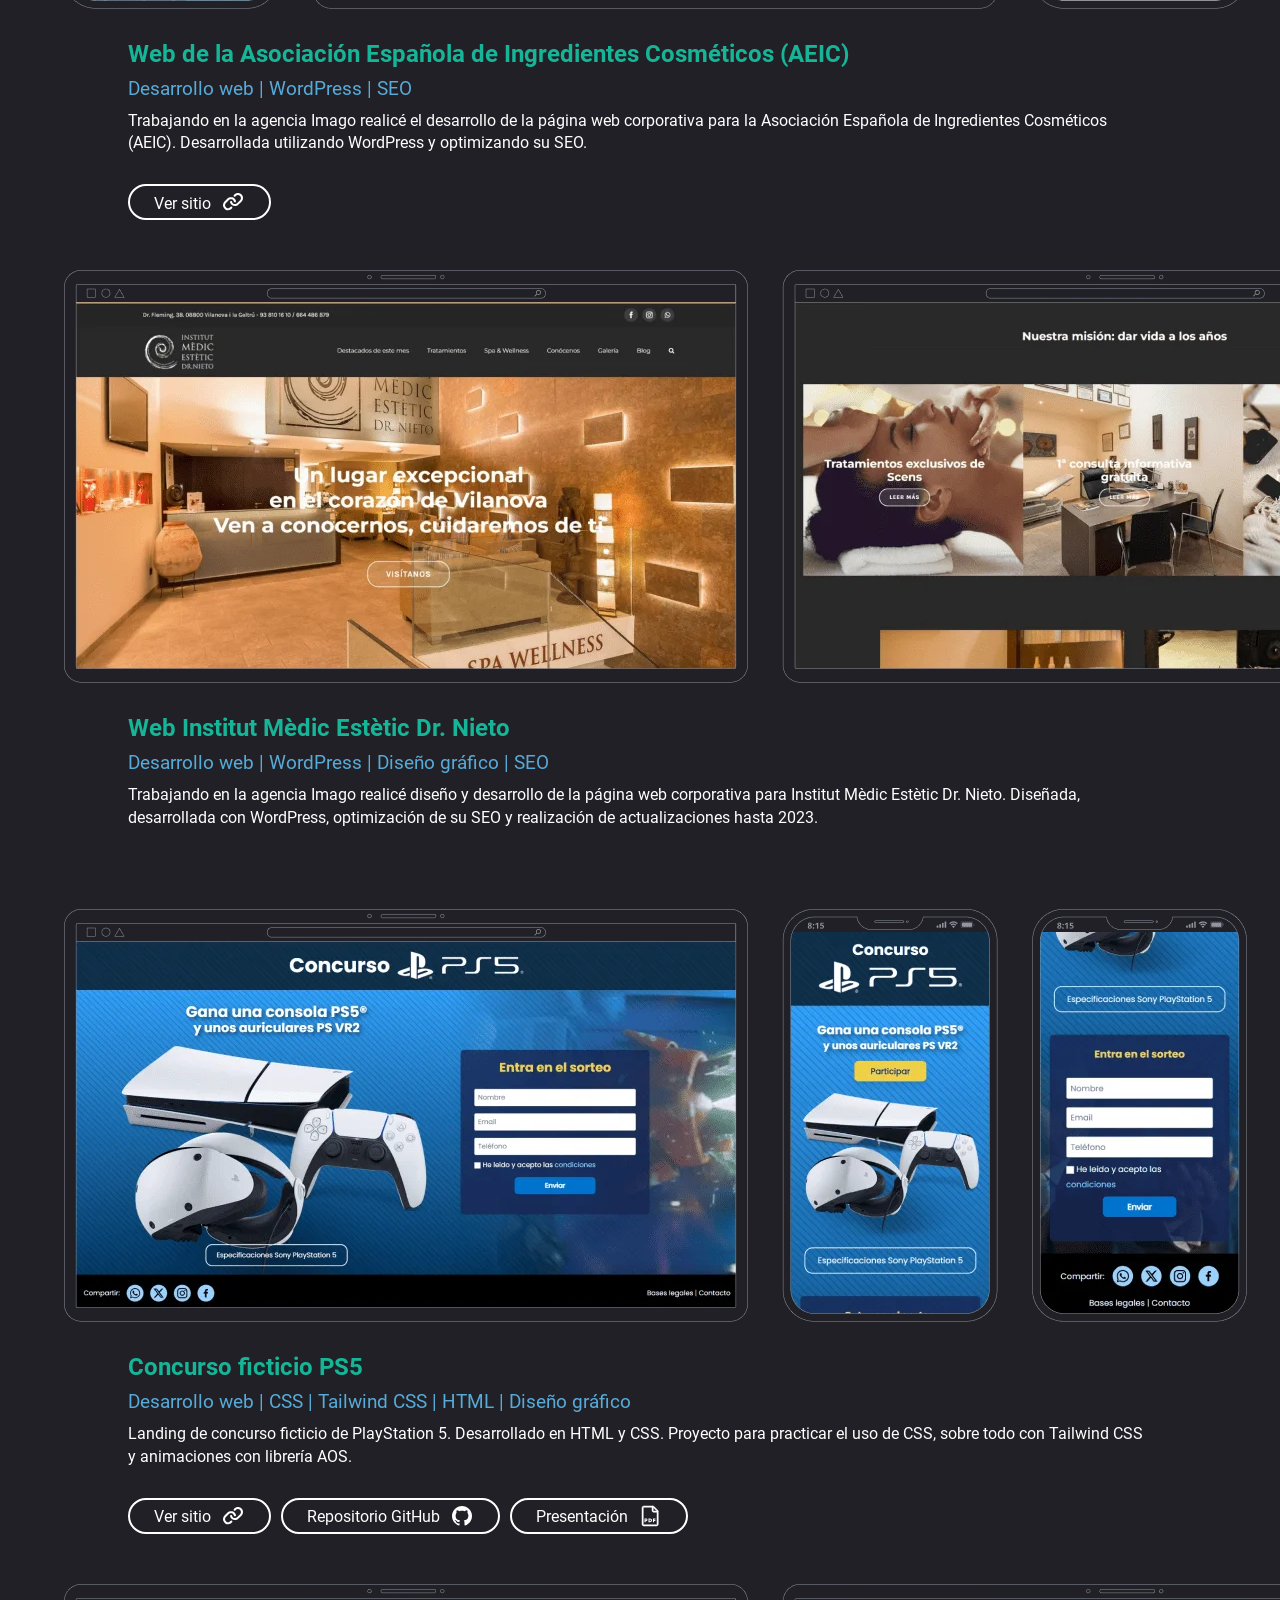
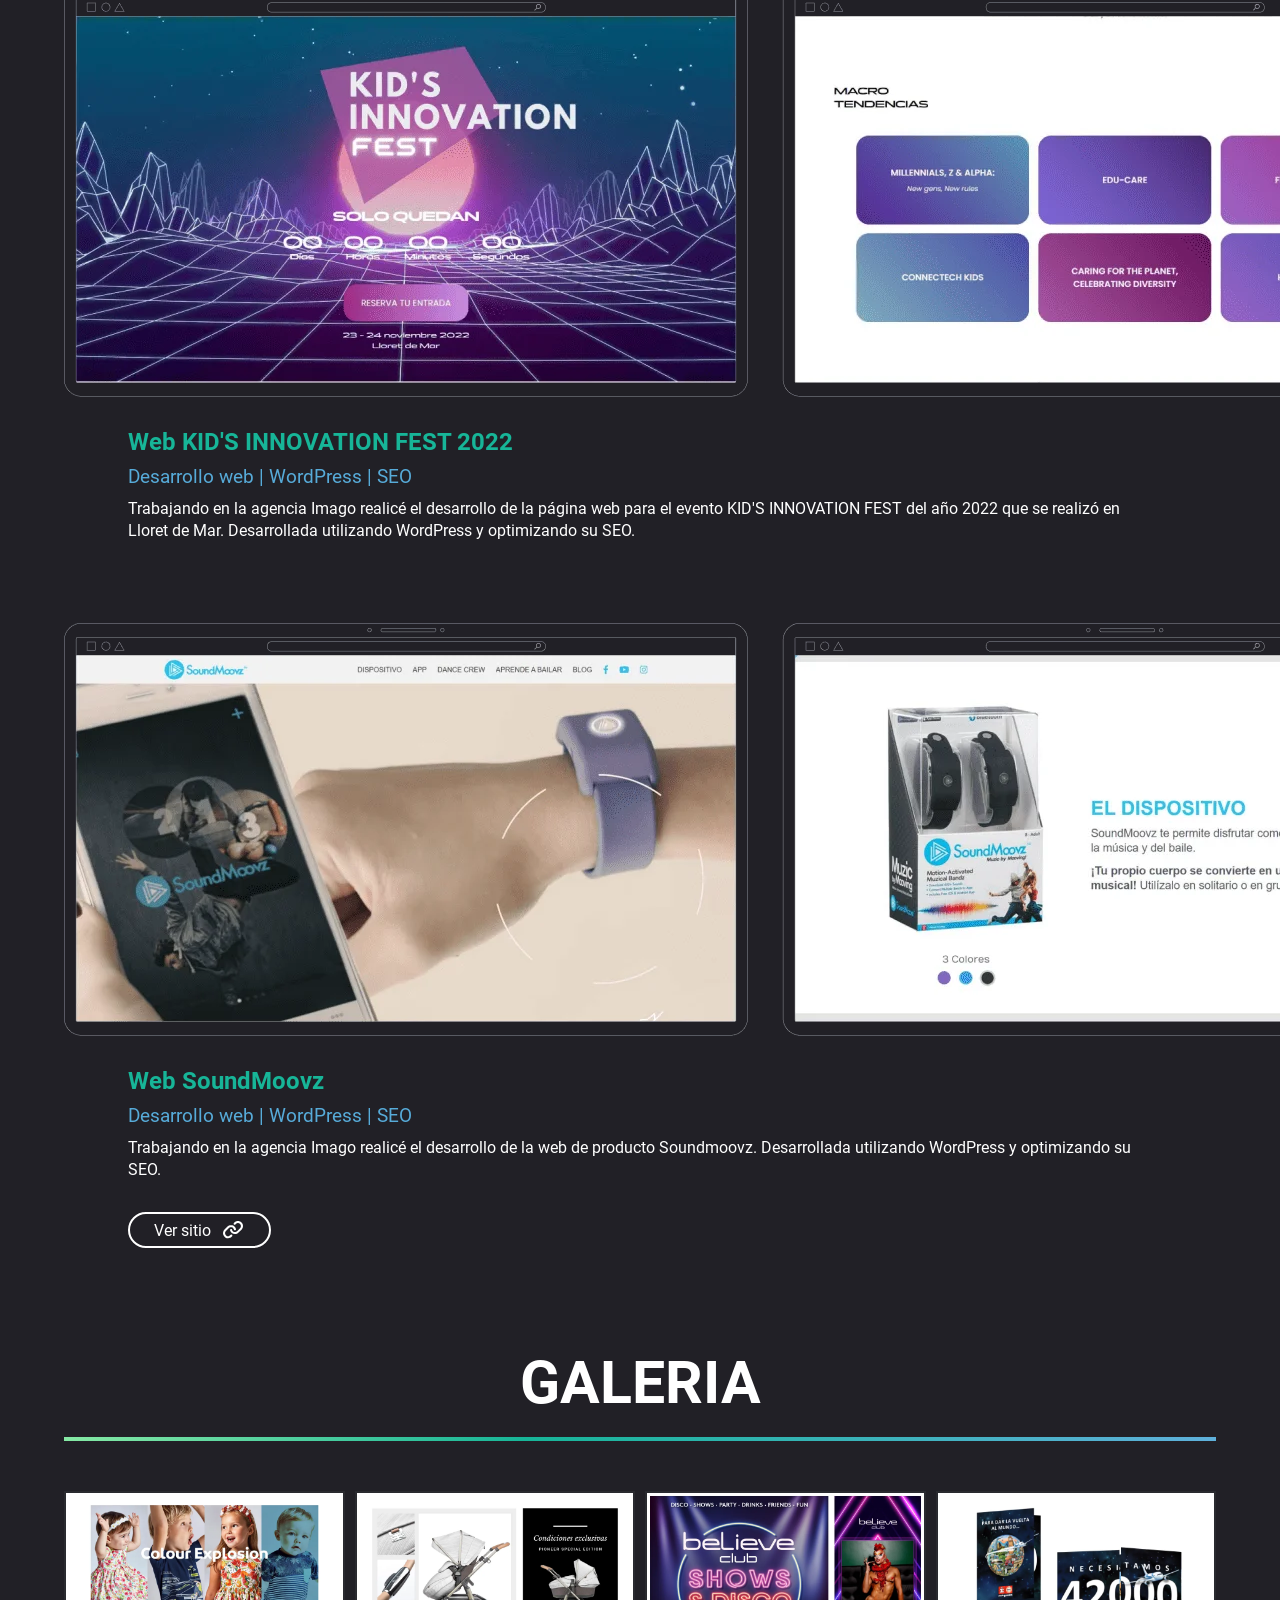
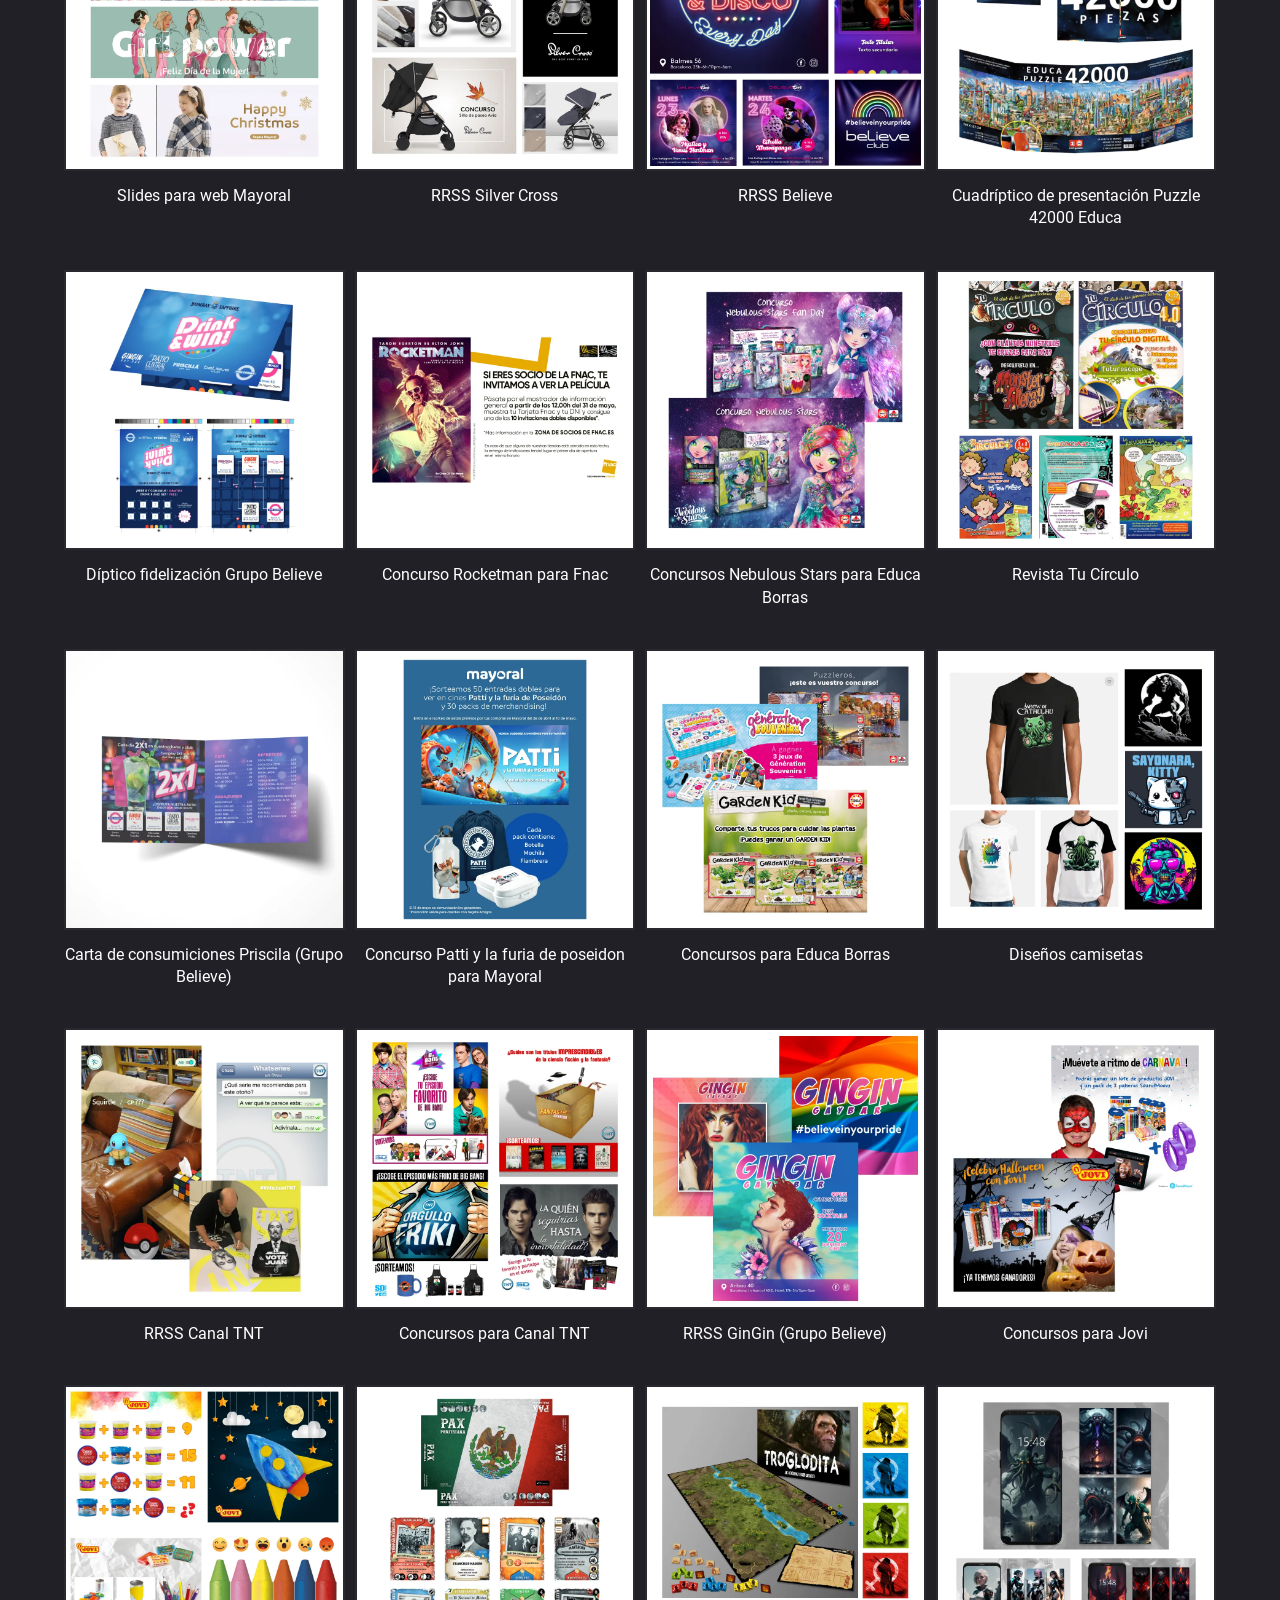
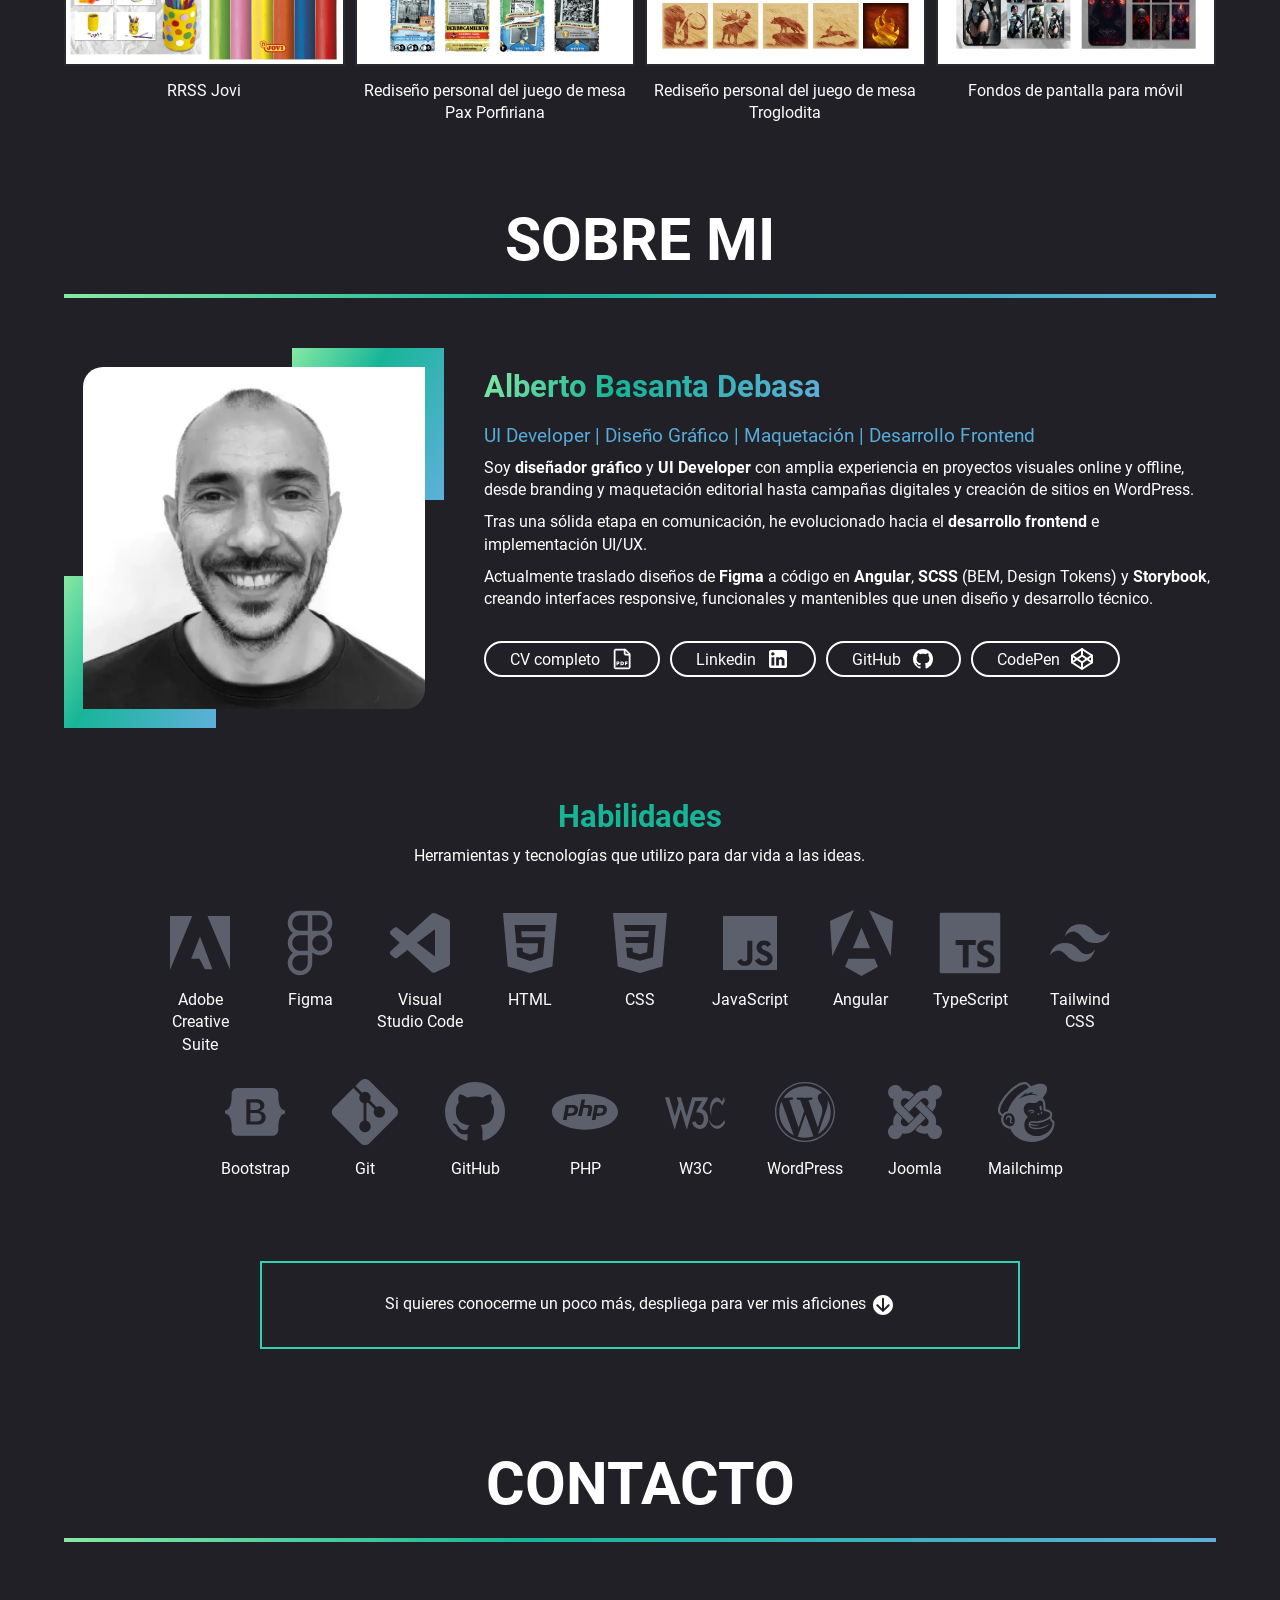
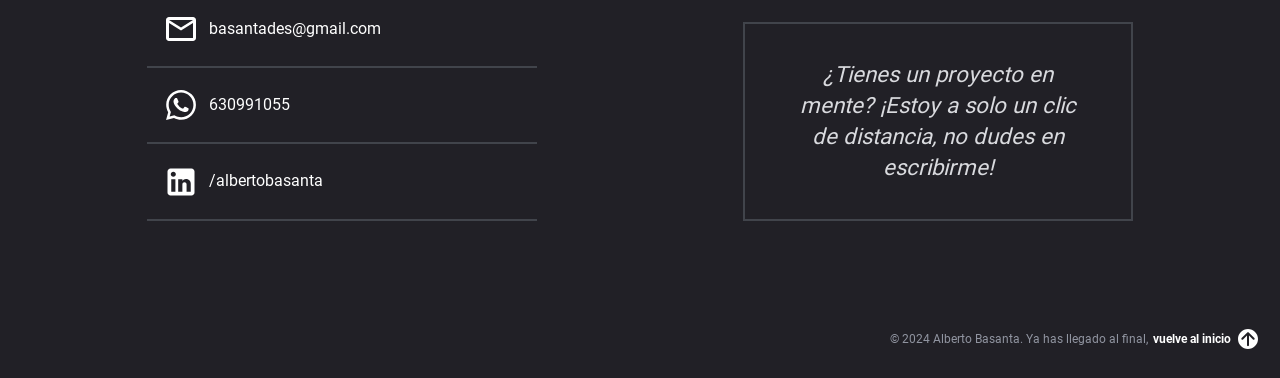
==== commit 5923554f: "actualizacion texto sobre mi" ====
--- a/index.html
+++ b/index.html
@@ -4,7 +4,7 @@
     <meta charset="UTF-8">
     <meta http-equiv="X-UA-Compatible" content="IE=edge">
     <meta name="description" content="Portfolio web de Alberto Basanta, frontend developer, diseñador web, maquetación y diseñador gráfico en Barcelona. Desarrollo web, Angular, CSS, HTML, JavaScript, WordPress, UI/UX, SEO.">
-    <meta name="author" content="Alberto Basanta">
+    <meta name="author" content="Alberto Basanta Debasa">
     <meta name="viewport" content="width=device-width, initial-scale=1.0">
     <meta property="og:type" content="website">
     <meta property="og:url" content="https://basantades.vercel.app/">
@@ -371,10 +371,10 @@
             </div>
             <div class="aparicionTextoPortfolio">
                 <h3 class="textoDegradado ">Alberto Basanta Debasa</h3>
-                <h5 class="destacado">Desarrollo Frontend | Diseño Gráfico | WordPress | UI/UX | SEO | Maquetación</h5>
-                <p><strong>Desarrollador frontend</strong> con experiencia práctica en el desarrollo de aplicaciones web utilizando <strong>Angular</strong>, <strong>JavaScript</strong>, <strong>TypeScript</strong>, <strong>HTML</strong> y <strong>CSS moderno</strong>. Apasionado por crear interfaces <strong>interactivas</strong>, <strong>responsive</strong> y optimizadas para una excelente <strong>experiencia de usuario</strong>, con especial atención a la <strong>accesibilidad</strong> y el rendimiento.</p>
-                <p>He participado en proyectos reales trabajando bajo <strong>metodologías ágiles</strong> como <strong>Scrum</strong> y <strong>Kanban</strong>, colaborando con equipos multidisciplinares y gestionando tareas con <strong>Taiga</strong>. Domino el uso de <strong>Git</strong> y <strong>GitHub</strong> para control de versiones, incluyendo ramas, rebases, resolución de conflictos y creación de <strong>Pull Requests</strong> claros y efectivos. Además, tengo experiencia con <strong>Figma</strong> para traducir diseños UI a código fiel y funcional.</p>
-                <p>Provengo del mundo del <strong>diseño gráfico</strong>, con una sólida trayectoria en agencias de marketing y comunicación. He desarrollado campañas creativas tanto para medios digitales como impresos, incluyendo <strong>contenidos para redes sociales</strong>, <strong>material editorial</strong> y <strong>email marketing</strong>. También he trabajado con <strong>WordPress</strong> para la creación y mantenimiento de sitios web orientados a objetivos de <strong>SEO</strong> y <strong>usabilidad</strong>.</p>
+                <h5 class="destacado">UI Developer | Diseño Gráfico | Maquetación | Desarrollo Frontend</h5>
+                <p>Soy <strong>diseñador gráfico</strong> y <strong>UI Developer</strong> con amplia experiencia en proyectos visuales online y offline, desde branding y maquetación editorial hasta campañas digitales y creación de sitios en WordPress. </p>
+                <p>Tras una sólida etapa en comunicación, he evolucionado hacia el <strong>desarrollo frontend</strong> e implementación UI/UX. </p>
+                <p>Actualmente traslado diseños de <strong>Figma</strong> a código en <strong>Angular</strong>, <strong>SCSS</strong> (BEM, Design Tokens) y <strong>Storybook</strong>, creando interfaces responsive, funcionales y mantenibles que unen diseño y desarrollo técnico.</p>
                 <div class="botones">
                     <a target="_blank" href="https://drive.google.com/file/d/19h_76yJXkYsbDNo9laZYt0wX1qgJQ57j/view?usp=sharing" class="boton img-aparicion"><p>CV completo</p><div class="iconoPdf iconosportfolio"></div></a>
                     <a target="_blank" href="https://www.linkedin.com/in/albertobasanta/" class="boton img-aparicion"><p>Linkedin</p><div class="iconoLinkedin iconosportfolio"></div></a>
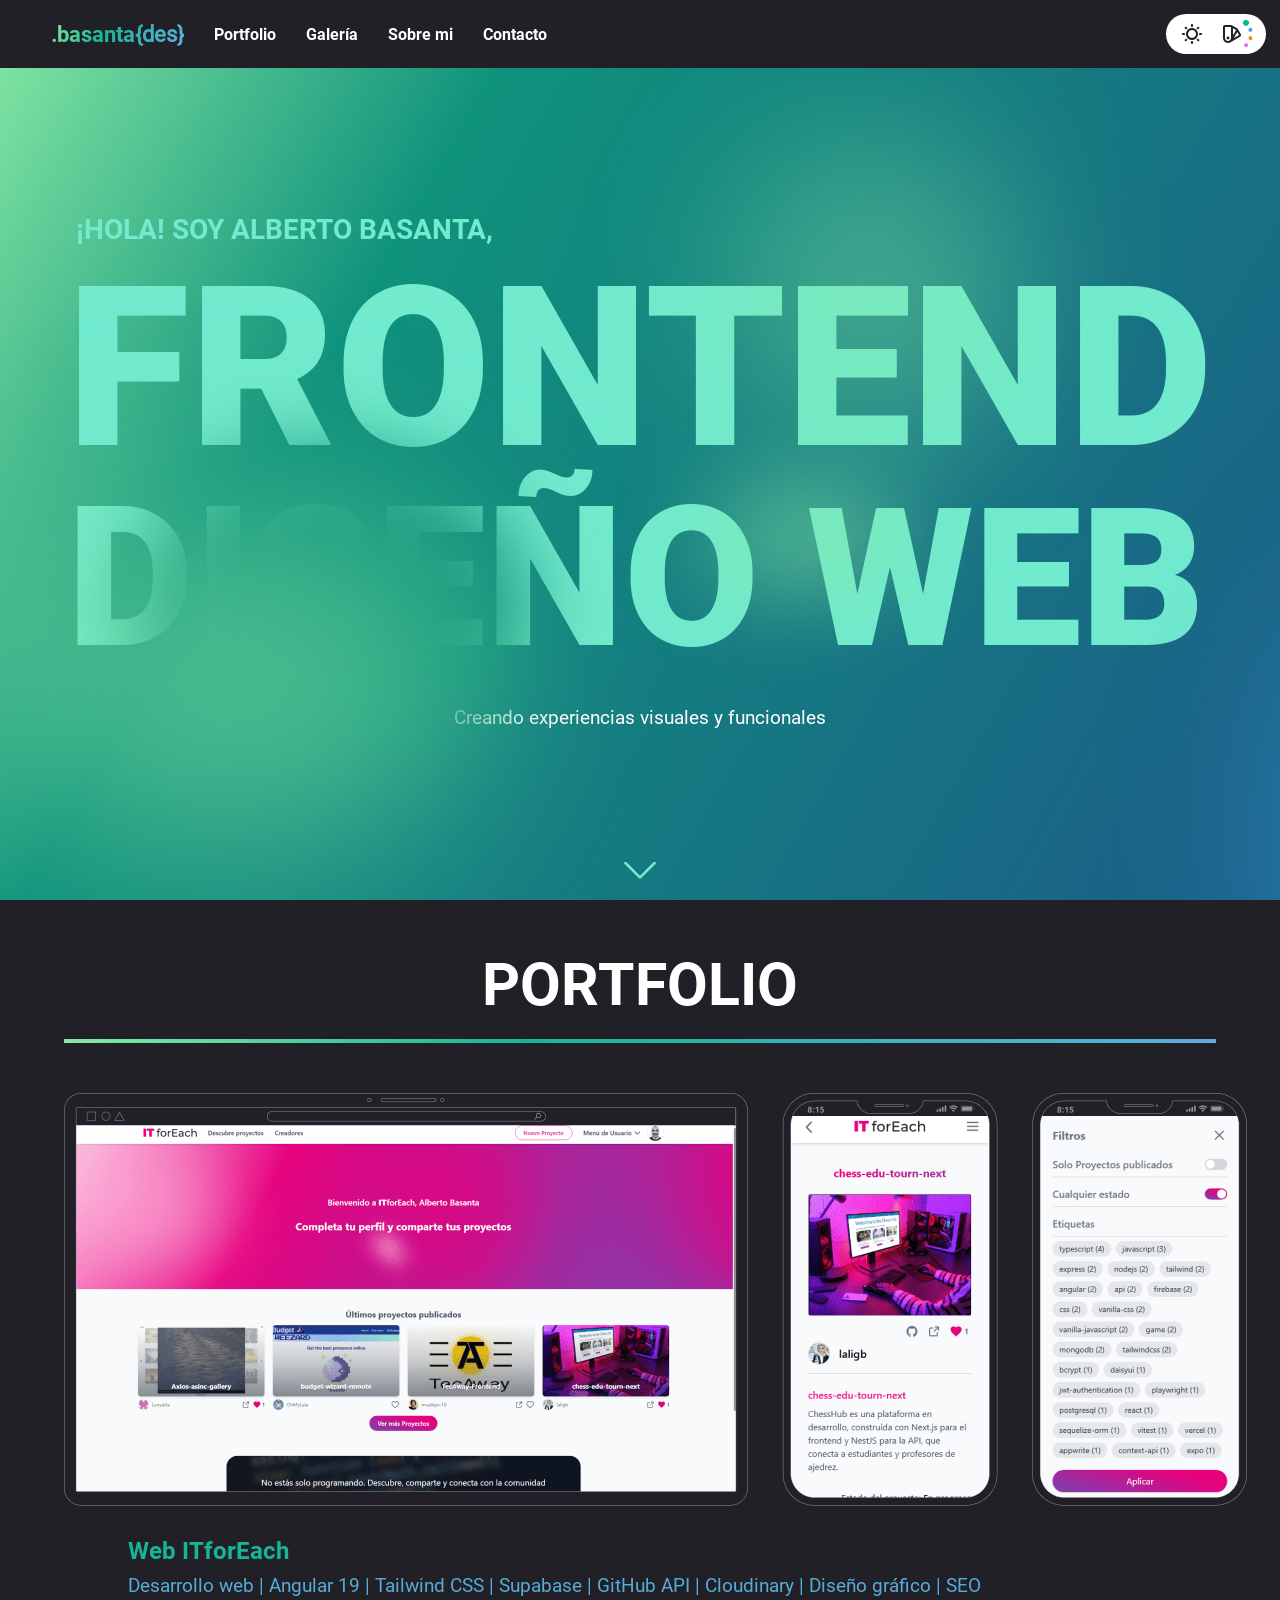
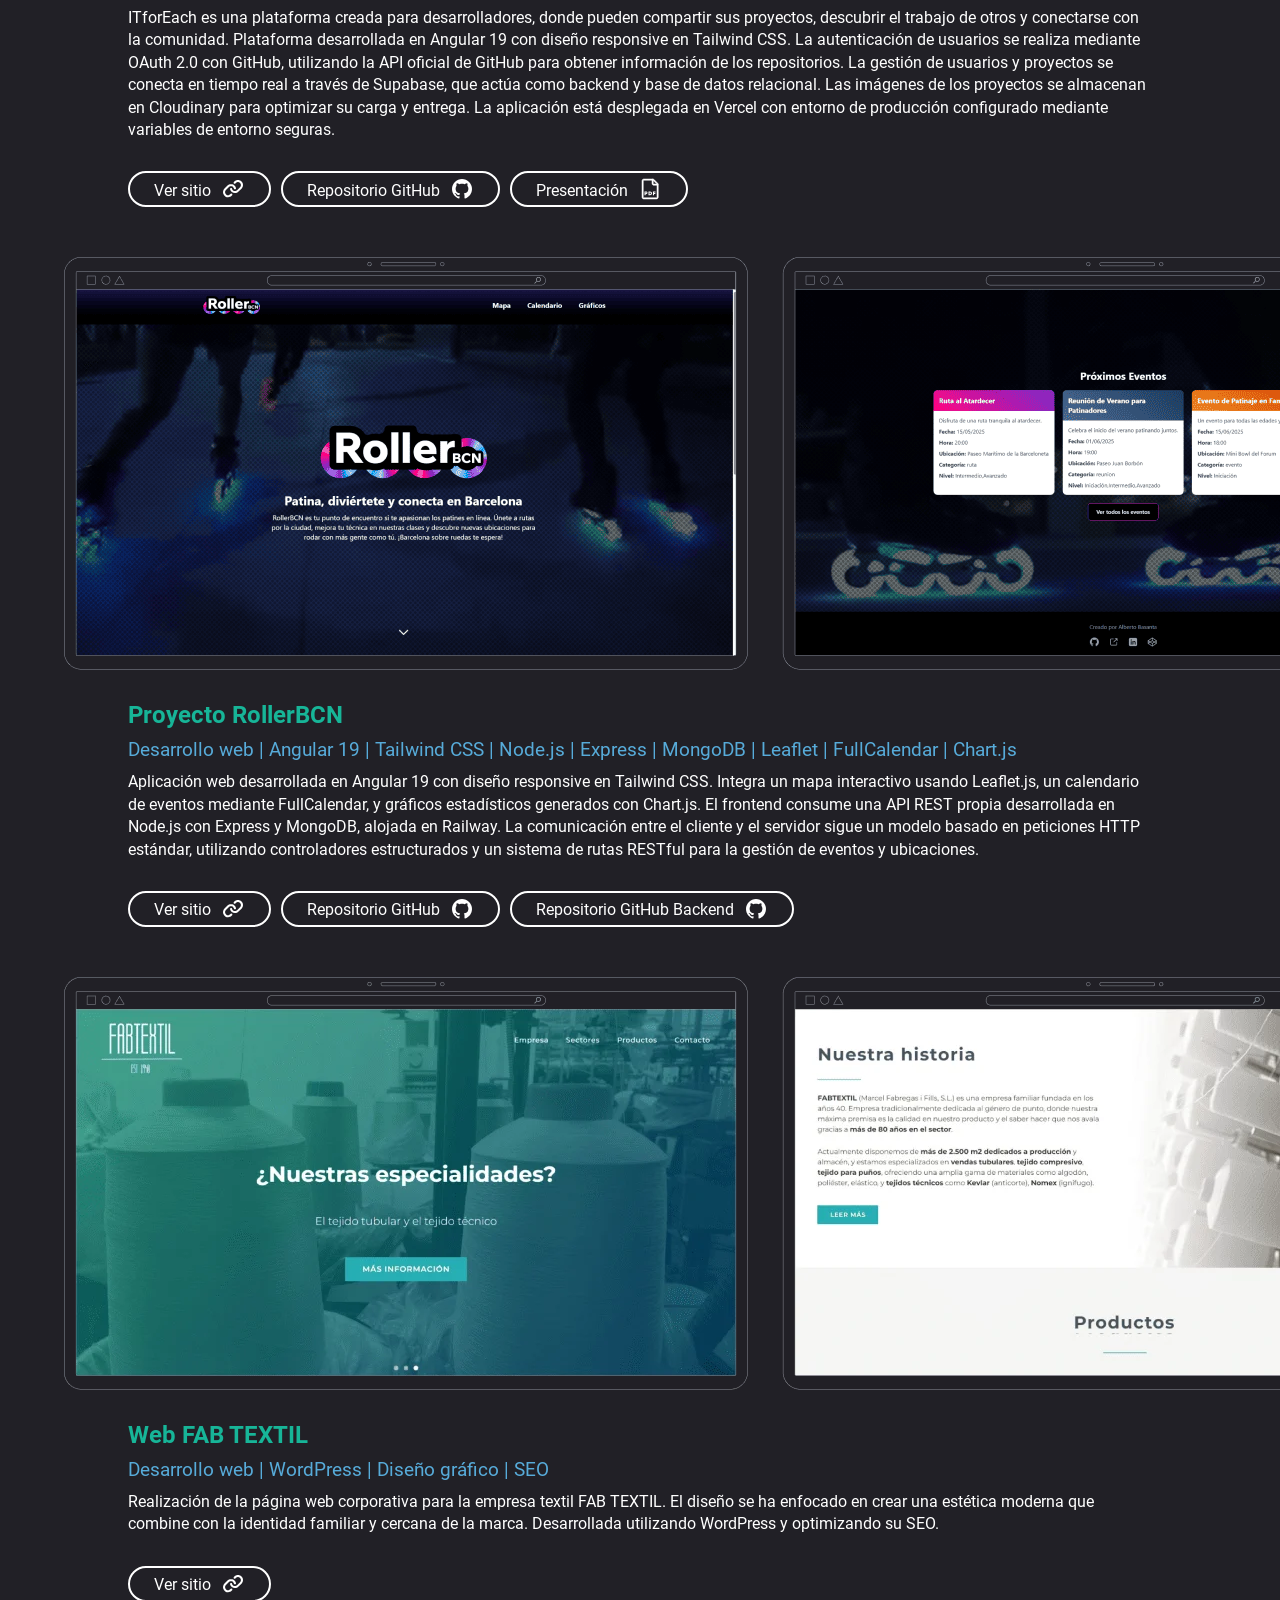
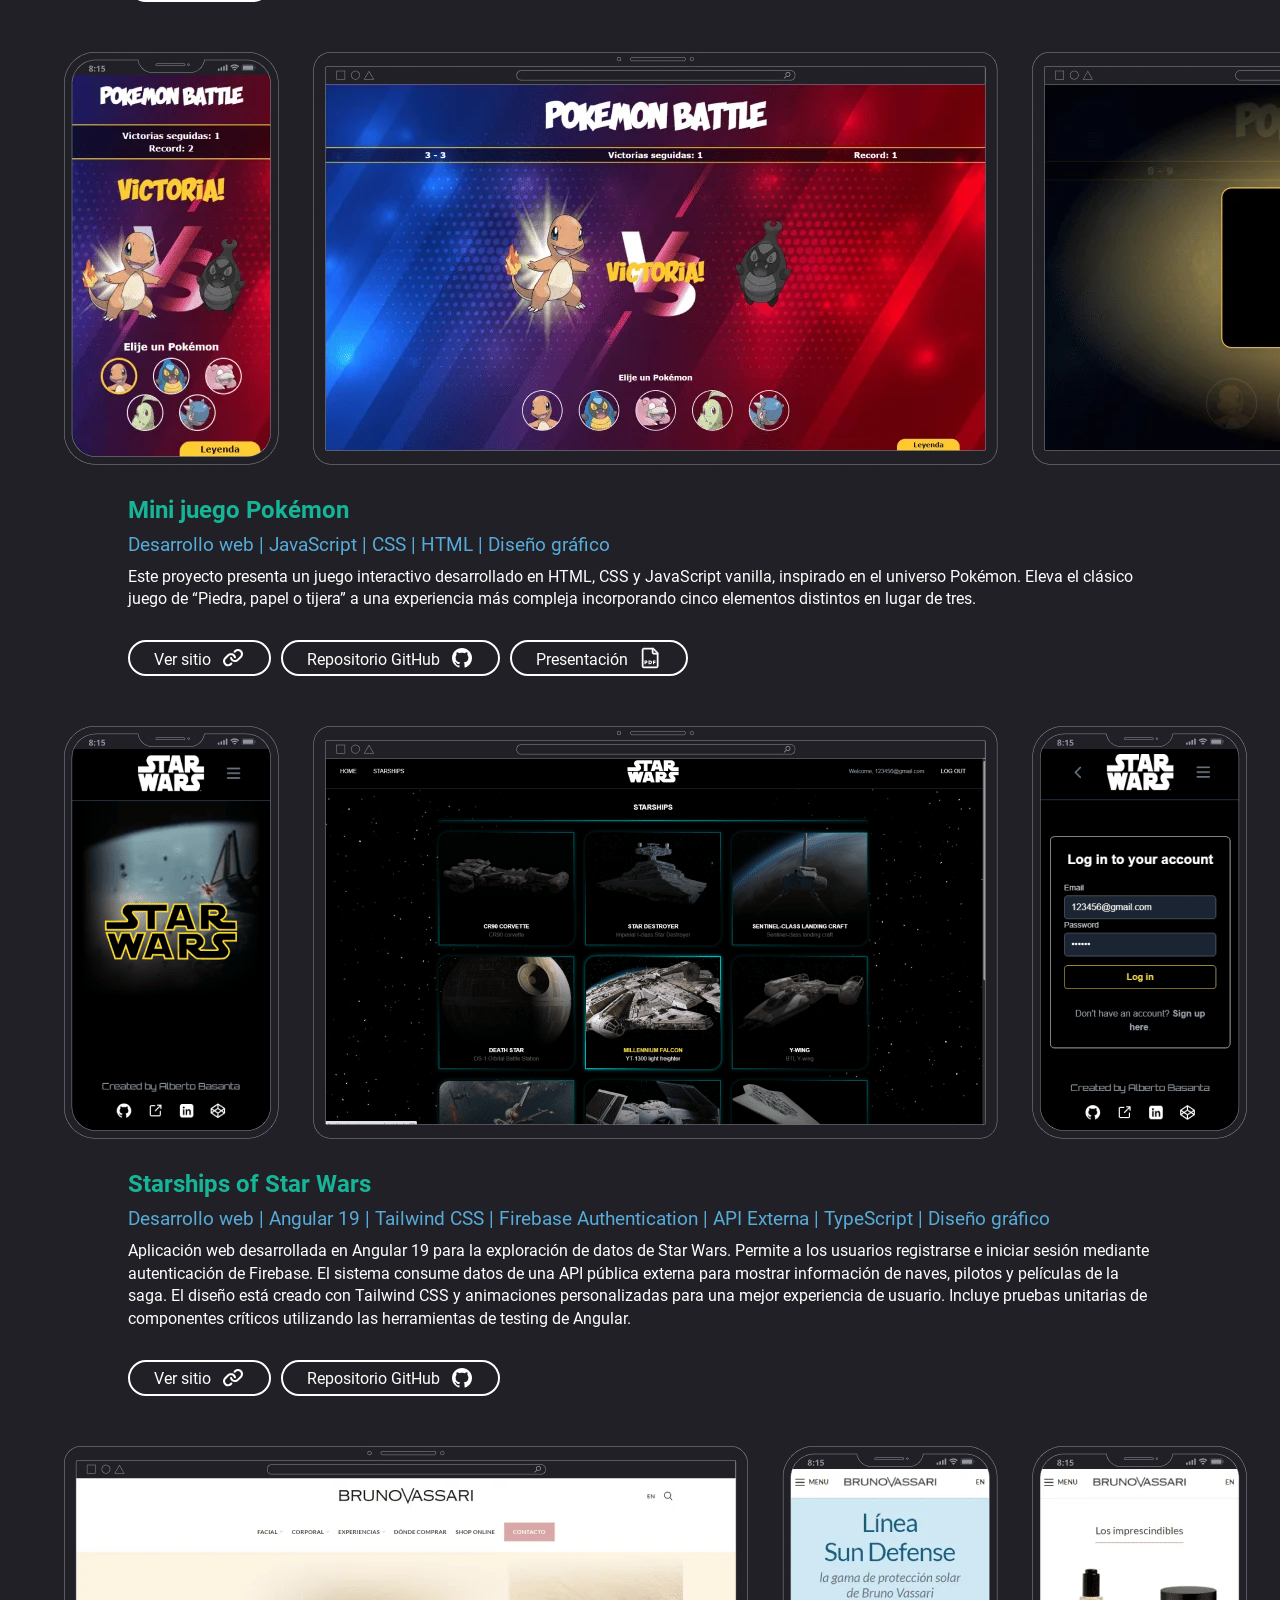
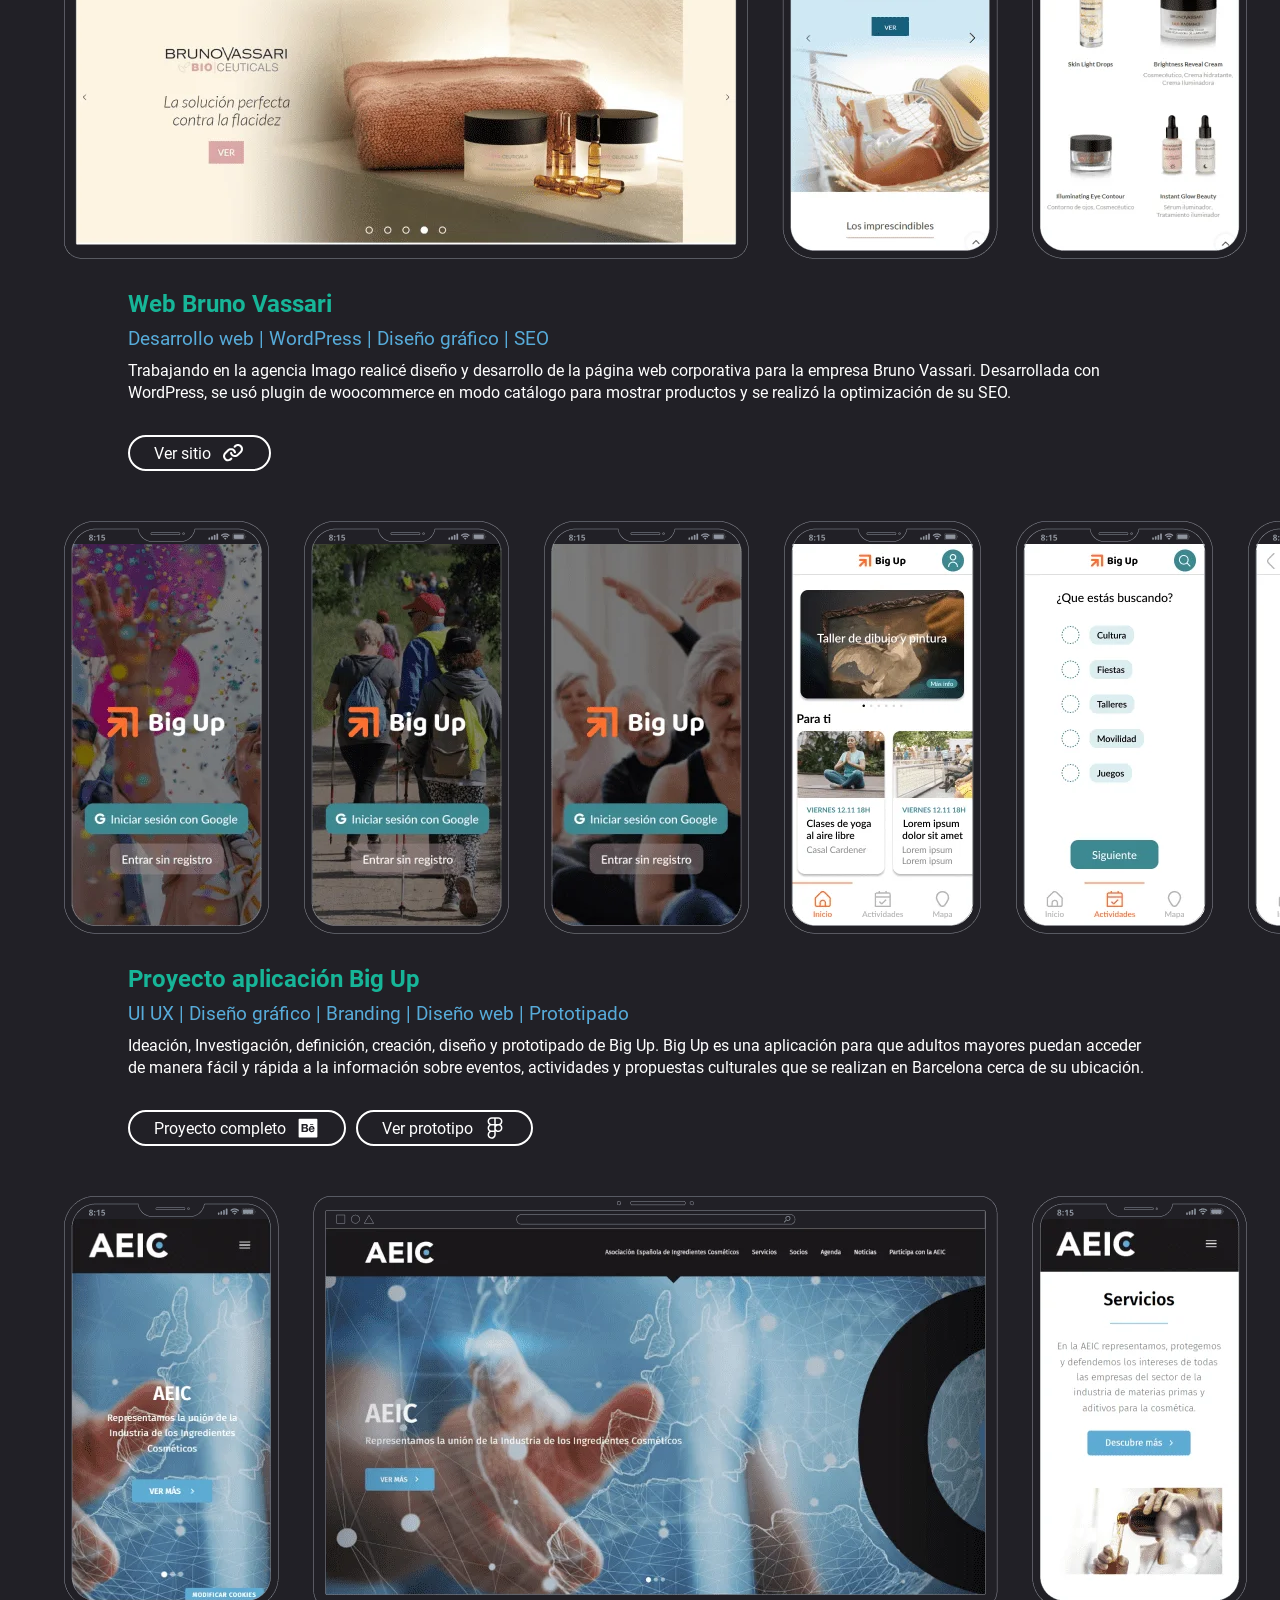
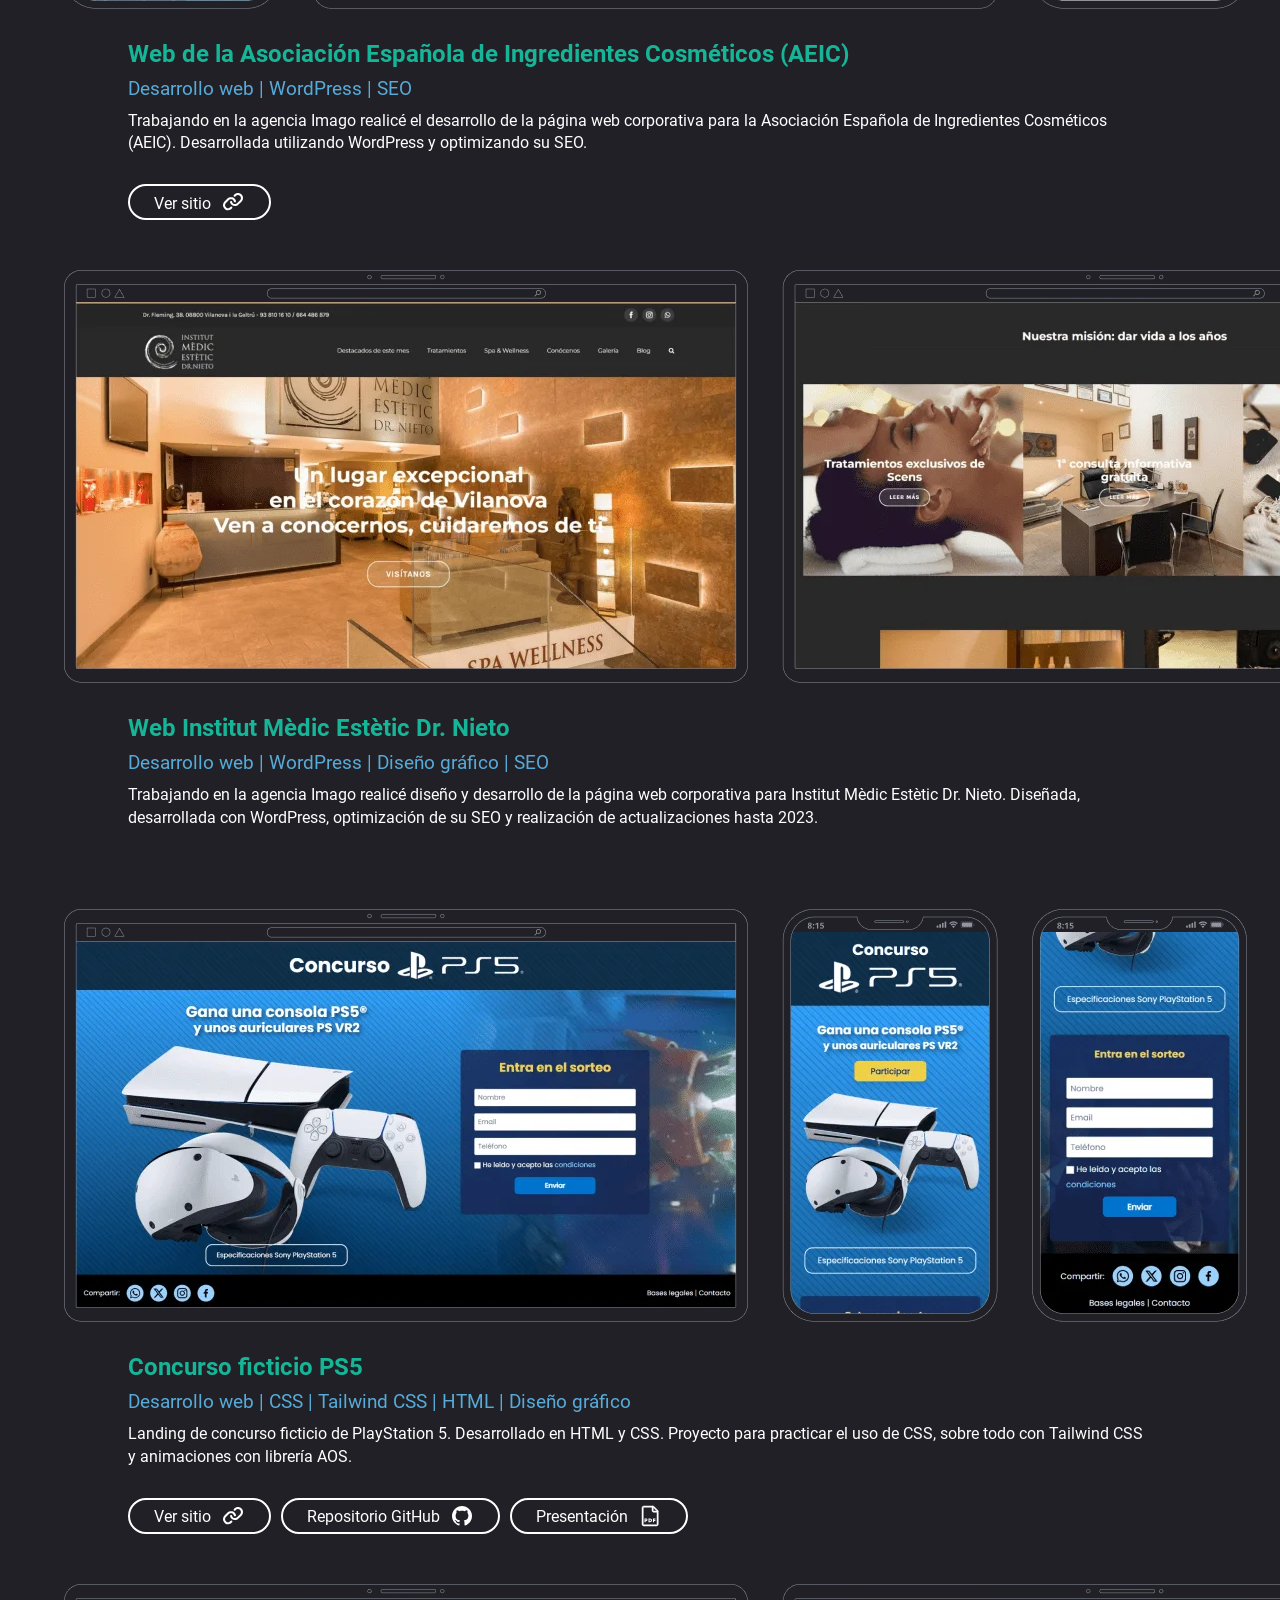
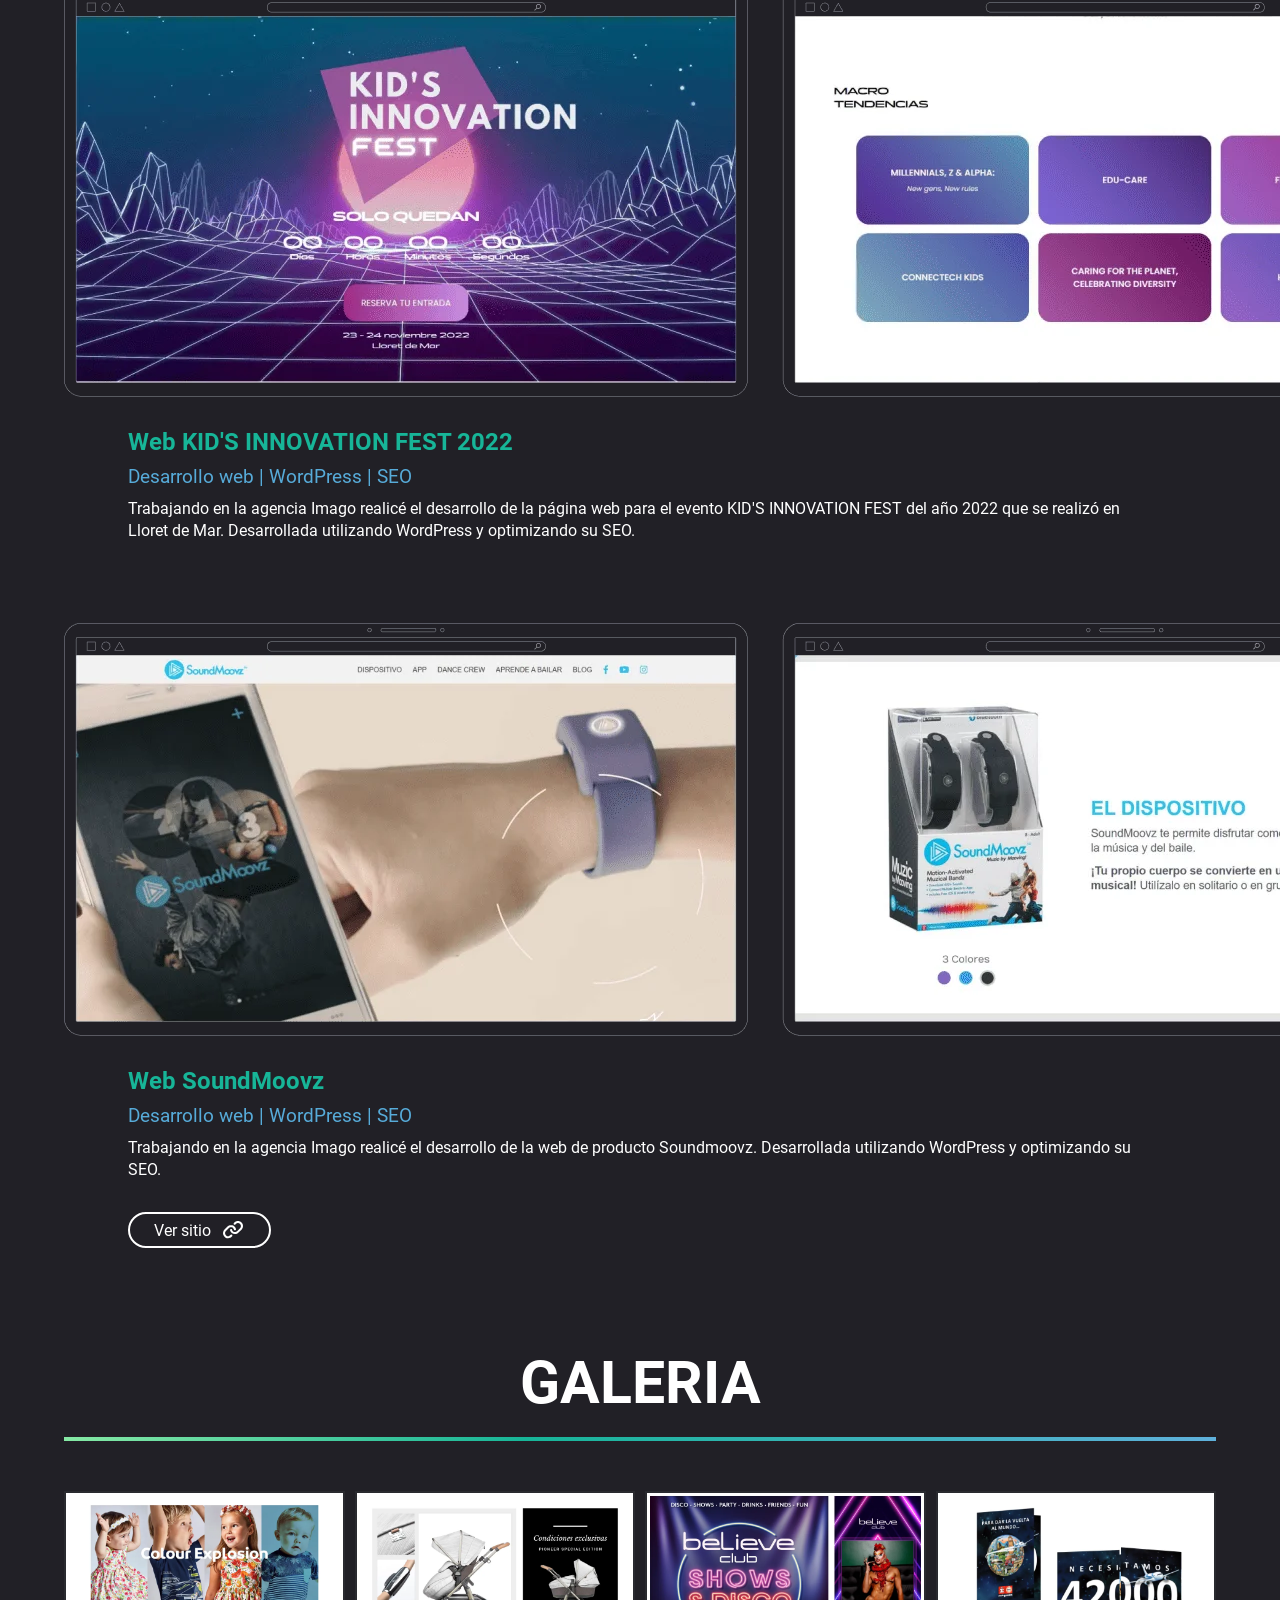
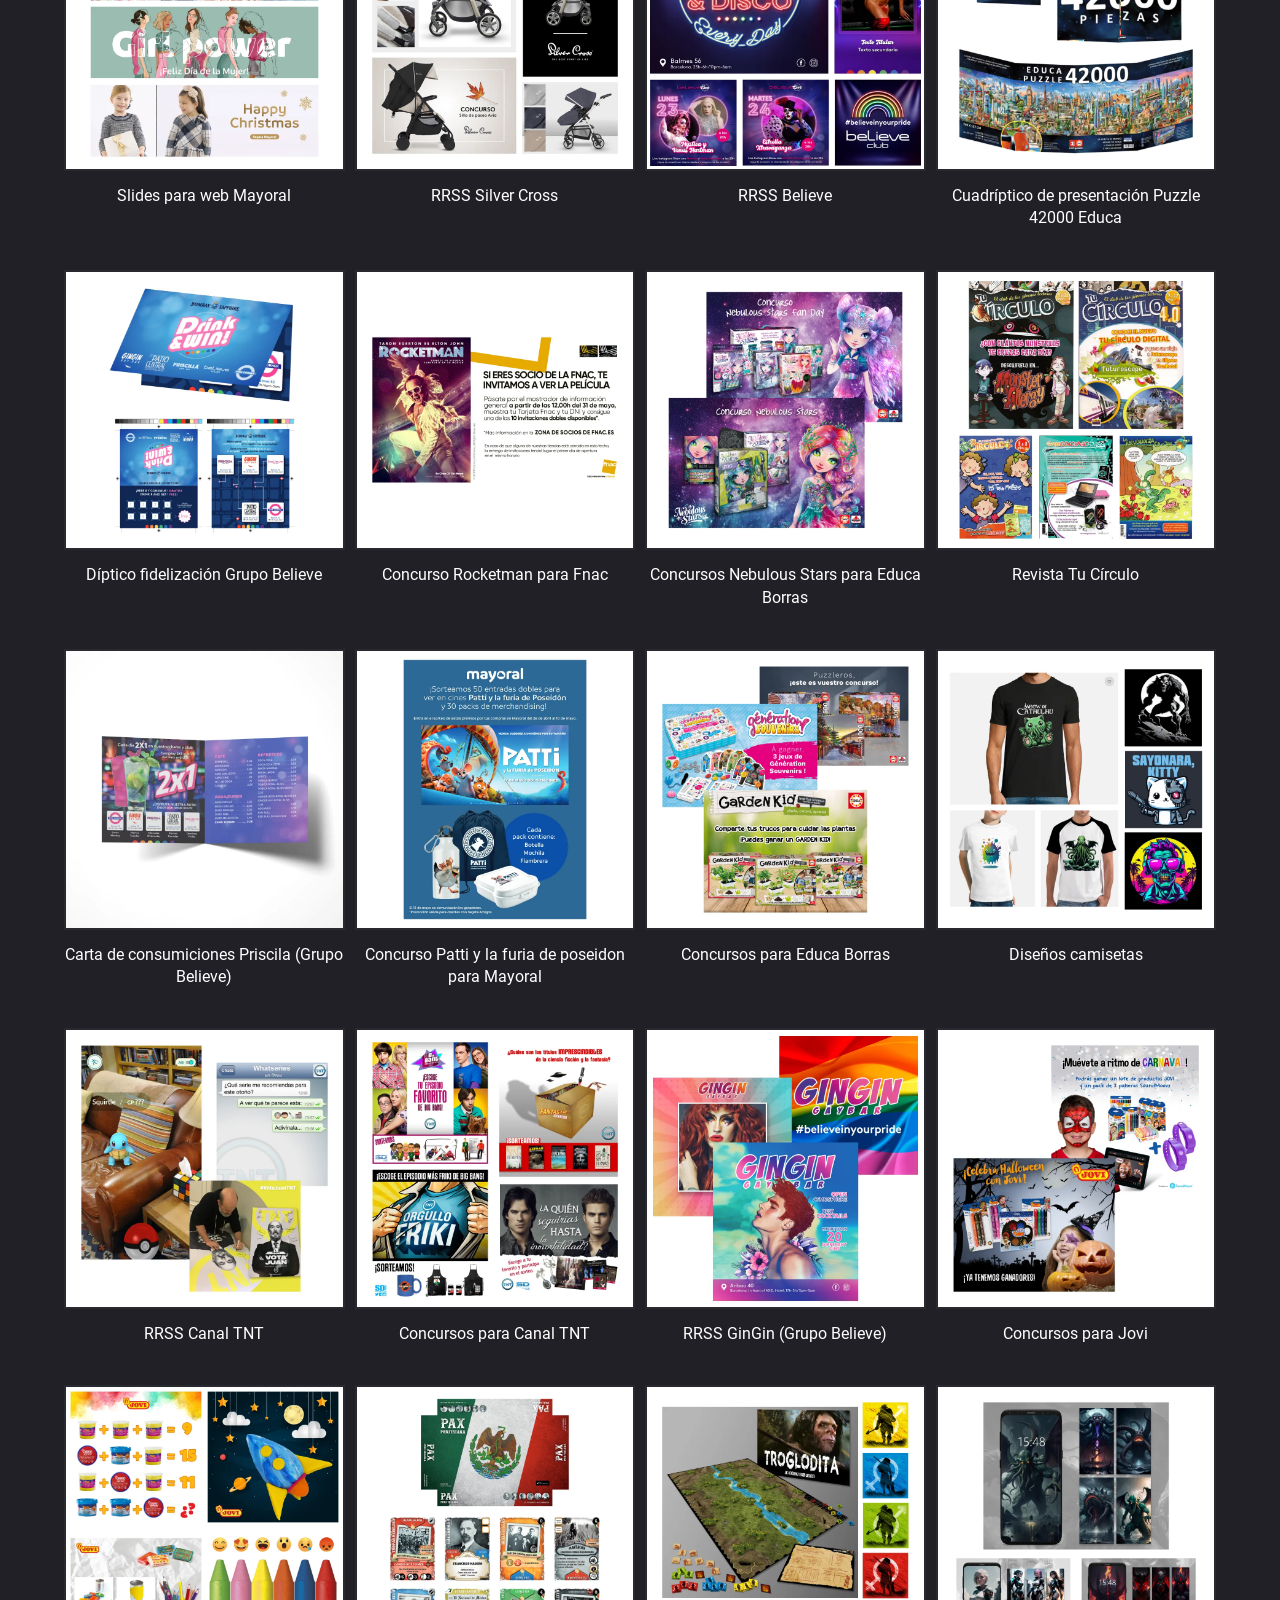
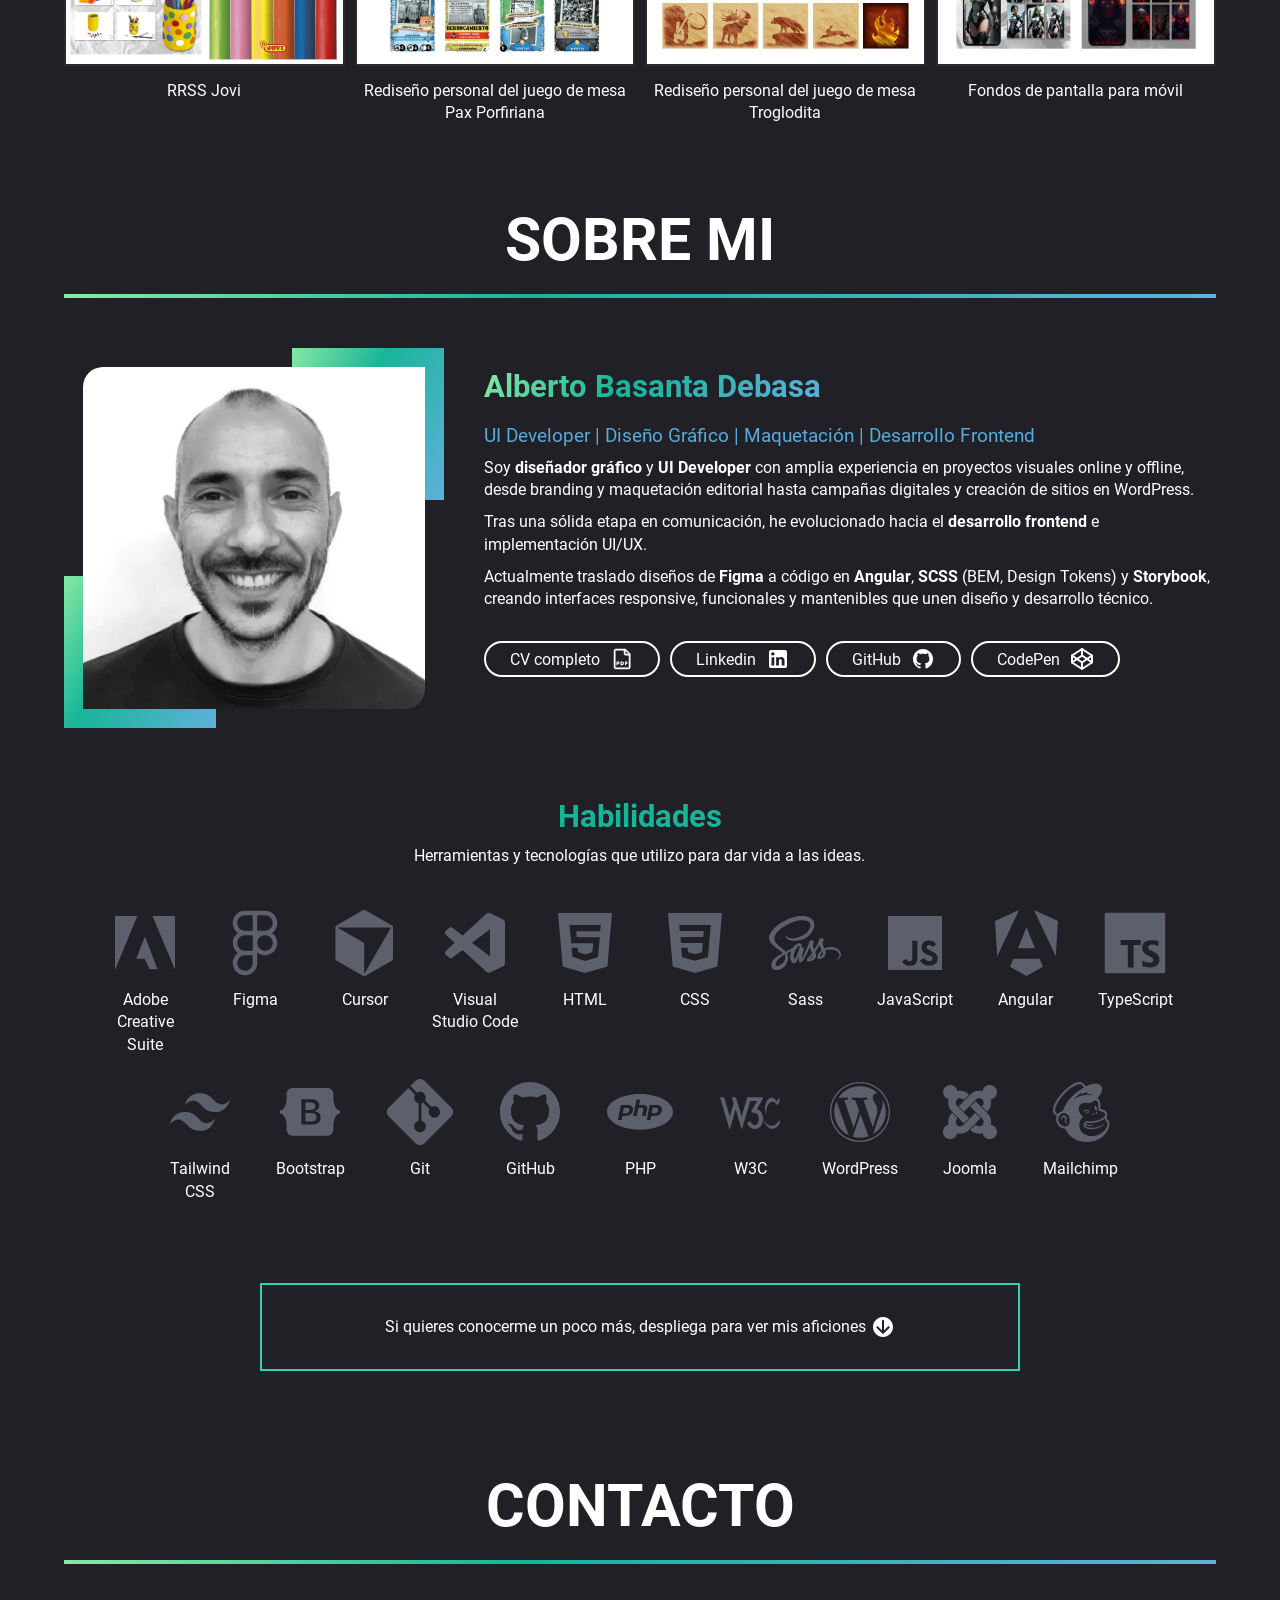
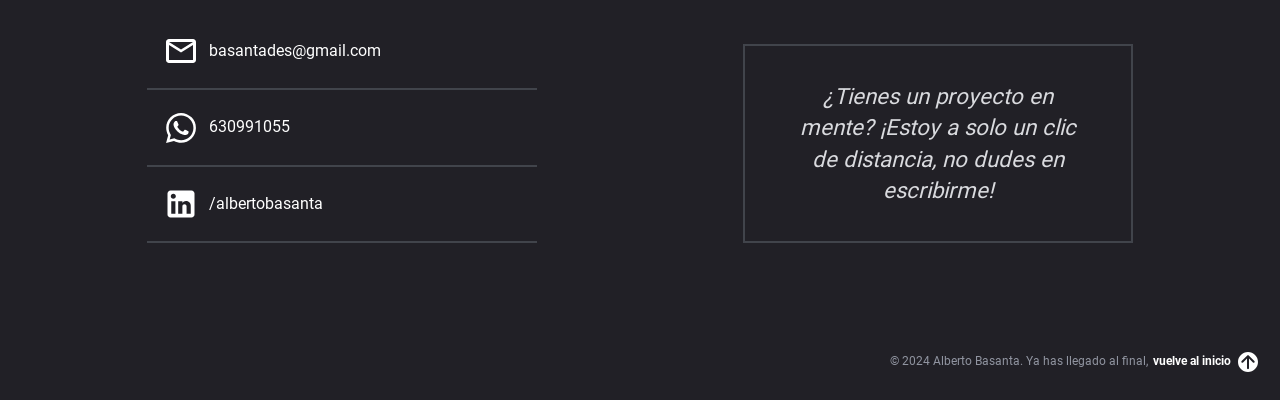
==== commit 1790191e: "add cursor and sass" ====
--- a/index.html
+++ b/index.html
@@ -396,6 +396,10 @@
             <p>Figma</p>
         </div>
         <div class="card aparicionCards">
+            <div class="ampliacion3"><div class="iconoCursor iconoshabilidades"></div></div>
+            <p>Cursor</p>
+        </div>
+        <div class="card aparicionCards">
             <div class="ampliacion3"><div class="iconoStudioCode iconoshabilidades"></div></div>
             <p>Visual Studio Code</p>
         </div>
@@ -406,6 +410,10 @@
         <div class="card aparicionCards">
             <div class="ampliacion3"><div class="iconoCss iconoshabilidades"></div></div>
             <p>CSS</p>
+        </div>
+        <div class="card aparicionCards">
+            <div class="ampliacion3"><div class="iconoSass iconoshabilidades"></div></div>
+            <p>Sass</p>
         </div>
         <div class="card aparicionCards">
             <div class="ampliacion3"><div class="iconoJs iconoshabilidades"></div></div>
--- a/css/style.css
+++ b/css/style.css
@@ -658,7 +658,7 @@
   gap: 10px;
   color: var(--text-color);
   margin: 0 auto;
-  max-width: 1000px;
+  max-width: 1100px;
 }
 @media (max-width: 768px) {
   .listahabilidades {
@@ -1032,6 +1032,10 @@
   -webkit-mask: url(../images/iconos/studio-code.svg) no-repeat 50% 50%;
   mask: url(../images/iconos/studio-code.svg) no-repeat 50% 50%;
 }
+.iconoCursor {
+  -webkit-mask: url(../images/iconos/cursor.svg) no-repeat 50% 50%;
+  mask: url(../images/iconos/cursor.svg) no-repeat 50% 50%;
+}
 .iconoHtml {
   -webkit-mask: url(../images/iconos/html.svg) no-repeat 50% 50%;
   mask: url(../images/iconos/html.svg) no-repeat 50% 50%;
@@ -1039,6 +1043,10 @@
 .iconoCss {
   -webkit-mask: url(../images/iconos/css.svg) no-repeat 50% 50%;
   mask: url(../images/iconos/css.svg) no-repeat 50% 50%;
+}
+.iconoSass {
+  -webkit-mask: url(../images/iconos/sass.svg) no-repeat 50% 50%;
+  mask: url(../images/iconos/sass.svg) no-repeat 50% 50%;
 }
 .iconoJs {
   -webkit-mask: url(../images/iconos/javascript.svg) no-repeat 50% 50%;
--- a/css/style.css
+++ b/css/style.css
@@ -658,7 +658,7 @@
   gap: 10px;
   color: var(--text-color);
   margin: 0 auto;
-  max-width: 1000px;
+  max-width: 1100px;
 }
 @media (max-width: 768px) {
   .listahabilidades {
@@ -1032,6 +1032,10 @@
   -webkit-mask: url(../images/iconos/studio-code.svg) no-repeat 50% 50%;
   mask: url(../images/iconos/studio-code.svg) no-repeat 50% 50%;
 }
+.iconoCursor {
+  -webkit-mask: url(../images/iconos/cursor.svg) no-repeat 50% 50%;
+  mask: url(../images/iconos/cursor.svg) no-repeat 50% 50%;
+}
 .iconoHtml {
   -webkit-mask: url(../images/iconos/html.svg) no-repeat 50% 50%;
   mask: url(../images/iconos/html.svg) no-repeat 50% 50%;
@@ -1039,6 +1043,10 @@
 .iconoCss {
   -webkit-mask: url(../images/iconos/css.svg) no-repeat 50% 50%;
   mask: url(../images/iconos/css.svg) no-repeat 50% 50%;
+}
+.iconoSass {
+  -webkit-mask: url(../images/iconos/sass.svg) no-repeat 50% 50%;
+  mask: url(../images/iconos/sass.svg) no-repeat 50% 50%;
 }
 .iconoJs {
   -webkit-mask: url(../images/iconos/javascript.svg) no-repeat 50% 50%;
